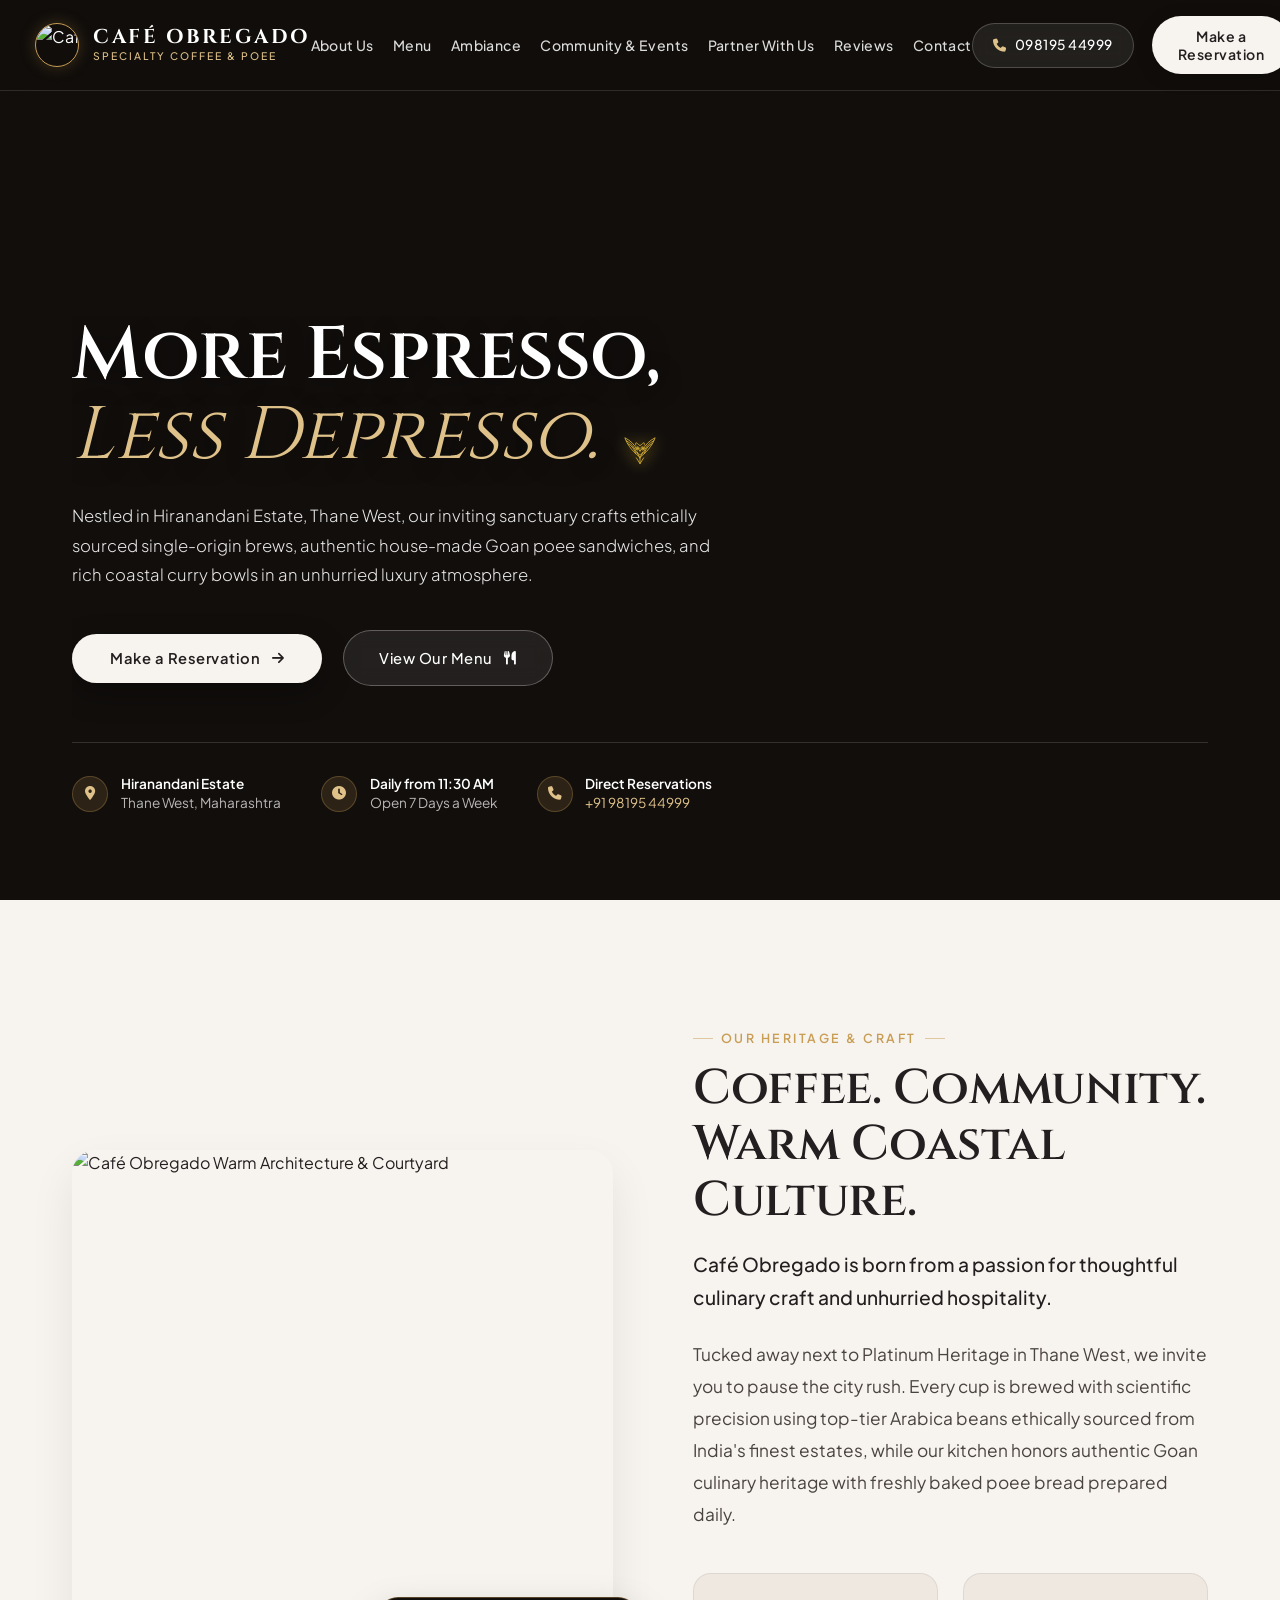
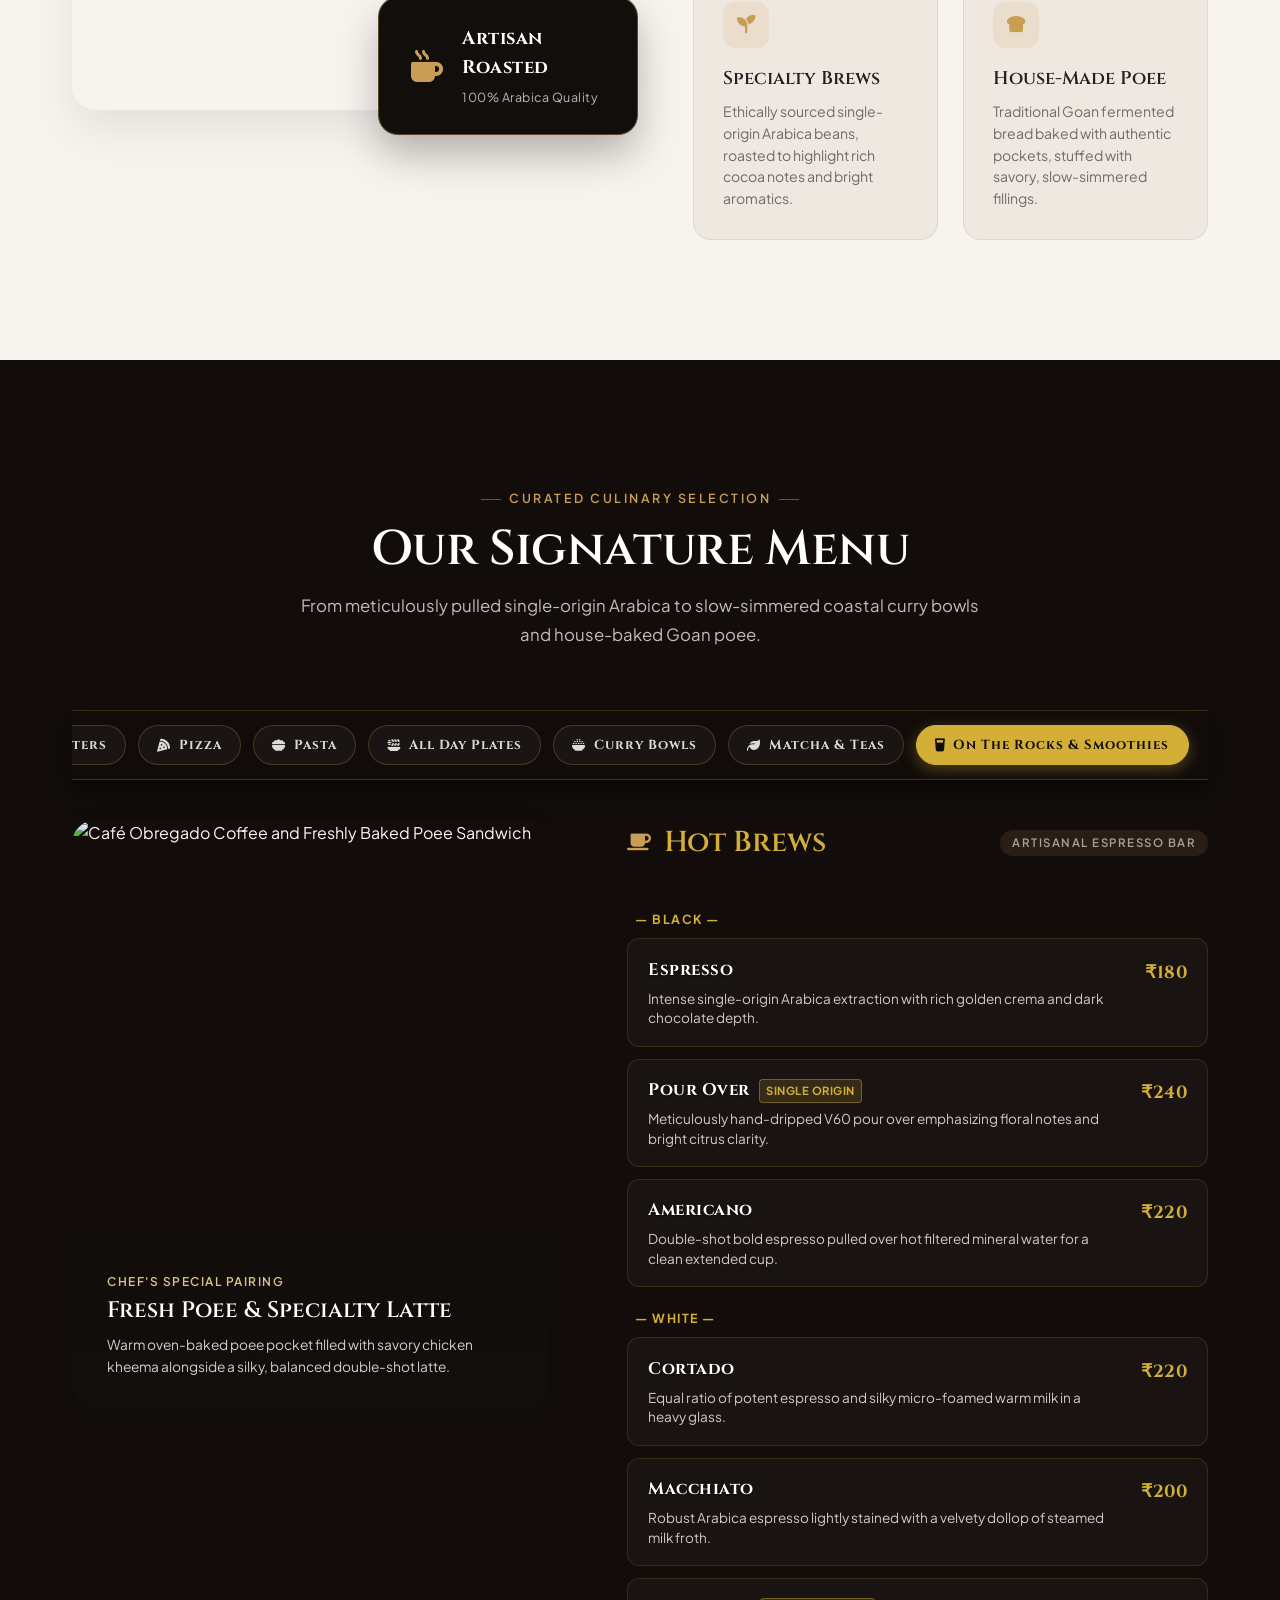
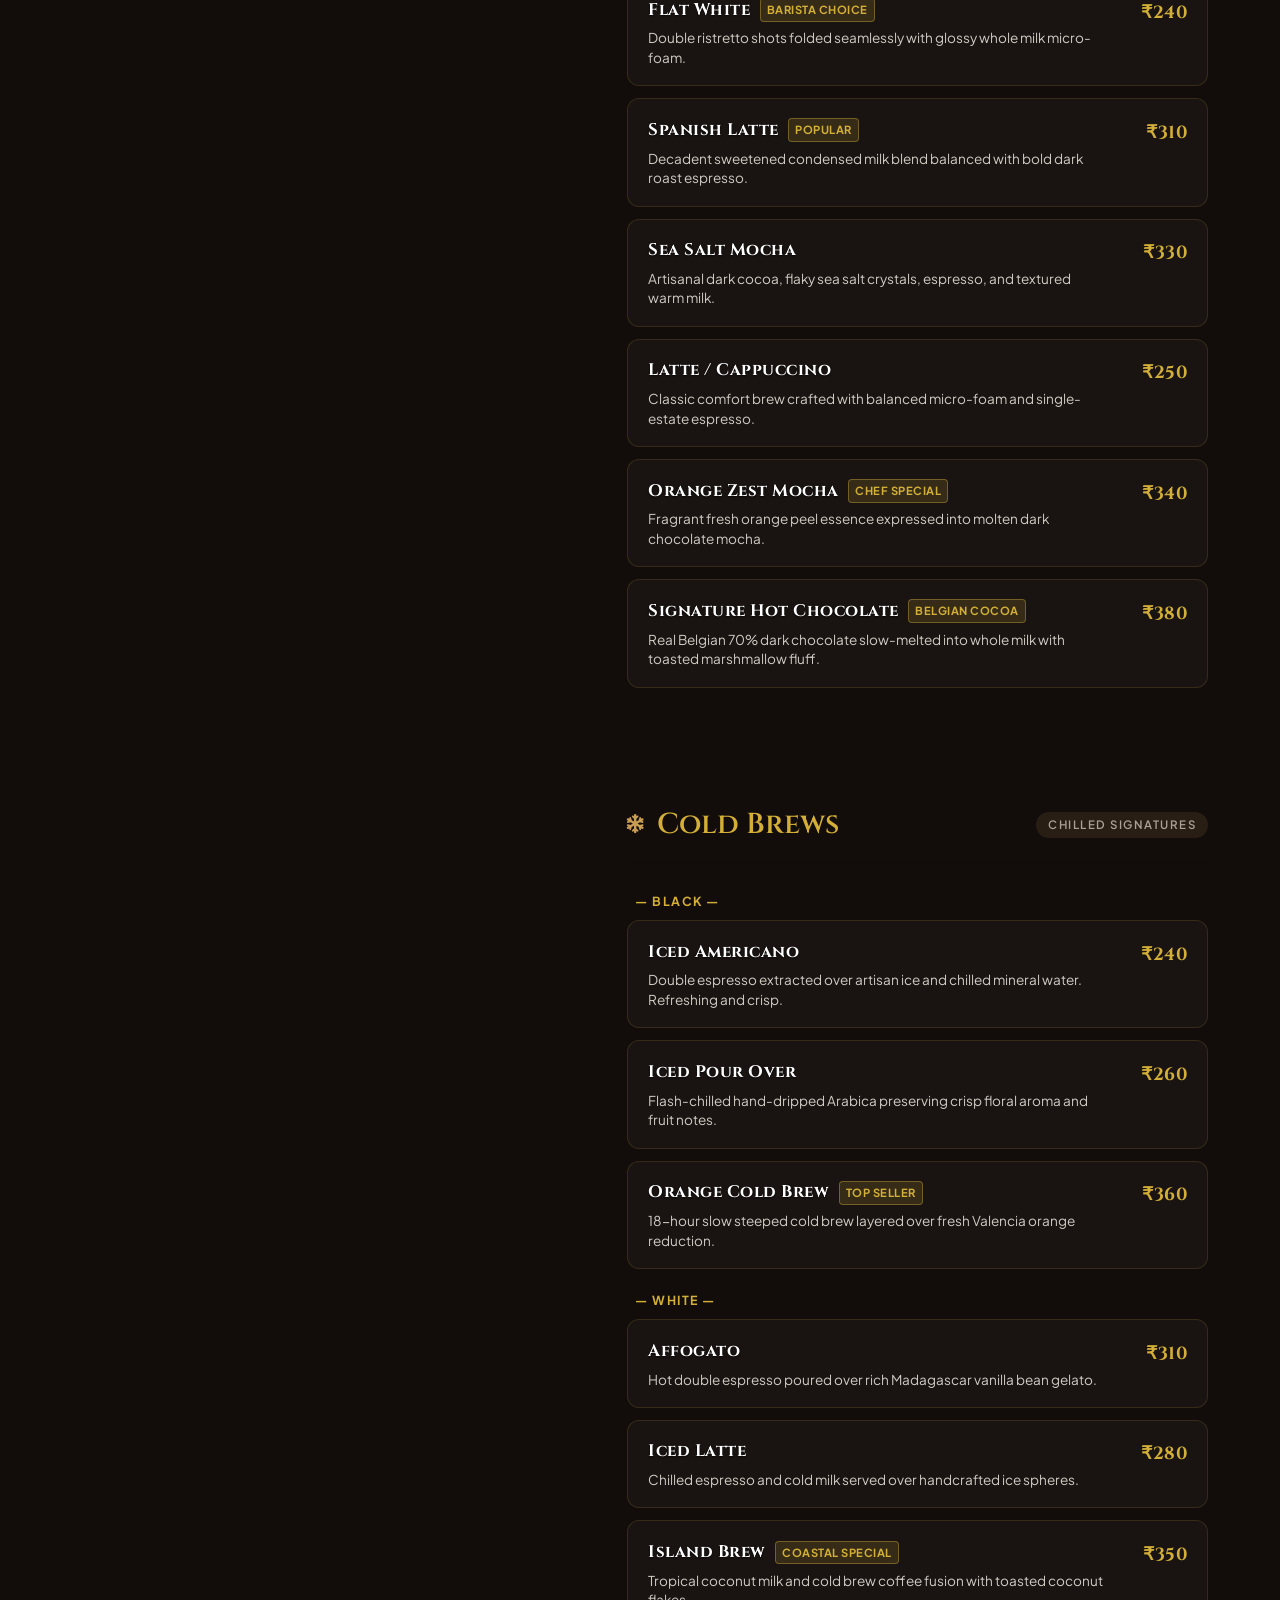
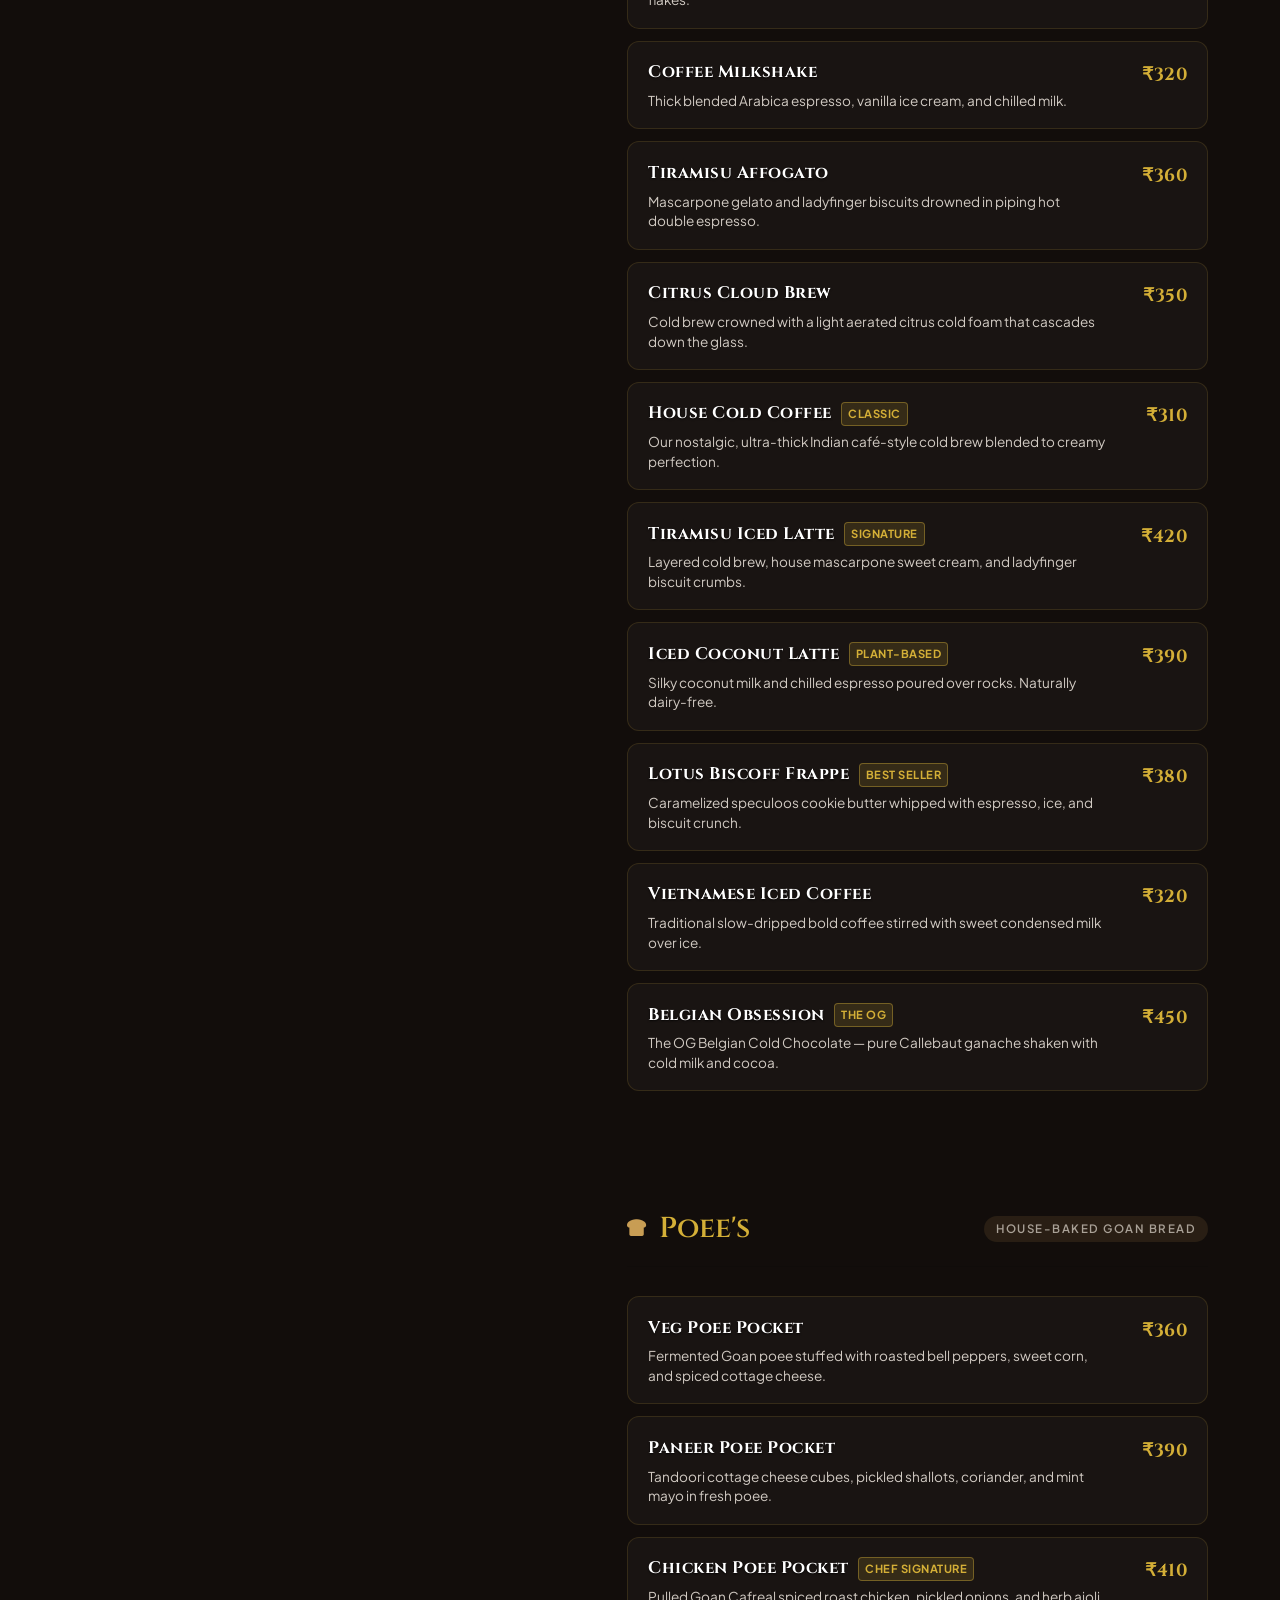
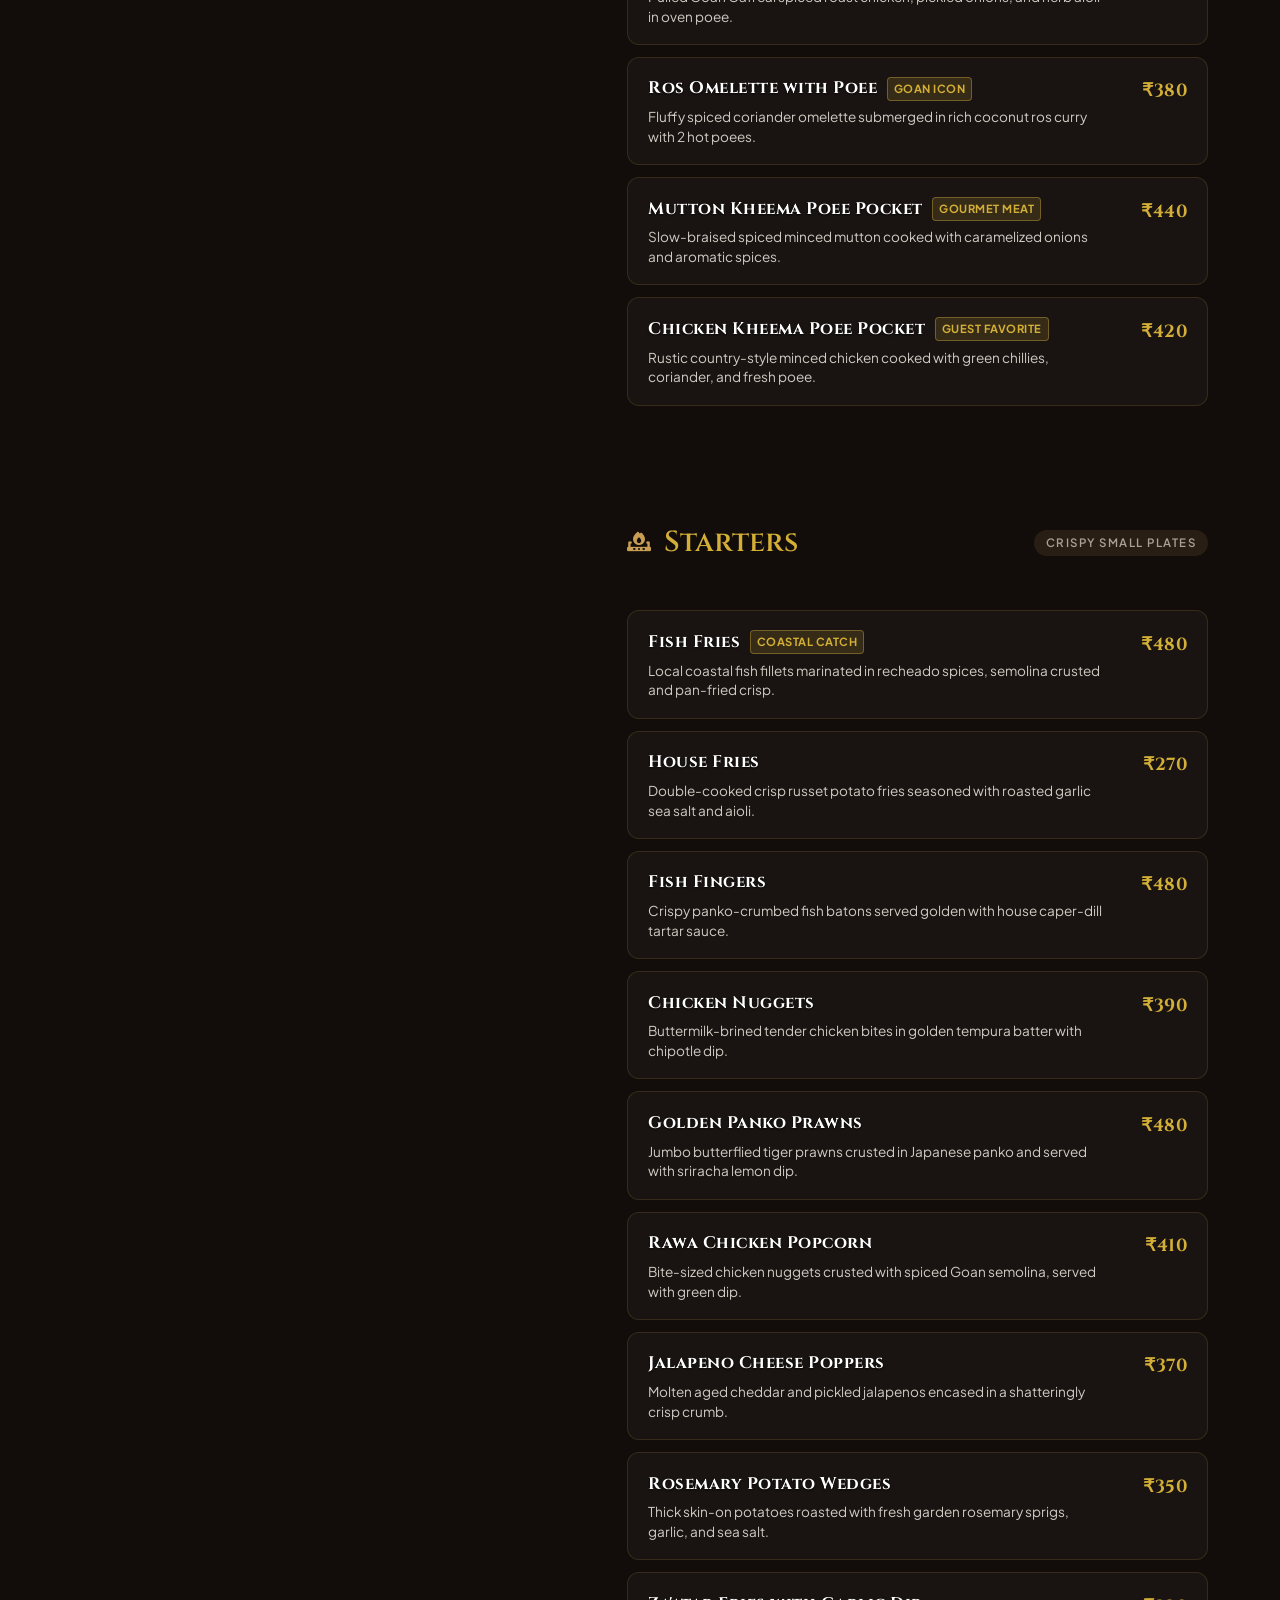
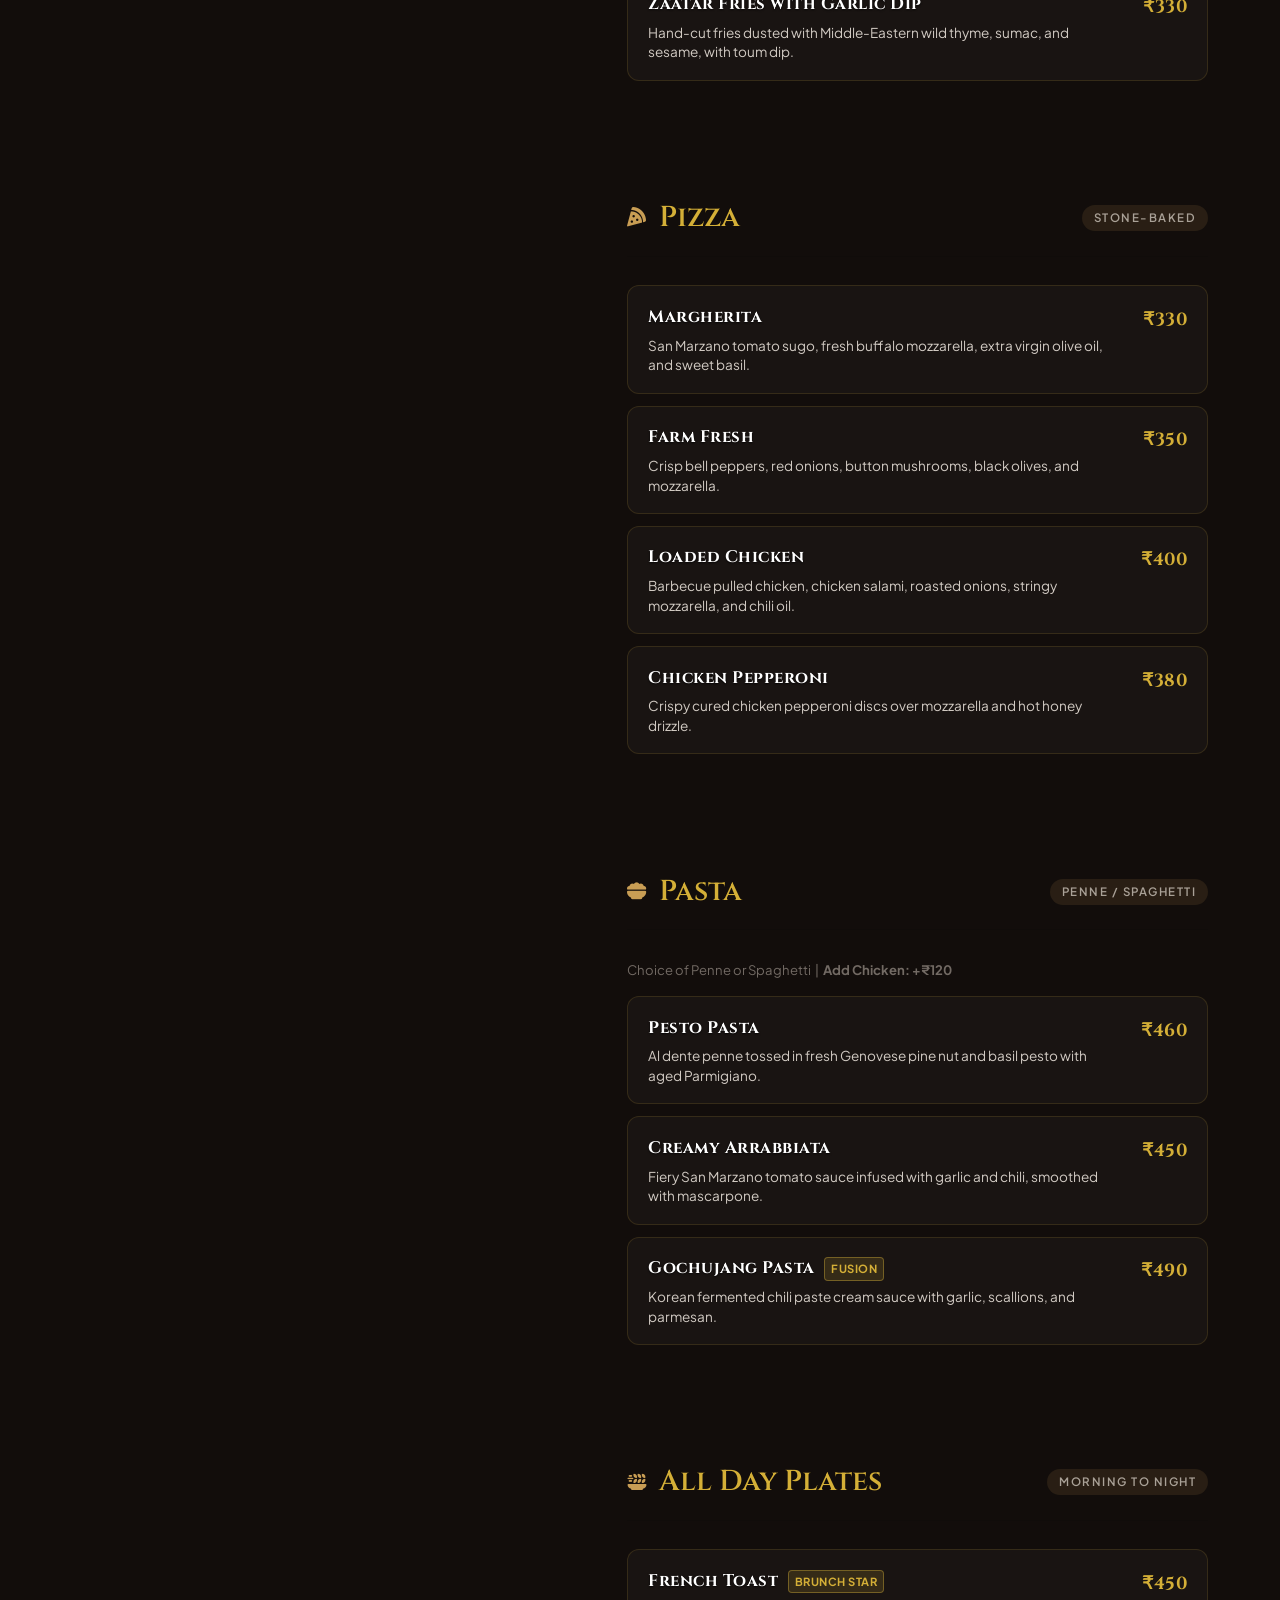
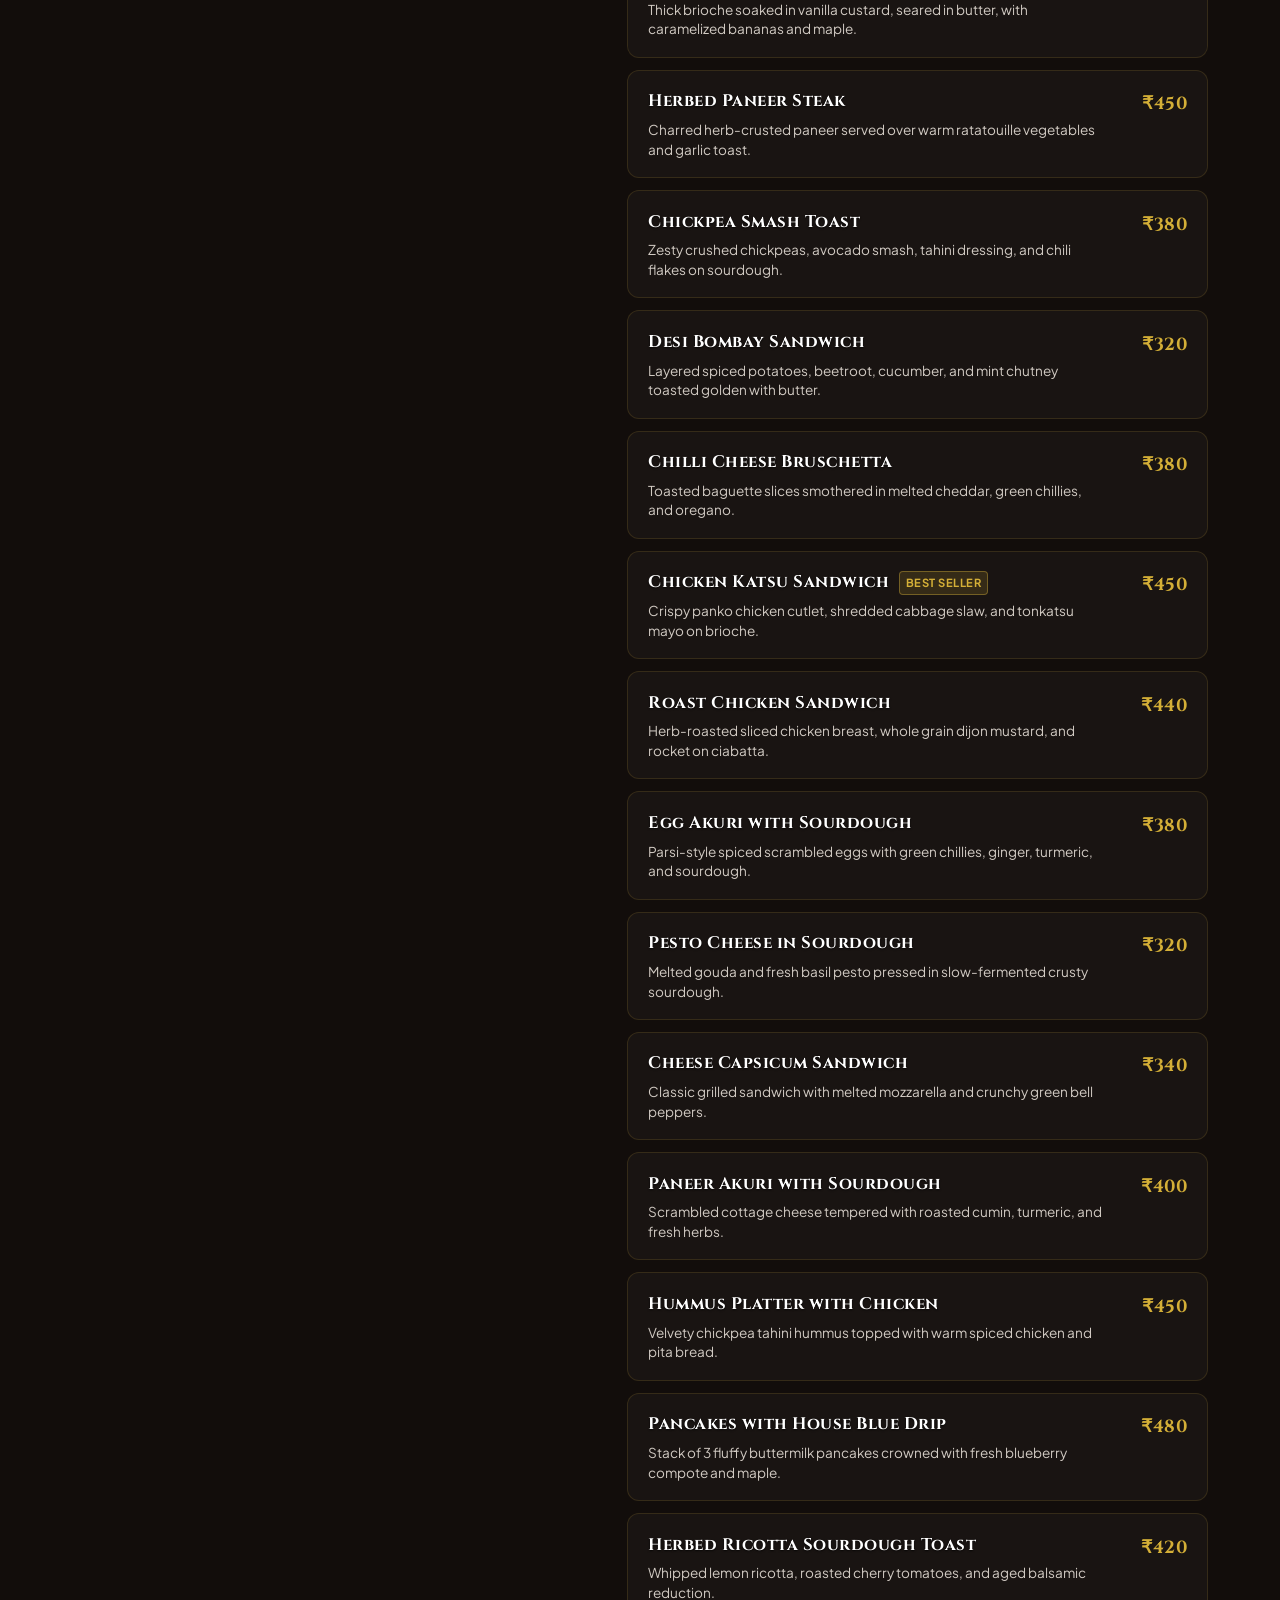
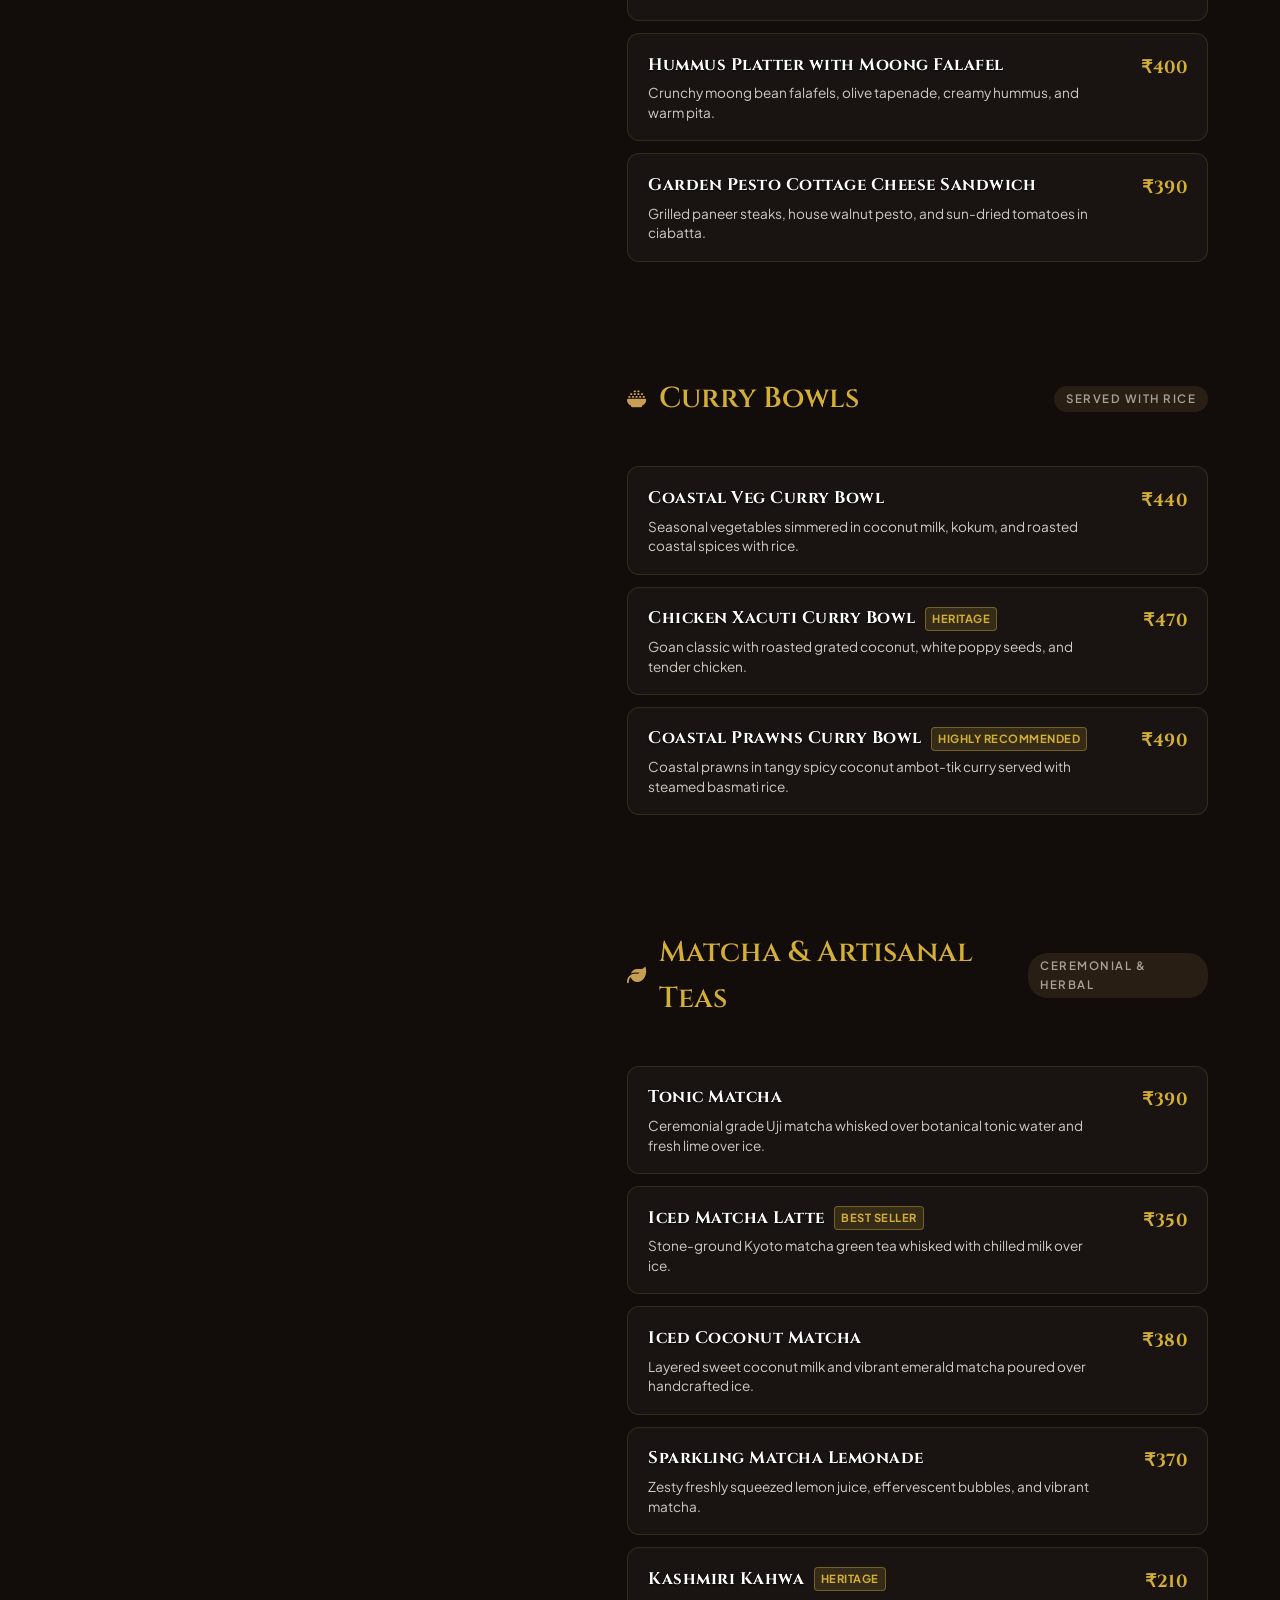
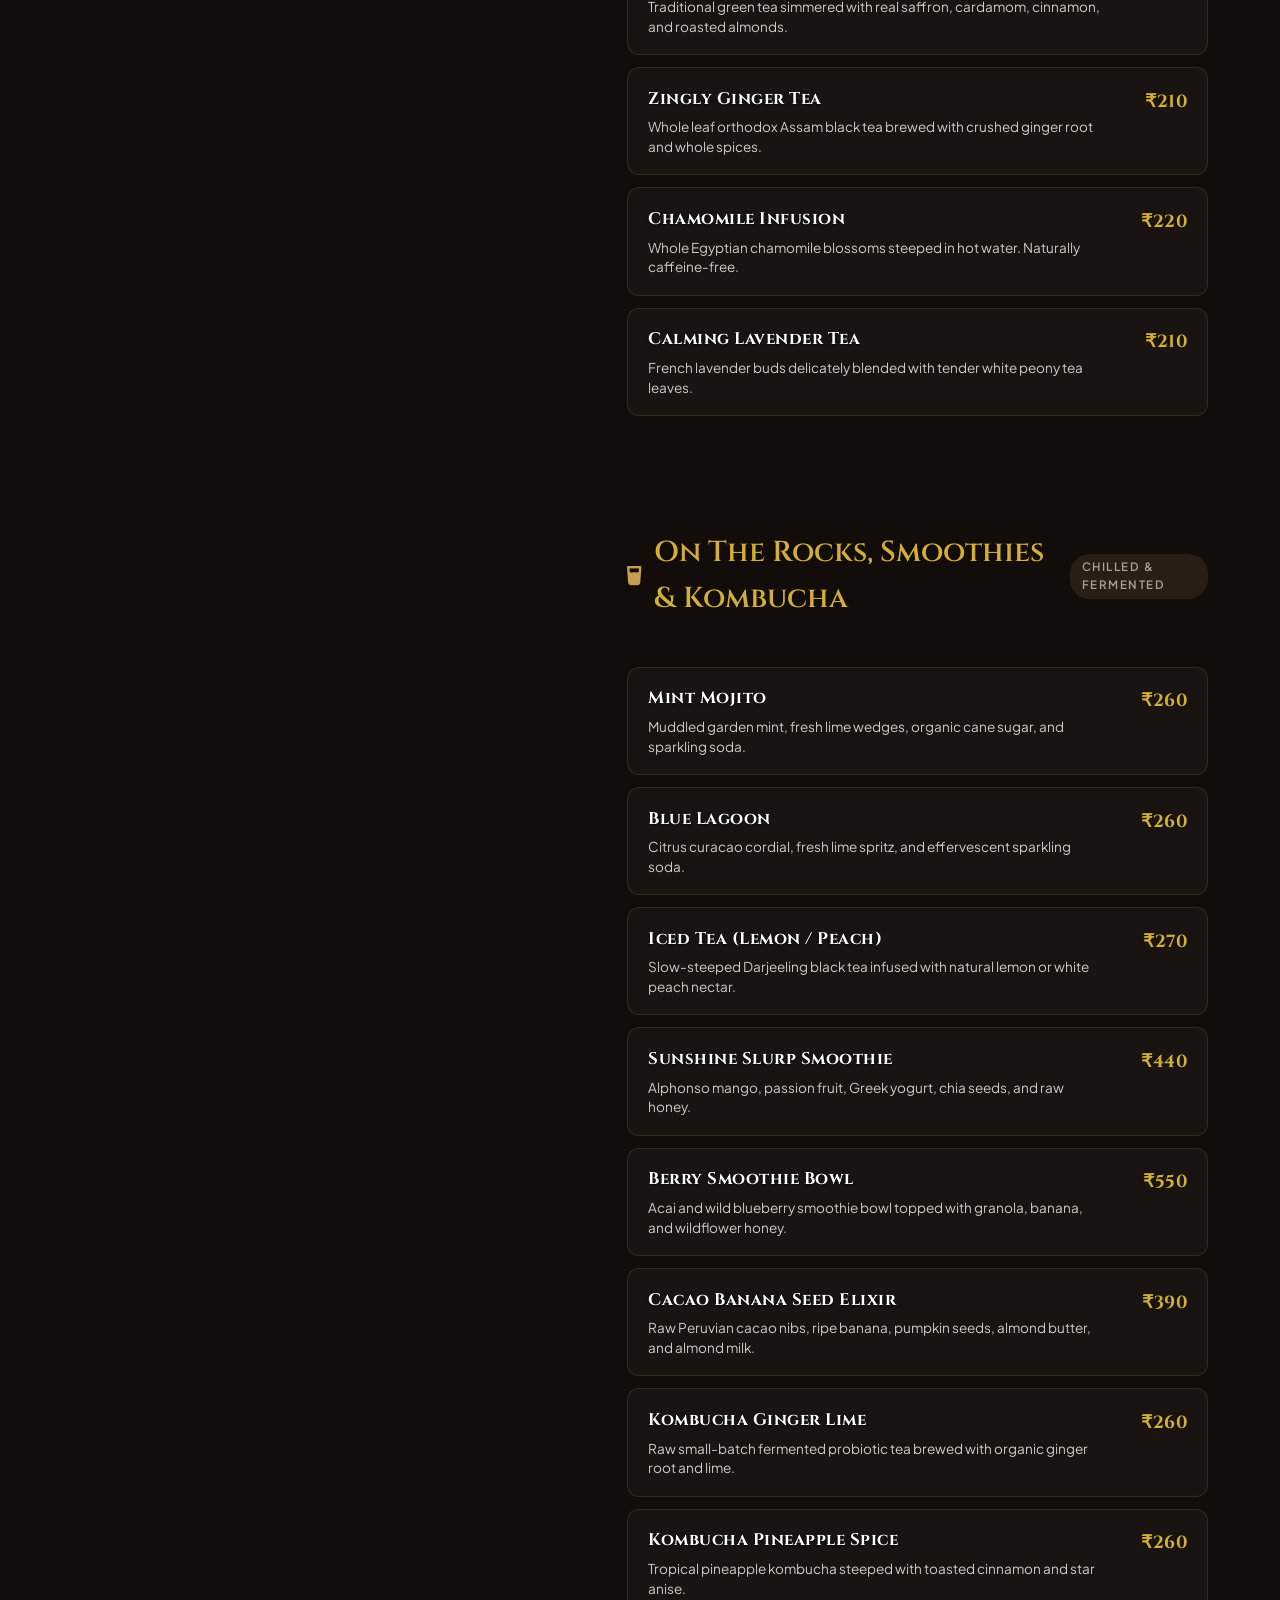
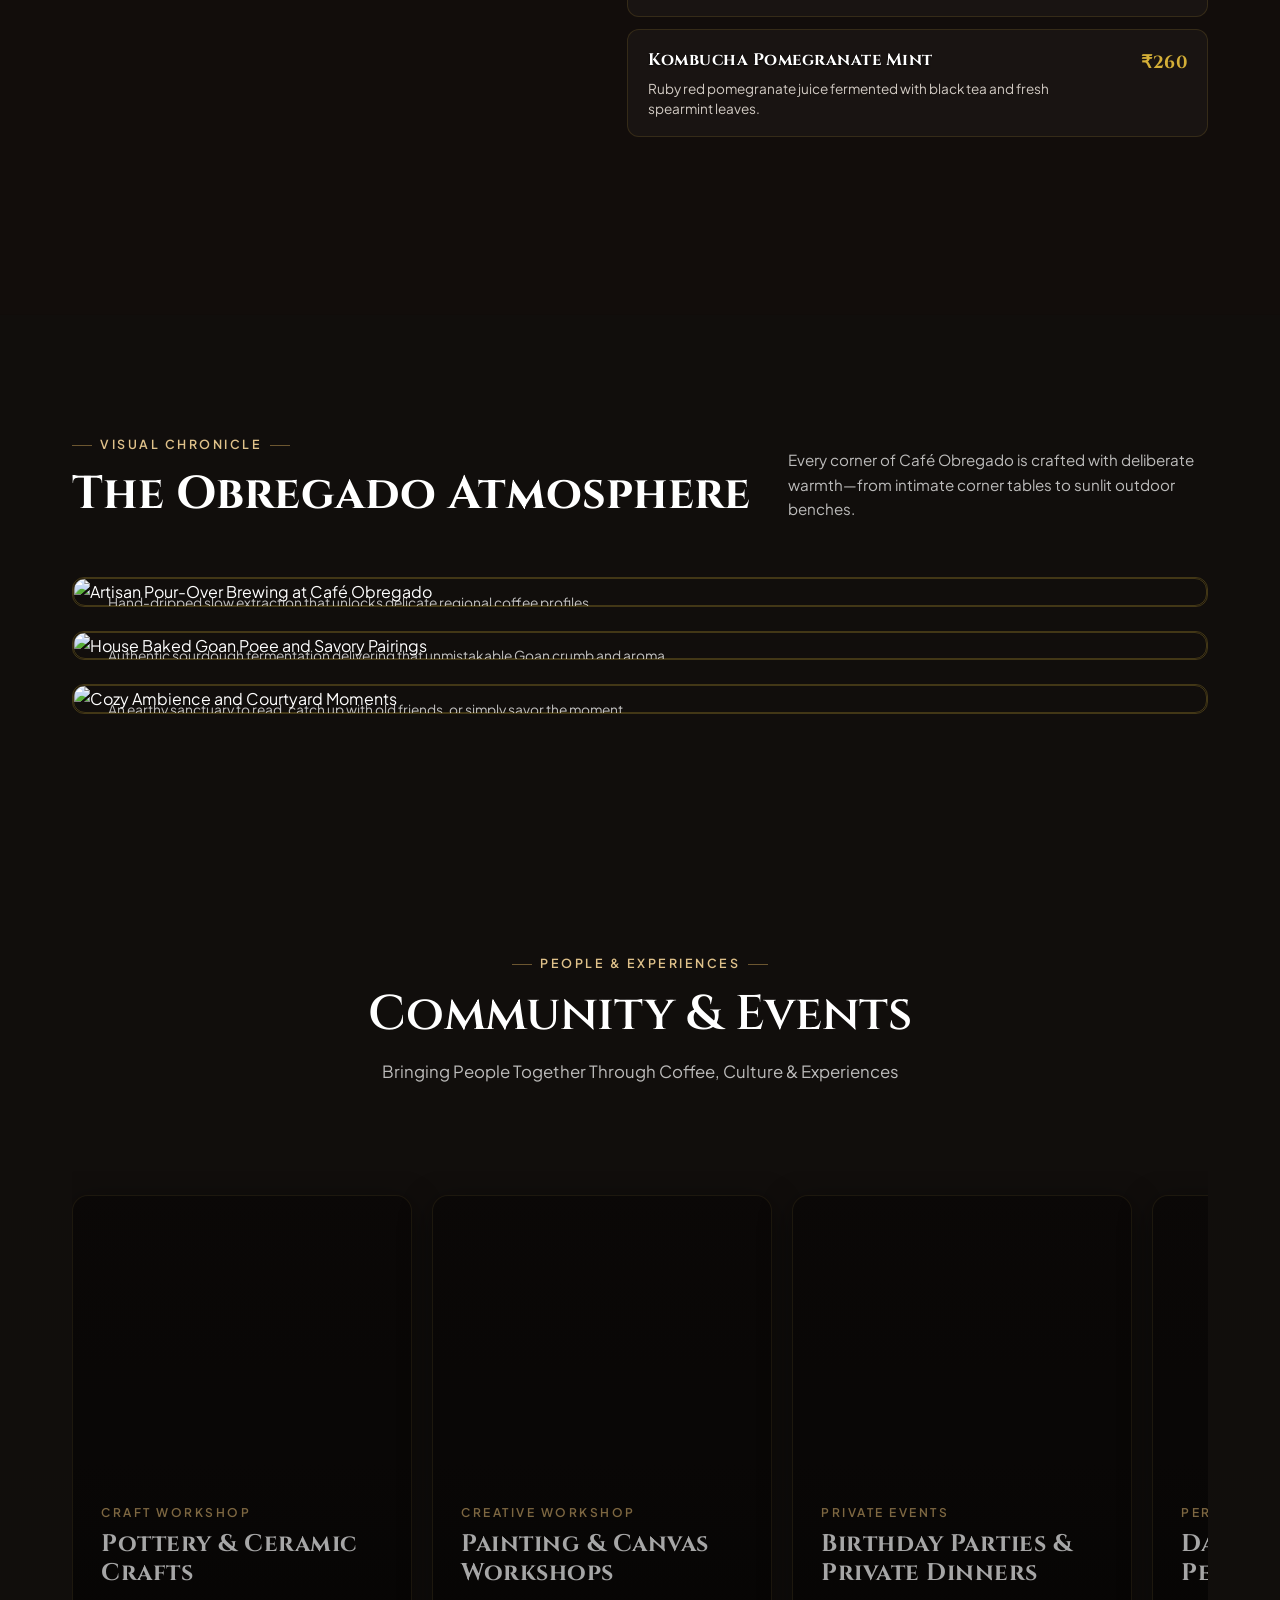
==== backup_before_fix/index.html @ f12522b4 "Fix preloader counter glitch, remove duplicate timer, hide cursor on touch, polish reviews, events m" ====
﻿<!DOCTYPE html>
<html lang="en">

<head>
    <meta charset="UTF-8">
    <meta name="viewport" content="width=device-width, initial-scale=1.0">
    <title>Café Obregado | Specialty Coffee & House-Made Goan Poee — Thane West</title>
    <meta name="description" content="Café Obregado in Hiranandani Estate, Thane West. Specialty Arabica brews, authentic Goan poee pockets, rich coastal curries, and unhurried luxury coffee culture.">

    <!-- Favicon -->
    <link rel="icon" type="image/jpeg" href="CAFE LOGO.jpeg">

    <!-- External Icons & Google Fonts -->
    <link rel="stylesheet" href="https://cdnjs.cloudflare.com/ajax/libs/font-awesome/6.5.1/css/all.min.css">
    <link rel="preconnect" href="https://fonts.googleapis.com">
    <link rel="preconnect" href="https://fonts.gstatic.com" crossorigin>
    <link href="https://fonts.googleapis.com/css2?family=Cinzel:ital,wght@0,400;0,500;0,600;0,700;0,800;1,400&family=Plus+Jakarta+Sans:ital,wght@0,300;0,400;0,500;0,600;0,700;1,400&display=swap" rel="stylesheet">
    <link rel="stylesheet" href="style.css">

    <style>
        /* ==========================================================================
           BRAND DESIGN SYSTEM & CSS VARIABLES
           ========================================================================== */
        :root {
            --bg-cream: #F7F3EE;
            --bg-cream-soft: #F1ECE5;
            --bg-cream-dark: #E8E0D5;
            --bg-dark: #110E0C;
            --bg-dark-surface: #181412;
            --bg-dark-card: #201B18;
            --accent-gold: #C89D54;
            --accent-gold-light: #DFC18A;
            --accent-gold-glow: rgba(200, 157, 84, 0.35);
            --text-dark: #231F20;
            --text-dark-secondary: #4A4441;
            --text-muted: #726A64;
            --text-light: #FBF8F5;
            --text-light-muted: rgba(255, 255, 255, 0.72);
            --card-bg: #EFE8E1;
            --card-border: rgba(35, 31, 32, 0.08);
            --glass-dark: rgba(17, 14, 12, 0.65);
            --glass-border: rgba(255, 255, 255, 0.12);
            --font-heading: 'Cinzel', serif;
            --font-body: 'Plus Jakarta Sans', sans-serif;
            --transition-smooth: cubic-bezier(0.25, 1, 0.5, 1);
            --transition-bounce: cubic-bezier(0.34, 1.56, 0.64, 1);
            --shadow-soft: 0 10px 30px rgba(0, 0, 0, 0.04);
            --shadow-elevated: 0 20px 45px rgba(0, 0, 0, 0.08);
            --shadow-modal: 0 35px 80px rgba(0, 0, 0, 0.35);
        }

        /* --- GLOBAL RESETS --- */
        *, *::before, *::after {
            margin: 0;
            padding: 0;
            box-sizing: border-box;
            scroll-behavior: smooth;
        }

        ::selection {
            background: var(--accent-gold);
            color: #110E0C;
        }

        body {
            background-color: var(--bg-cream);
            color: var(--text-dark);
            font-family: var(--font-body);
            overflow-x: hidden;
            -webkit-font-smoothing: antialiased;
            -moz-osx-font-smoothing: grayscale;
            line-height: 1.6;
        }

        a {
            color: inherit;
            text-decoration: none;
        }

        img, video {
            max-width: 100%;
            display: block;
        }

        button {
            font-family: inherit;
            cursor: pointer;
            border: none;
            outline: none;
        }

        /* ==========================================================================
           1. PRELOADER WITH DIRECT-SYNC FLYING OWL
           ========================================================================== */
        #preloader {
            position: fixed;
            inset: 0;
            width: 100vw;
            height: 100vh;
            background-color: var(--bg-dark);
            z-index: 10000;
            display: flex;
            flex-direction: column;
            justify-content: center;
            align-items: center;
            transition: opacity 0.85s var(--transition-smooth), visibility 0.85s var(--transition-smooth);
            pointer-events: all;
        }

        #preloader.loaded {
            opacity: 0;
            visibility: hidden;
            pointer-events: none;
        }

        .preloader-inner {
            display: flex;
            flex-direction: column;
            align-items: center;
            width: min(90vw, 420px);
            text-align: center;
        }

        .preloader-brand {
            font-family: var(--font-heading);
            font-size: 1.25rem;
            letter-spacing: 5px;
            color: var(--accent-gold-light);
            text-transform: uppercase;
            margin-bottom: 2.8rem;
            opacity: 0.9;
        }

        .flight-track-wrapper {
            position: relative;
            width: 100%;
            height: 100px;
            display: flex;
            align-items: center;
        }

        .flight-track {
            position: relative;
            width: 100%;
            height: 80px;
        }

        /* Direct Synced Flying Owl */
        .flying-owl {
            position: absolute;
            top: 6px;
            left: 0%;
            width: 68px;
            height: 68px;
            border-radius: 50%;
            object-fit: cover;
            border: 2px solid var(--accent-gold);
            box-shadow: 0 0 30px var(--accent-gold-glow), 0 8px 20px rgba(0, 0, 0, 0.6);
            transform: translateX(-50%);
            will-change: left, transform;
            z-index: 2;
            background-color: var(--bg-dark);
        }

        .flight-path-guide {
            position: absolute;
            top: 50%;
            left: 0;
            right: 0;
            height: 1px;
            background: linear-gradient(90deg, rgba(200, 157, 84, 0.1), rgba(200, 157, 84, 0.4), rgba(200, 157, 84, 0.1));
            transform: translateY(-50%);
            z-index: 1;
        }

        .loader-bar-bg {
            width: 100%;
            height: 3px;
            background: rgba(255, 255, 255, 0.1);
            border-radius: 3px;
            overflow: hidden;
            margin-top: 1.5rem;
            position: relative;
        }

        .loader-bar-fill {
            width: 0%;
            height: 100%;
            background: linear-gradient(90deg, var(--accent-gold), #F3D08A);
            will-change: width;
            border-radius: 3px;
            box-shadow: 0 0 12px var(--accent-gold-glow);
        }

        .loader-status-row {
            display: flex;
            justify-content: space-between;
            align-items: baseline;
            width: 100%;
            margin-top: 1.2rem;
        }

        .loader-label {
            font-size: 0.78rem;
            text-transform: uppercase;
            letter-spacing: 2px;
            color: rgba(255, 255, 255, 0.5);
            font-weight: 500;
        }

        .loader-counter {
            font-family: var(--font-heading);
            font-size: 1.8rem;
            font-weight: 600;
            letter-spacing: 2px;
            color: var(--accent-gold);
        }

        /* ==========================================================================
           2. NAVBAR (GLASSMORPHIC FIXED HEADER)
           ========================================================================== */
        .navbar {
            position: fixed;
            top: 0;
            left: 0;
            width: 100%;
            display: flex;
            justify-content: space-between;
            align-items: center;
            padding: 1rem 2.2rem;
            z-index: 1000;
            background: var(--glass-dark);
            backdrop-filter: blur(18px);
            -webkit-backdrop-filter: blur(18px);
            border-bottom: 1px solid var(--glass-border);
            transition: padding 0.35s ease, background-color 0.35s ease, border-color 0.35s ease;
        }

        .navbar.scrolled {
            padding: 0.75rem 2.2rem;
            background: rgba(17, 14, 12, 0.88);
            border-bottom-color: rgba(200, 157, 84, 0.2);
        }

        .nav-brand {
            display: flex;
            align-items: center;
            gap: 14px;
            text-decoration: none;
            color: #FFFFFF;
        }

        .nav-logo-badge {
            position: relative;
            width: 44px;
            height: 44px;
            border-radius: 50%;
            overflow: hidden;
            border: 1.5px solid var(--accent-gold);
            box-shadow: 0 0 16px rgba(200, 157, 84, 0.25);
            flex-shrink: 0;
            transition: transform 0.35s ease, box-shadow 0.35s ease;
        }

        .nav-brand:hover .nav-logo-badge {
            transform: rotate(8deg) scale(1.05);
            box-shadow: 0 0 22px rgba(200, 157, 84, 0.45);
        }

        .nav-logo-badge img {
            width: 100%;
            height: 100%;
            object-fit: cover;
        }

        .nav-title-block {
            display: flex;
            flex-direction: column;
        }

        .nav-brand-title {
            font-family: var(--font-heading);
            font-size: 1.25rem;
            font-weight: 700;
            letter-spacing: 2.5px;
            line-height: 1.1;
            color: #FFFFFF;
        }

        .nav-brand-sub {
            font-size: 0.65rem;
            letter-spacing: 2px;
            color: var(--accent-gold-light);
            text-transform: uppercase;
            font-weight: 500;
        }

        .nav-center {
            display: flex;
            align-items: center;
        }

        .nav-links {
            display: flex;
            align-items: center;
            gap: 1.2rem;
            list-style: none;
        }

        .nav-links a,
        .navbar a {
            white-space: nowrap;
        }

        .nav-links a {
            color: rgba(255, 255, 255, 0.85);
            font-size: 0.88rem;
            font-weight: 500;
            letter-spacing: 0.4px;
            white-space: nowrap;
            position: relative;
            padding: 4px 0;
            transition: color 0.3s ease;
        }

        .nav-links a::after {
            content: '';
            position: absolute;
            bottom: 0;
            left: 0;
            width: 0;
            height: 1.5px;
            background: var(--accent-gold);
            transition: width 0.3s var(--transition-smooth);
        }

        .nav-links a:hover {
            color: #FFFFFF;
        }

        .nav-links a:hover::after {
            width: 100%;
        }

        .nav-actions {
            display: flex;
            align-items: center;
            gap: 1.1rem;
        }

        /* Interactive Call Header Button */
        .btn-call-nav {
            display: inline-flex;
            align-items: center;
            gap: 0.55rem;
            padding: 0.65rem 1.25rem;
            border-radius: 30px;
            background: rgba(255, 255, 255, 0.08);
            border: 1px solid rgba(255, 255, 255, 0.2);
            color: #FFFFFF;
            font-size: 0.86rem;
            font-weight: 500;
            letter-spacing: 0.5px;
            backdrop-filter: blur(8px);
            transition: all 0.3s ease;
        }

        .btn-call-nav i {
            color: var(--accent-gold-light);
            font-size: 0.82rem;
            transition: transform 0.3s ease;
        }

        .btn-call-nav:hover {
            background: rgba(200, 157, 84, 0.18);
            border-color: var(--accent-gold);
            color: #FFFFFF;
            transform: translateY(-1px);
        }

        .btn-call-nav:hover i {
            transform: rotate(15deg) scale(1.15);
        }

        /* High-Contrast Reservation Pill CTA */
        .btn-reservation-nav {
            display: inline-flex;
            align-items: center;
            gap: 0.5rem;
            background: var(--bg-cream);
            color: var(--text-dark);
            padding: 0.7rem 1.65rem;
            border-radius: 30px;
            font-size: 0.88rem;
            font-weight: 600;
            letter-spacing: 0.5px;
            box-shadow: 0 4px 18px rgba(0, 0, 0, 0.2);
            transition: all 0.3s ease;
        }

        .btn-reservation-nav:hover {
            background: #FFFFFF;
            color: #110E0C;
            transform: translateY(-2px);
            box-shadow: 0 8px 25px rgba(255, 255, 255, 0.25);
        }

        /* Mobile Hamburger Toggle */
        .mobile-menu-btn {
            display: none;
            width: 44px;
            height: 44px;
            border-radius: 50%;
            background: rgba(255, 255, 255, 0.08);
            border: 1px solid rgba(255, 255, 255, 0.18);
            color: #FFFFFF;
            align-items: center;
            justify-content: center;
            font-size: 1.15rem;
            cursor: pointer;
            transition: all 0.3s ease;
        }

        .mobile-menu-btn:hover {
            background: rgba(255, 255, 255, 0.16);
        }

        /* Mobile Nav Drawer */
        .mobile-drawer {
            position: fixed;
            top: 0;
            right: -100%;
            width: min(85vw, 360px);
            height: 100vh;
            background: var(--bg-dark-surface);
            z-index: 1001;
            padding: 2.5rem 2rem;
            display: flex;
            flex-direction: column;
            justify-content: space-between;
            box-shadow: -15px 0 40px rgba(0, 0, 0, 0.6);
            transition: right 0.4s var(--transition-smooth);
            border-left: 1px solid rgba(200, 157, 84, 0.2);
        }

        .mobile-drawer.active {
            right: 0;
        }

        .mobile-drawer-backdrop {
            position: fixed;
            inset: 0;
            background: rgba(0, 0, 0, 0.7);
            backdrop-filter: blur(4px);
            z-index: 1000;
            opacity: 0;
            pointer-events: none;
            transition: opacity 0.4s ease;
        }

        .mobile-drawer-backdrop.active {
            opacity: 1;
            pointer-events: all;
        }

        .mobile-drawer-header {
            display: flex;
            justify-content: space-between;
            align-items: center;
            padding-bottom: 1.5rem;
            border-bottom: 1px solid rgba(255, 255, 255, 0.1);
        }

        .mobile-drawer-close {
            background: none;
            color: #FFFFFF;
            font-size: 1.6rem;
            cursor: pointer;
            padding: 4px;
        }

        .mobile-nav-links {
            list-style: none;
            display: flex;
            flex-direction: column;
            gap: 1.6rem;
            margin-top: 2rem;
        }

        .mobile-nav-links a {
            color: rgba(255, 255, 255, 0.9);
            font-family: var(--font-heading);
            font-size: 1.3rem;
            letter-spacing: 1px;
            display: flex;
            align-items: center;
            justify-content: space-between;
            transition: color 0.3s ease;
        }

        .mobile-nav-links a:hover {
            color: var(--accent-gold);
        }

        .mobile-drawer-bottom {
            display: flex;
            flex-direction: column;
            gap: 1rem;
        }

        /* ==========================================================================
           3. HERO SECTION WITH FULLSCREEN BACKGROUND VIDEO
           ========================================================================== */
        .hero {
            position: relative;
            min-height: 100vh;
            width: 100%;
            display: flex;
            align-items: flex-end;
            padding: 8rem 4.5rem 5.5rem 4.5rem;
            overflow: hidden;
            background-color: var(--bg-dark);
        }

        .hero-video {
            position: absolute;
            top: 50%;
            left: 50%;
            min-width: 100%;
            min-height: 100%;
            width: auto;
            height: auto;
            transform: translate(-50%, -50%);
            object-fit: cover;
            z-index: 1;
            filter: brightness(0.85);
        }

        .hero-overlay {
            position: absolute;
            inset: 0;
            background: linear-gradient(
                180deg,
                rgba(17, 14, 12, 0.4) 0%,
                rgba(17, 14, 12, 0.65) 50%,
                rgba(17, 14, 12, 0.92) 100%
            );
            z-index: 2;
        }

        .hero-content {
            position: relative;
            z-index: 3;
            color: #FFFFFF;
            max-width: 820px;
        }

        .hero-badge {
            display: inline-flex;
            align-items: center;
            gap: 0.6rem;
            padding: 0.45rem 1.15rem;
            border-radius: 30px;
            background: rgba(200, 157, 84, 0.16);
            border: 1px solid rgba(200, 157, 84, 0.35);
            backdrop-filter: blur(8px);
            font-size: 0.78rem;
            text-transform: uppercase;
            letter-spacing: 2px;
            color: var(--accent-gold-light);
            font-weight: 600;
            margin-bottom: 1.8rem;
        }

        .hero-badge i {
            font-size: 0.7rem;
        }

        .hero-title {
            font-family: var(--font-heading);
            font-size: clamp(2.8rem, 5.8vw, 5.2rem);
            line-height: 1.08;
            margin-bottom: 1.6rem;
            font-weight: 600;
            letter-spacing: -0.5px;
            text-shadow: 0 4px 25px rgba(0, 0, 0, 0.4);
        }

        .hero-title .title-accent {
            font-style: italic;
            font-weight: 400;
            color: var(--accent-gold-light);
        }

        .hero-subtitle {
            font-size: clamp(1.02rem, 1.3vw, 1.18rem);
            line-height: 1.75;
            color: rgba(255, 255, 255, 0.9);
            margin-bottom: 2.6rem;
            font-weight: 300;
            max-width: 640px;
        }

        .hero-actions {
            display: flex;
            align-items: center;
            flex-wrap: wrap;
            gap: 1.3rem;
        }

        .btn-hero-primary {
            display: inline-flex;
            align-items: center;
            gap: 0.7rem;
            background: var(--bg-cream);
            color: var(--text-dark);
            padding: 0.95rem 2.4rem;
            border-radius: 35px;
            font-weight: 600;
            font-size: 0.92rem;
            letter-spacing: 0.5px;
            box-shadow: 0 10px 30px rgba(0, 0, 0, 0.3);
            transition: all 0.3s ease;
        }

        .btn-hero-primary:hover {
            background: #FFFFFF;
            transform: translateY(-3px);
            box-shadow: 0 15px 35px rgba(255, 255, 255, 0.25);
        }

        .btn-hero-secondary {
            display: inline-flex;
            align-items: center;
            gap: 0.7rem;
            background: rgba(255, 255, 255, 0.08);
            color: #FFFFFF;
            padding: 0.95rem 2.2rem;
            border-radius: 35px;
            border: 1px solid rgba(255, 255, 255, 0.28);
            backdrop-filter: blur(10px);
            font-weight: 500;
            font-size: 0.92rem;
            letter-spacing: 0.5px;
            transition: all 0.3s ease;
        }

        .btn-hero-secondary:hover {
            background: rgba(255, 255, 255, 0.18);
            border-color: #FFFFFF;
            transform: translateY(-3px);
        }

        .hero-meta-row {
            display: flex;
            align-items: center;
            gap: 2.5rem;
            margin-top: 3.5rem;
            padding-top: 2rem;
            border-top: 1px solid rgba(255, 255, 255, 0.14);
            flex-wrap: wrap;
        }

        .hero-meta-item {
            display: flex;
            align-items: center;
            gap: 0.8rem;
        }

        .hero-meta-icon {
            width: 36px;
            height: 36px;
            border-radius: 50%;
            background: rgba(200, 157, 84, 0.15);
            border: 1px solid rgba(200, 157, 84, 0.3);
            display: flex;
            align-items: center;
            justify-content: center;
            color: var(--accent-gold-light);
            font-size: 0.85rem;
        }

        .hero-meta-text {
            font-size: 0.85rem;
            line-height: 1.35;
        }

        .hero-meta-text strong {
            display: block;
            color: #FFFFFF;
            font-weight: 600;
        }

        .hero-meta-text span {
            color: rgba(255, 255, 255, 0.7);
        }

        /* ==========================================================================
           SECTION COMMON STYLES
           ========================================================================== */
        section {
            padding: 7.5rem 4.5rem;
            position: relative;
        }

        .section-header {
            margin-bottom: 3.8rem;
        }

        .section-header.center {
            text-align: center;
            max-width: 680px;
            margin-left: auto;
            margin-right: auto;
        }

        .section-tag {
            display: inline-flex;
            align-items: center;
            gap: 0.5rem;
            font-size: 0.78rem;
            text-transform: uppercase;
            letter-spacing: 2.5px;
            color: var(--accent-gold);
            font-weight: 600;
            margin-bottom: 0.8rem;
        }

        .section-tag::before, .section-tag::after {
            content: '';
            display: inline-block;
            width: 20px;
            height: 1px;
            background: var(--accent-gold);
            opacity: 0.5;
        }

        .section-title {
            font-family: var(--font-heading);
            font-size: clamp(2.2rem, 3.8vw, 3.3rem);
            font-weight: 600;
            color: var(--text-dark);
            line-height: 1.15;
            letter-spacing: -0.3px;
        }

        .section-desc {
            font-size: 1.05rem;
            color: var(--text-muted);
            margin-top: 0.9rem;
            line-height: 1.7;
        }

        /* ==========================================================================
           4. ABOUT US SECTION
           ========================================================================== */
        .about-section {
            background-color: var(--bg-cream);
        }

        .about-grid {
            display: grid;
            grid-template-columns: 1.05fr 1fr;
            gap: 5rem;
            align-items: center;
        }

        .about-image-composition {
            position: relative;
        }

        .about-main-img-wrap {
            position: relative;
            border-radius: 24px;
            overflow: hidden;
            box-shadow: var(--shadow-elevated);
        }

        .about-main-img-wrap img {
            width: 100%;
            height: 560px;
            object-fit: cover;
            display: block;
            transition: transform 0.6s var(--transition-smooth);
        }

        .about-main-img-wrap:hover img {
            transform: scale(1.03);
        }

        /* Floating Accent Badge */
        .about-floating-badge {
            position: absolute;
            bottom: -25px;
            right: -25px;
            background: var(--bg-dark);
            color: #FFFFFF;
            padding: 1.6rem 2rem;
            border-radius: 20px;
            border: 1px solid rgba(200, 157, 84, 0.4);
            box-shadow: 0 20px 40px rgba(0, 0, 0, 0.25);
            max-width: 260px;
            display: flex;
            align-items: center;
            gap: 1.2rem;
        }

        .badge-icon {
            font-size: 2rem;
            color: var(--accent-gold);
        }

        .badge-text strong {
            display: block;
            font-family: var(--font-heading);
            font-size: 1.15rem;
            color: #FFFFFF;
            letter-spacing: 0.5px;
        }

        .badge-text span {
            font-size: 0.78rem;
            color: rgba(255, 255, 255, 0.7);
            letter-spacing: 0.5px;
        }

        .about-text p {
            font-size: 1.08rem;
            line-height: 1.85;
            color: var(--text-dark-secondary);
            margin-bottom: 1.6rem;
        }

        .about-text .lead-text {
            font-size: 1.2rem;
            font-weight: 500;
            color: var(--text-dark);
            line-height: 1.7;
        }

        .about-highlights {
            display: grid;
            grid-template-columns: 1fr 1fr;
            gap: 1.6rem;
            margin-top: 2.6rem;
        }

        .highlight-card {
            background: var(--card-bg);
            padding: 1.8rem;
            border-radius: 18px;
            border: 1px solid var(--card-border);
            transition: all 0.3s ease;
        }

        .highlight-card:hover {
            transform: translateY(-4px);
            box-shadow: var(--shadow-soft);
            border-color: rgba(200, 157, 84, 0.4);
        }

        .highlight-icon {
            width: 46px;
            height: 46px;
            border-radius: 12px;
            background: rgba(200, 157, 84, 0.15);
            display: flex;
            align-items: center;
            justify-content: center;
            color: var(--accent-gold);
            font-size: 1.15rem;
            margin-bottom: 1rem;
        }

        .highlight-card h4 {
            font-family: var(--font-heading);
            margin-bottom: 0.45rem;
            font-size: 1.15rem;
            font-weight: 600;
            color: var(--text-dark);
        }

        .highlight-card p {
            font-size: 0.88rem;
            color: var(--text-muted);
            line-height: 1.55;
            margin-bottom: 0;
        }

        /* ==========================================================================
           5. MENU SECTION (STICKY TWO-COLUMN EDITORIAL)
           ========================================================================== */
        .menu-section {
            background-color: var(--bg-cream-soft);
            border-top: 1px solid rgba(0, 0, 0, 0.05);
            border-bottom: 1px solid rgba(0, 0, 0, 0.05);
        }

        .menu-layout {
            display: grid;
            grid-template-columns: 0.9fr 1.1fr;
            gap: 5rem;
            align-items: start;
        }

        .menu-sticky-col {
            position: sticky;
            top: 120px;
        }

        .menu-sticky-img-card {
            position: relative;
            height: 590px;
            border-radius: 24px;
            overflow: hidden;
            box-shadow: var(--shadow-elevated);
        }

        .menu-sticky-img-card img {
            width: 100%;
            height: 100%;
            object-fit: cover;
            transition: transform 0.6s ease;
        }

        .menu-sticky-img-card:hover img {
            transform: scale(1.04);
        }

        .menu-img-caption {
            position: absolute;
            bottom: 0;
            left: 0;
            right: 0;
            padding: 2rem 2.2rem;
            background: linear-gradient(180deg, transparent 0%, rgba(17, 14, 12, 0.85) 100%);
            color: #FFFFFF;
        }

        .menu-img-caption h3 {
            font-family: var(--font-heading);
            font-size: 1.4rem;
            font-weight: 600;
            margin-bottom: 0.35rem;
        }

        .menu-img-caption p {
            font-size: 0.86rem;
            color: rgba(255, 255, 255, 0.8);
        }

        .menu-categories {
            display: flex;
            flex-direction: column;
            gap: 3.6rem;
        }

        .menu-cat-group {
            background: var(--bg-cream);
            padding: 2.4rem;
            border-radius: 20px;
            border: 1px solid rgba(0, 0, 0, 0.06);
            box-shadow: var(--shadow-soft);
        }

        .menu-cat-header {
            display: flex;
            align-items: center;
            justify-content: space-between;
            margin-bottom: 1.8rem;
            border-bottom: 1px solid rgba(0, 0, 0, 0.1);
            padding-bottom: 0.9rem;
        }

        .menu-cat-title {
            font-family: var(--font-heading);
            font-size: 1.8rem;
            font-weight: 600;
            color: var(--text-dark);
            display: flex;
            align-items: center;
            gap: 0.8rem;
        }

        .menu-cat-title i {
            color: var(--accent-gold);
            font-size: 1.2rem;
        }

        .menu-cat-tag {
            font-size: 0.72rem;
            text-transform: uppercase;
            letter-spacing: 1.5px;
            color: var(--accent-gold);
            font-weight: 600;
            padding: 0.25rem 0.75rem;
            background: rgba(200, 157, 84, 0.12);
            border-radius: 20px;
        }

        .menu-items-list {
            display: flex;
            flex-direction: column;
            gap: 1.6rem;
        }

        .menu-item {
            display: flex;
            flex-direction: column;
            gap: 0.35rem;
            padding-bottom: 1.2rem;
            border-bottom: 1px dashed rgba(0, 0, 0, 0.08);
            transition: transform 0.25s ease;
        }

        .menu-item:last-child {
            padding-bottom: 0;
            border-bottom: none;
        }

        .menu-item:hover {
            transform: translateX(4px);
        }

        .menu-item-header {
            display: flex;
            justify-content: space-between;
            align-items: baseline;
            gap: 1rem;
        }

        .menu-item-name {
            font-size: 1.15rem;
            font-weight: 600;
            color: var(--text-dark);
            display: flex;
            align-items: center;
            gap: 0.6rem;
        }

        .item-badge {
            font-size: 0.65rem;
            font-weight: 700;
            text-transform: uppercase;
            letter-spacing: 1px;
            padding: 0.2rem 0.55rem;
            border-radius: 12px;
        }

        .item-badge.bestseller {
            background: rgba(200, 157, 84, 0.2);
            color: #9C722D;
            border: 1px solid rgba(200, 157, 84, 0.4);
        }

        .menu-item-price {
            font-family: var(--font-heading);
            font-weight: 700;
            font-size: 1.18rem;
            color: var(--text-dark);
            flex-shrink: 0;
        }

        .menu-item-desc {
            font-size: 0.92rem;
            color: var(--text-muted);
            line-height: 1.5;
        }

        /* ==========================================================================
           6. EDITORIAL SHOWCASE GALLERY (CAFE 6, CAFE 7, CAFE 8)
           ========================================================================== */
        .showcase-section {
            background-color: var(--bg-dark);
            color: #FFFFFF;
            padding: 7rem 4.5rem;
        }

        .showcase-header {
            display: flex;
            justify-content: space-between;
            align-items: flex-end;
            margin-bottom: 3.5rem;
            flex-wrap: wrap;
            gap: 1.5rem;
        }

        .showcase-title {
            font-family: var(--font-heading);
            font-size: clamp(2.2rem, 3.6vw, 3.2rem);
            color: #FFFFFF;
            line-height: 1.15;
        }

        .showcase-grid {
            display: grid;
            grid-template-columns: repeat(3, 1fr);
            gap: 2rem;
        }

        .showcase-card {
            position: relative;
            height: 440px;
            border-radius: 20px;
            overflow: hidden;
            border: 1px solid rgba(255, 255, 255, 0.1);
            group: cursor;
        }

        .showcase-card img {
            width: 100%;
            height: 100%;
            object-fit: cover;
            transition: transform 0.65s var(--transition-smooth);
        }

        .showcase-card:hover img {
            transform: scale(1.06);
        }

        .showcase-card-overlay {
            position: absolute;
            inset: 0;
            background: linear-gradient(180deg, transparent 40%, rgba(17, 14, 12, 0.92) 100%);
            display: flex;
            flex-direction: column;
            justify-content: flex-end;
            padding: 2.2rem;
            z-index: 2;
        }

        .showcase-card-tag {
            font-size: 0.72rem;
            text-transform: uppercase;
            letter-spacing: 2px;
            color: var(--accent-gold-light);
            font-weight: 600;
            margin-bottom: 0.4rem;
        }

        .showcase-card-title {
            font-family: var(--font-heading);
            font-size: 1.45rem;
            font-weight: 600;
            color: #FFFFFF;
            margin-bottom: 0.4rem;
        }

        .showcase-card-desc {
            font-size: 0.86rem;
            color: rgba(255, 255, 255, 0.72);
            line-height: 1.5;
        }

        /* ==========================================================================
           7. REVIEWS SECTION (CONTINUOUS AUTO-MOVING CAROUSEL WITH PAUSE-ON-HOVER)
           ========================================================================== */
        .reviews-section {
            background-color: var(--bg-cream-soft);
            overflow: hidden;
            position: relative;
        }

        .reviews-header-wrap {
            display: flex;
            justify-content: space-between;
            align-items: flex-end;
            margin-bottom: 3.2rem;
            flex-wrap: wrap;
            gap: 1.5rem;
        }

        .reviews-stats-pill {
            display: inline-flex;
            align-items: center;
            gap: 0.6rem;
            background: #FFFFFF;
            padding: 0.4rem 1rem;
            border-radius: 20px;
            font-size: 0.85rem;
            font-weight: 600;
            color: var(--text-dark);
            margin-top: 0.6rem;
            border: 1px solid rgba(0, 0, 0, 0.08);
            box-shadow: 0 4px 12px rgba(0, 0, 0, 0.04);
        }

        .reviews-stats-pill i {
            color: var(--accent-gold);
        }

        .carousel-controls {
            display: flex;
            align-items: center;
            gap: 0.8rem;
        }

        .carousel-btn {
            width: 50px;
            height: 50px;
            border-radius: 50%;
            border: 1px solid rgba(35, 31, 32, 0.2);
            background: #FFFFFF;
            color: var(--text-dark);
            display: flex;
            align-items: center;
            justify-content: center;
            font-size: 1rem;
            cursor: pointer;
            box-shadow: 0 4px 14px rgba(0, 0, 0, 0.04);
            transition: all 0.28s ease;
        }

        .carousel-btn:hover {
            background: var(--text-dark);
            color: #FFFFFF;
            border-color: var(--text-dark);
            transform: scale(1.05);
        }

        /* Continuous Smooth Carousel Window */
        .carousel-window {
            width: 100%;
            overflow-x: hidden;
            overflow-y: hidden;
            position: relative;
            cursor: grab;
            user-select: none;
            -webkit-overflow-scrolling: touch;
            padding: 1rem 0;
        }

        .carousel-window:active {
            cursor: grabbing;
        }

        .carousel-window::-webkit-scrollbar {
            display: none;
        }

        .carousel-window {
            -ms-overflow-style: none;
            scrollbar-width: none;
        }

        .reviews-track {
            display: flex;
            gap: 2rem;
            width: max-content;
            will-change: transform;
        }

        .review-card {
            width: 410px;
            flex-shrink: 0;
            background: #FFFFFF;
            padding: 2.8rem;
            border-radius: 22px;
            border: 1px solid rgba(0, 0, 0, 0.06);
            box-shadow: var(--shadow-soft);
            display: flex;
            flex-direction: column;
            justify-content: space-between;
            transition: transform 0.35s ease, box-shadow 0.35s ease, border-color 0.35s ease;
        }

        .review-card:hover {
            transform: translateY(-6px);
            box-shadow: var(--shadow-elevated);
            border-color: rgba(200, 157, 84, 0.4);
        }

        .review-stars {
            color: var(--accent-gold);
            font-size: 0.95rem;
            margin-bottom: 1.4rem;
            display: flex;
            gap: 4px;
        }

        .review-text {
            font-size: 1.05rem;
            line-height: 1.7;
            color: var(--text-dark);
            margin-bottom: 2rem;
            font-style: italic;
        }

        .review-author-meta {
            display: flex;
            align-items: center;
            justify-content: space-between;
            padding-top: 1.4rem;
            border-top: 1px solid rgba(0, 0, 0, 0.06);
        }

        .author-name {
            font-weight: 700;
            font-size: 0.92rem;
            color: var(--text-dark);
        }

        .author-source {
            font-size: 0.78rem;
            color: var(--text-muted);
            text-transform: uppercase;
            letter-spacing: 1px;
            display: flex;
            align-items: center;
            gap: 0.4rem;
        }

        .author-source i {
            color: var(--accent-gold);
        }

        /* ==========================================================================
           8. LOCATION & CONTACT SECTION
           ========================================================================== */
        .contact-section {
            background-color: var(--bg-cream);
        }

        .contact-grid {
            display: grid;
            grid-template-columns: 1fr 1fr;
            gap: 5.5rem;
            align-items: center;
        }

        .contact-info-list {
            list-style: none;
            margin-top: 2.4rem;
            display: flex;
            flex-direction: column;
            gap: 2rem;
        }

        .contact-info-item {
            display: flex;
            align-items: flex-start;
            gap: 1.4rem;
        }

        .contact-info-icon {
            width: 48px;
            height: 48px;
            border-radius: 14px;
            background: var(--bg-cream-dark);
            display: flex;
            align-items: center;
            justify-content: center;
            color: var(--text-dark);
            font-size: 1.25rem;
            flex-shrink: 0;
            transition: all 0.3s ease;
        }

        .contact-info-item:hover .contact-info-icon {
            background: var(--accent-gold);
            color: #110E0C;
            transform: scale(1.08);
        }

        .contact-info-content strong {
            display: block;
            font-family: var(--font-heading);
            font-size: 1.05rem;
            color: var(--text-dark);
            margin-bottom: 0.3rem;
            letter-spacing: 0.5px;
        }

        .contact-info-content p, .contact-info-content a {
            font-size: 1.02rem;
            line-height: 1.6;
            color: var(--text-dark-secondary);
        }

        .contact-phone-link {
            font-weight: 600;
            color: var(--text-dark) !important;
            transition: color 0.25s ease;
        }

        .contact-phone-link:hover {
            color: var(--accent-gold) !important;
        }

        .contact-actions {
            display: flex;
            align-items: center;
            flex-wrap: wrap;
            gap: 1.2rem;
            margin-top: 2.8rem;
        }

        .btn-call-direct {
            display: inline-flex;
            align-items: center;
            gap: 0.75rem;
            background: var(--text-dark);
            color: #FFFFFF;
            padding: 0.95rem 2rem;
            border-radius: 35px;
            font-weight: 600;
            font-size: 0.92rem;
            letter-spacing: 0.5px;
            transition: all 0.3s ease;
        }

        .btn-call-direct:hover {
            background: #000000;
            transform: translateY(-2px);
            box-shadow: 0 8px 24px rgba(0, 0, 0, 0.2);
        }

        .btn-instagram {
            display: inline-flex;
            align-items: center;
            gap: 0.75rem;
            background: transparent;
            color: var(--text-dark);
            padding: 0.95rem 2rem;
            border-radius: 35px;
            border: 1px solid rgba(35, 31, 32, 0.25);
            font-weight: 600;
            font-size: 0.92rem;
            letter-spacing: 0.5px;
            transition: all 0.3s ease;
        }

        .btn-instagram:hover {
            border-color: var(--text-dark);
            background: rgba(0, 0, 0, 0.04);
            transform: translateY(-2px);
        }

        .contact-image-wrap {
            position: relative;
            border-radius: 24px;
            overflow: hidden;
            height: 520px;
            box-shadow: var(--shadow-elevated);
        }

        .contact-image-wrap img {
            width: 100%;
            height: 100%;
            object-fit: cover;
            transition: transform 0.6s ease;
        }

        .contact-image-wrap:hover img {
            transform: scale(1.03);
        }

        /* ==========================================================================
           9. RESERVATION MODAL (POP-UP WITH SIDE PANEL & WHATSAPP REDIRECT)
           ========================================================================== */
        .modal-overlay {
            position: fixed;
            inset: 0;
            width: 100vw;
            height: 100vh;
            background: rgba(17, 14, 12, 0.78);
            backdrop-filter: blur(12px);
            -webkit-backdrop-filter: blur(12px);
            z-index: 3000;
            display: flex;
            justify-content: center;
            align-items: center;
            padding: 1.5rem;
            opacity: 0;
            pointer-events: none;
            transition: opacity 0.38s ease;
        }

        .modal-overlay.active {
            opacity: 1;
            pointer-events: all;
        }

        .modal-card {
            background: var(--bg-cream);
            width: 100%;
            max-width: 960px;
            border-radius: 28px;
            display: grid;
            grid-template-columns: 0.82fr 1.18fr;
            overflow: hidden;
            box-shadow: var(--shadow-modal);
            transform: translateY(30px) scale(0.98);
            transition: transform 0.4s var(--transition-smooth);
            border: 1px solid rgba(255, 255, 255, 0.25);
            max-height: 92vh;
            overflow-y: auto;
        }

        .modal-overlay.active .modal-card {
            transform: translateY(0) scale(1);
        }

        .modal-sidebar {
            position: relative;
            background-image: url('CAFE 3.jpeg');
            background-size: cover;
            background-position: center;
            min-height: 100%;
            display: flex;
            flex-direction: column;
            justify-content: flex-end;
            padding: 2.8rem 2.2rem;
            color: #FFFFFF;
        }

        .modal-sidebar-overlay {
            position: absolute;
            inset: 0;
            background: linear-gradient(180deg, rgba(17, 14, 12, 0.2) 0%, rgba(17, 14, 12, 0.88) 100%);
            z-index: 1;
        }

        .modal-sidebar-content {
            position: relative;
            z-index: 2;
        }

        .modal-sidebar-tag {
            font-size: 0.72rem;
            text-transform: uppercase;
            letter-spacing: 2px;
            color: var(--accent-gold-light);
            font-weight: 600;
            margin-bottom: 0.6rem;
        }

        .modal-sidebar-title {
            font-family: var(--font-heading);
            font-size: 1.8rem;
            font-weight: 600;
            line-height: 1.2;
            margin-bottom: 0.8rem;
        }

        .modal-sidebar-desc {
            font-size: 0.88rem;
            color: rgba(255, 255, 255, 0.82);
            line-height: 1.55;
        }

        .modal-form-container {
            padding: 3.5rem 3rem;
            position: relative;
            background: var(--bg-cream);
        }

        .modal-close-btn {
            position: absolute;
            top: 1.8rem;
            right: 1.8rem;
            width: 40px;
            height: 40px;
            border-radius: 50%;
            background: rgba(0, 0, 0, 0.05);
            border: none;
            display: flex;
            align-items: center;
            justify-content: center;
            font-size: 1.25rem;
            color: var(--text-dark);
            cursor: pointer;
            transition: all 0.25s ease;
        }

        .modal-close-btn:hover {
            background: var(--text-dark);
            color: #FFFFFF;
            transform: rotate(90deg);
        }

        .modal-heading {
            font-family: var(--font-heading);
            font-size: 2.1rem;
            font-weight: 600;
            color: var(--text-dark);
            margin-bottom: 0.35rem;
            line-height: 1.2;
        }

        .modal-subheading {
            font-size: 0.9rem;
            color: var(--text-muted);
            margin-bottom: 2rem;
            line-height: 1.5;
        }

        .form-row {
            display: grid;
            grid-template-columns: 1fr 1fr;
            gap: 1.2rem;
        }

        .form-group {
            margin-bottom: 1.3rem;
        }

        .form-label {
            display: block;
            font-size: 0.82rem;
            font-weight: 600;
            text-transform: uppercase;
            letter-spacing: 0.8px;
            color: var(--text-dark);
            margin-bottom: 0.45rem;
        }

        .form-input-wrap {
            position: relative;
            display: flex;
            align-items: center;
        }

        .form-input-wrap i {
            position: absolute;
            left: 1.1rem;
            color: var(--text-muted);
            font-size: 0.9rem;
            pointer-events: none;
        }

        .form-control {
            width: 100%;
            padding: 0.85rem 1rem 0.85rem 2.8rem;
            border: 1px solid rgba(35, 31, 32, 0.15);
            background: #FFFFFF;
            border-radius: 12px;
            font-family: inherit;
            font-size: 0.92rem;
            color: var(--text-dark);
            outline: none;
            transition: all 0.25s ease;
        }

        .form-control:focus {
            border-color: var(--accent-gold);
            box-shadow: 0 0 0 3px rgba(200, 157, 84, 0.18);
        }

        .form-control::placeholder {
            color: #A39B95;
            font-size: 0.88rem;
        }

        /* Submit Button (Triggers WhatsApp) */
        .btn-modal-submit {
            width: 100%;
            background: #25D366;
            color: #FFFFFF;
            padding: 1.05rem;
            border: none;
            border-radius: 14px;
            font-weight: 700;
            font-size: 0.95rem;
            letter-spacing: 0.5px;
            cursor: pointer;
            display: flex;
            align-items: center;
            justify-content: center;
            gap: 0.75rem;
            box-shadow: 0 8px 20px rgba(37, 211, 102, 0.3);
            transition: all 0.3s ease;
            margin-top: 1.4rem;
        }

        .btn-modal-submit:hover {
            background: #20BA5A;
            transform: translateY(-2px);
            box-shadow: 0 12px 28px rgba(37, 211, 102, 0.4);
        }

        .btn-modal-submit i {
            font-size: 1.25rem;
        }

        /* Instant Direct Call Option inside Modal */
        .modal-call-divider {
            display: flex;
            align-items: center;
            margin: 1.4rem 0;
            color: var(--text-muted);
            font-size: 0.8rem;
            text-transform: uppercase;
            letter-spacing: 1px;
        }

        .modal-call-divider::before, .modal-call-divider::after {
            content: '';
            flex: 1;
            height: 1px;
            background: rgba(0, 0, 0, 0.1);
        }

        .modal-call-divider span {
            padding: 0 1rem;
        }

        .btn-modal-call {
            width: 100%;
            background: transparent;
            color: var(--text-dark);
            border: 1px solid rgba(35, 31, 32, 0.2);
            padding: 0.85rem;
            border-radius: 14px;
            font-weight: 600;
            font-size: 0.9rem;
            letter-spacing: 0.5px;
            cursor: pointer;
            display: inline-flex;
            align-items: center;
            justify-content: center;
            gap: 0.65rem;
            transition: all 0.25s ease;
        }

        .btn-modal-call:hover {
            background: var(--text-dark);
            color: #FFFFFF;
            border-color: var(--text-dark);
        }

        /* ==========================================================================
           10. IRISH CAFÉ REFERENCE FOOTER (GIANT CONTINUOUS WATERMARK MARQUEE & PILLS)
           ========================================================================== */
        .irish-footer {
            background-color: var(--bg-cream);
            padding: 5.5rem 4.5rem 2.5rem 4.5rem;
            border-top: 1px solid rgba(35, 31, 32, 0.08);
            position: relative;
            overflow: hidden;
        }

        .footer-top-row {
            display: flex;
            justify-content: space-between;
            align-items: center;
            margin-bottom: 4rem;
            flex-wrap: wrap;
            gap: 2rem;
            position: relative;
            z-index: 2;
        }

        .footer-pill-nav {
            display: flex;
            gap: 0.9rem;
            flex-wrap: wrap;
        }

        /* Irish Café Style Pill Links */
        .pill-link {
            display: inline-flex;
            align-items: center;
            gap: 0.7rem;
            padding: 0.75rem 1.6rem;
            border: 1px solid rgba(35, 31, 32, 0.2);
            border-radius: 35px;
            background: #FFFFFF;
            color: var(--text-dark);
            font-size: 0.92rem;
            font-weight: 600;
            letter-spacing: 0.4px;
            box-shadow: 0 2px 8px rgba(0, 0, 0, 0.03);
            transition: all 0.28s var(--transition-smooth);
        }

        .pill-link i {
            font-size: 0.78rem;
            transition: transform 0.25s ease;
        }

        .pill-link:hover {
            border-color: var(--text-dark);
            background: var(--text-dark);
            color: #FFFFFF;
            transform: translateY(-2px);
            box-shadow: 0 8px 20px rgba(0, 0, 0, 0.08);
        }

        .pill-link:hover i {
            transform: translateX(4px);
        }

        .footer-actions-group {
            display: flex;
            align-items: center;
            gap: 0.9rem;
        }

        /* Direct Call Pill Button in Footer */
        .footer-call-pill {
            display: inline-flex;
            align-items: center;
            gap: 0.65rem;
            padding: 0.75rem 1.4rem;
            border-radius: 35px;
            background: var(--accent-gold);
            color: #110E0C;
            font-size: 0.88rem;
            font-weight: 700;
            letter-spacing: 0.4px;
            transition: all 0.25s ease;
        }

        .footer-call-pill:hover {
            background: #B88D44;
            transform: translateY(-2px);
            box-shadow: 0 8px 20px rgba(200, 157, 84, 0.35);
        }

        .footer-socials {
            display: flex;
            gap: 0.75rem;
        }

        .social-icon {
            width: 46px;
            height: 46px;
            border-radius: 50%;
            border: 1px solid rgba(35, 31, 32, 0.2);
            background: #FFFFFF;
            display: flex;
            align-items: center;
            justify-content: center;
            color: var(--text-dark);
            font-size: 1.05rem;
            transition: all 0.25s ease;
        }

        .social-icon:hover {
            background: var(--text-dark);
            color: #FFFFFF;
            border-color: var(--text-dark);
            transform: translateY(-3px);
            box-shadow: 0 6px 16px rgba(0, 0, 0, 0.1);
        }

        /* ==========================================================================
           1. CONTINUOUS HORIZONTAL WATERMARK MARQUEE (INFINITE GLIDE)
           ========================================================================== */
        .footer-watermark-marquee {
            position: relative;
            width: 100%;
            overflow: hidden;
            white-space: nowrap;
            margin-top: 3.5rem;
            margin-bottom: 2rem;
            user-select: none;
            pointer-events: none;
            display: flex;
            mask-image: linear-gradient(to right, transparent 0%, black 6%, black 94%, transparent 100%);
            -webkit-mask-image: linear-gradient(to right, transparent 0%, black 6%, black 94%, transparent 100%);
        }

        .watermark-track {
            display: flex;
            align-items: center;
            flex-shrink: 0;
            white-space: nowrap;
            will-change: transform;
            animation: watermarkMarqueeScroll 40s linear infinite;
        }

        @keyframes watermarkMarqueeScroll {
            0% {
                transform: translateX(0);
            }
            100% {
                transform: translateX(-50%);
            }
        }

        .watermark-item {
            font-family: var(--font-heading);
            font-size: clamp(3.8rem, 13vw, 12.5rem);
            line-height: 0.82;
            color: rgba(35, 31, 32, 0.08);
            font-weight: 700;
            letter-spacing: -2px;
            text-transform: uppercase;
            padding: 0 1.5rem;
            display: inline-flex;
            align-items: center;
            gap: 2rem;
            transition: color 0.4s ease;
        }

        .watermark-dot {
            font-size: clamp(1.8rem, 5vw, 4rem);
            color: var(--accent-gold);
            opacity: 0.35;
        }

        .irish-footer:hover .watermark-item {
            color: rgba(35, 31, 32, 0.12);
        }

        .footer-bottom-bar {
            display: flex;
            justify-content: space-between;
            align-items: center;
            padding-top: 2rem;
            border-top: 1px solid rgba(35, 31, 32, 0.07);
            font-size: 0.86rem;
            color: var(--text-muted);
            flex-wrap: wrap;
            gap: 1.2rem;
            position: relative;
            z-index: 2;
        }

        .footer-bottom-bar a {
            color: var(--text-dark);
            font-weight: 600;
            transition: color 0.2s ease;
        }

        .footer-bottom-bar a:hover {
            color: var(--accent-gold);
        }

        /* Floating Quick WhatsApp & Call Bubble (Mobile Sticky) */
        .floating-action-bubble {
            display: none;
            position: fixed;
            bottom: 24px;
            right: 24px;
            z-index: 999;
            flex-direction: column;
            gap: 10px;
        }

        .bubble-btn {
            width: 52px;
            height: 52px;
            border-radius: 50%;
            display: flex;
            align-items: center;
            justify-content: center;
            color: #FFFFFF;
            font-size: 1.35rem;
            box-shadow: 0 8px 24px rgba(0, 0, 0, 0.3);
            transition: transform 0.25s ease;
        }

        .bubble-btn.whatsapp {
            background-color: #25D366;
        }

        .bubble-btn.phone {
            background-color: var(--bg-dark);
            border: 1.5px solid var(--accent-gold);
        }

        .bubble-btn:hover {
            transform: scale(1.1);
        }

        /* ==========================================================================
           COMMUNITY & EVENTS SECTION
           ========================================================================== */
        /* ==========================================================================
           COMMUNITY & EVENTS — HORIZONTAL STICKY SCROLL
           ========================================================================== */
        .community-section {
            background-color: var(--bg-dark);
            color: #FFFFFF;
            overflow: hidden;
        }

        .community-section .section-title {
            color: #FFFFFF;
        }

        .community-section .section-desc {
            color: var(--text-light-muted);
        }

        /* Scroll Track Wrapper */
        .events-scroll-outer {
            position: relative;
            margin-top: 3rem;
        }

        .events-scroll-track {
            display: flex;
            gap: 2rem;
            overflow-x: auto;
            scroll-snap-type: x mandatory;
            scroll-behavior: smooth;
            padding: 1rem 0 2rem 0;
            -webkit-overflow-scrolling: touch;
            cursor: grab;
        }

        .events-scroll-track:active {
            cursor: grabbing;
        }

        /* Custom dark-gold scrollbar */
        .events-scroll-track::-webkit-scrollbar {
            height: 5px;
        }
        .events-scroll-track::-webkit-scrollbar-track {
            background: rgba(255,255,255,0.05);
            border-radius: 99px;
        }
        .events-scroll-track::-webkit-scrollbar-thumb {
            background: linear-gradient(90deg, var(--accent-gold), var(--accent-gold-light));
            border-radius: 99px;
        }

        /* Arrow nav buttons */
        .events-nav-btn {
            position: absolute;
            top: 50%;
            transform: translateY(-50%);
            width: 46px;
            height: 46px;
            border-radius: 50%;
            background: rgba(200,157,84,0.18);
            border: 1.5px solid rgba(200,157,84,0.5);
            color: var(--accent-gold-light);
            font-size: 1rem;
            display: flex;
            align-items: center;
            justify-content: center;
            cursor: pointer;
            z-index: 10;
            transition: all 0.3s ease;
            backdrop-filter: blur(8px);
        }
        .events-nav-btn:hover {
            background: rgba(200,157,84,0.38);
            border-color: var(--accent-gold);
            transform: translateY(-50%) scale(1.08);
        }
        .events-nav-btn.prev { left: -22px; }
        .events-nav-btn.next { right: -22px; }

        /* ==========================================================================
           SCROLL-REVEAL ANIMATION & CARD STYLING
           ========================================================================== */
        /* Scroll reveal base state */
        .event-card-scroll-reveal {
            opacity: 0;
            transform: translateY(50px);
            transition: opacity 0.8s cubic-bezier(0.16, 1, 0.3, 1), transform 0.8s cubic-bezier(0.16, 1, 0.3, 1);
        }

        .event-card-scroll-reveal.is-visible {
            opacity: 1;
            transform: translateY(0);
        }

        /* Dimmed default state with bright hover activation */
        .event-card,
        .event-card-item {
            flex: 0 0 360px;
            height: 520px;
            position: relative;
            border-radius: 16px;
            overflow: hidden;
            border: 1px solid rgba(212, 175, 55, 0.15);
            background: #120d0b;
            scroll-snap-align: start;
            filter: brightness(0.65) grayscale(0.2);
            transition: filter 0.4s ease, transform 0.4s ease, border-color 0.4s ease, box-shadow 0.4s ease;
            cursor: pointer;
            box-shadow: 0 8px 32px rgba(0, 0, 0, 0.45);
        }

        .event-card:hover,
        .event-card.active-bright,
        .event-card-item:hover,
        .event-card-item.active-bright {
            filter: brightness(1.15) grayscale(0);
            transform: translateY(-8px) scale(1.02);
            border-color: #D4AF37;
            box-shadow: 0 12px 30px rgba(0, 0, 0, 0.6), 0 0 15px rgba(212, 175, 55, 0.3);
        }

        .event-card-bg {
            position: absolute;
            inset: 0;
            background-size: cover;
            background-position: center;
            transition: transform 0.6s var(--transition-smooth);
        }

        .event-card:hover .event-card-bg,
        .event-card-item:hover .event-card-bg {
            transform: scale(1.07);
        }

        .event-card-gradient {
            position: absolute;
            inset: 0;
            background: linear-gradient(
                180deg,
                rgba(10, 7, 5, 0.18) 0%,
                rgba(10, 7, 5, 0.35) 40%,
                rgba(10, 7, 5, 0.92) 100%
            );
            z-index: 1;
        }

        .event-card-body {
            position: absolute;
            inset: 0;
            z-index: 2;
            display: flex;
            flex-direction: column;
            justify-content: flex-end;
            padding: 1.75rem;
        }

        /* Reference Video Vertical Gallery Strip */
        .video-style-gallery-strip {
            display: flex;
            gap: 12px;
            height: 380px;
            margin-top: 3rem;
            overflow-x: auto;
            border-radius: 18px;
        }

        .video-style-gallery-strip::-webkit-scrollbar {
            height: 5px;
        }
        .video-style-gallery-strip::-webkit-scrollbar-track {
            background: rgba(255, 255, 255, 0.05);
            border-radius: 99px;
        }
        .video-style-gallery-strip::-webkit-scrollbar-thumb {
            background: linear-gradient(90deg, var(--accent-gold), var(--accent-gold-light));
            border-radius: 99px;
        }

        .gallery-slice {
            flex: 1;
            min-width: 80px;
            border-radius: 12px;
            overflow: hidden;
            position: relative;
            filter: brightness(0.6);
            transition: flex 0.5s ease, filter 0.5s ease;
            cursor: pointer;
        }

        .gallery-slice:hover {
            flex: 3;
            filter: brightness(1.1);
        }

        .gallery-slice img {
            width: 100%;
            height: 100%;
            object-fit: cover;
            display: block;
            pointer-events: none;
        }

        .gallery-slice-label {
            position: absolute;
            bottom: 0;
            left: 0;
            right: 0;
            padding: 1.2rem 1rem 1rem;
            background: linear-gradient(0deg, rgba(10,7,5,0.88) 0%, transparent 100%);
            color: #FFFFFF;
            font-family: var(--font-heading);
            font-size: 0.78rem;
            letter-spacing: 1.5px;
            text-transform: uppercase;
            white-space: nowrap;
            overflow: hidden;
            text-overflow: ellipsis;
            opacity: 0;
            transition: opacity 0.4s ease;
        }

        .gallery-slice:hover .gallery-slice-label {
            opacity: 1;
        }

        .gallery-strip-heading {
            font-family: var(--font-heading);
            font-size: clamp(1.1rem, 2vw, 1.5rem);
            color: rgba(255,255,255,0.55);
            letter-spacing: 4px;
            text-transform: uppercase;
            text-align: center;
            margin-top: 3.5rem;
            margin-bottom: 1rem;
        }

        .gallery-strip-heading span {
            color: var(--accent-gold);
        }

        /* Card Footer */
        .event-card-footer {
            display: flex;
            flex-direction: column;
            gap: 0.5rem;
        }

        .event-card-subtitle {
            font-size: 0.75rem;
            text-transform: uppercase;
            letter-spacing: 2.5px;
            color: var(--accent-gold);
            font-weight: 600;
        }

        .event-card-title {
            font-family: var(--font-heading);
            font-size: clamp(1.2rem, 2vw, 1.5rem);
            color: #FFFFFF;
            line-height: 1.2;
            letter-spacing: 0.5px;
            margin-bottom: 0.8rem;
        }

        /* View Gallery CTA */
        .btn-view-gallery {
            display: inline-flex;
            align-items: center;
            gap: 0.6rem;
            background: rgba(255,255,255,0.1);
            border: 1.5px solid rgba(255,255,255,0.28);
            backdrop-filter: blur(10px);
            color: #FFFFFF;
            font-size: 0.78rem;
            font-weight: 600;
            text-transform: uppercase;
            letter-spacing: 1.5px;
            padding: 0.6rem 1.3rem;
            border-radius: 30px;
            cursor: pointer;
            transition: all 0.3s ease;
            align-self: flex-start;
        }

        .btn-view-gallery:hover {
            background: var(--accent-gold);
            border-color: var(--accent-gold);
            color: #110E0C;
        }

        .btn-view-gallery i {
            font-size: 0.7rem;
            transition: transform 0.3s ease;
        }

        .btn-view-gallery:hover i {
            transform: translateX(4px);
        }

        /* Bottom CTA Row */
        .community-cta-row {
            margin-top: 3.2rem;
            display: flex;
            justify-content: center;
        }

        .btn-community-cta {
            display: inline-flex;
            align-items: center;
            gap: 0.75rem;
            background: #25D366;
            color: #FFFFFF;
            padding: 1.05rem 2.4rem;
            border-radius: 35px;
            font-weight: 700;
            font-size: 0.95rem;
            letter-spacing: 0.5px;
            box-shadow: 0 8px 24px rgba(37,211,102,0.35);
            transition: all 0.3s ease;
        }

        .btn-community-cta:hover {
            background: #20BA5A;
            transform: translateY(-3px);
            box-shadow: 0 14px 32px rgba(37,211,102,0.45);
        }

        /* ==========================================================================
           GALLERY MODAL
           ========================================================================== */
        .gallery-modal-overlay {
            position: fixed;
            inset: 0;
            background: rgba(0,0,0,0.92);
            z-index: 9000;
            display: flex;
            flex-direction: column;
            opacity: 0;
            pointer-events: none;
            transition: opacity 0.35s ease;
            overflow-y: auto;
        }

        .gallery-modal-overlay.active {
            opacity: 1;
            pointer-events: all;
        }

        .gallery-modal-inner {
            width: 100%;
            max-width: 1100px;
            margin: auto;
            padding: 4rem 2rem 5rem;
        }

        .gallery-modal-header {
            display: flex;
            align-items: flex-start;
            justify-content: space-between;
            margin-bottom: 2.5rem;
            gap: 1rem;
        }

        .gallery-modal-title-block .gallery-modal-tag {
            font-size: 0.72rem;
            text-transform: uppercase;
            letter-spacing: 2.5px;
            color: var(--accent-gold);
            font-weight: 700;
            margin-bottom: 0.5rem;
        }

        .gallery-modal-title-block h2 {
            font-family: var(--font-heading);
            font-size: clamp(1.6rem, 3vw, 2.4rem);
            color: #FFFFFF;
            letter-spacing: 0.5px;
        }

        .gallery-modal-close {
            width: 44px;
            height: 44px;
            border-radius: 50%;
            background: rgba(255,255,255,0.08);
            border: 1px solid rgba(255,255,255,0.2);
            color: #FFFFFF;
            font-size: 1.2rem;
            display: flex;
            align-items: center;
            justify-content: center;
            cursor: pointer;
            flex-shrink: 0;
            transition: all 0.3s ease;
        }

        .gallery-modal-close:hover {
            background: rgba(200,157,84,0.2);
            border-color: var(--accent-gold);
            color: var(--accent-gold-light);
        }

        .gallery-modal-grid {
            display: grid;
            grid-template-columns: repeat(auto-fill, minmax(280px, 1fr));
            gap: 1.2rem;
            margin-bottom: 3rem;
        }

        .gallery-modal-img {
            width: 100%;
            aspect-ratio: 4/3;
            object-fit: cover;
            border-radius: 14px;
            transition: transform 0.4s ease, box-shadow 0.4s ease;
            cursor: zoom-in;
        }

        .gallery-modal-img:hover {
            transform: scale(1.025);
            box-shadow: 0 12px 40px rgba(200,157,84,0.25);
        }

        .gallery-modal-footer {
            display: flex;
            justify-content: center;
            padding-top: 1rem;
            border-top: 1px solid rgba(255,255,255,0.1);
        }

        .btn-gallery-book {
            display: inline-flex;
            align-items: center;
            gap: 0.75rem;
            background: #25D366;
            color: #FFFFFF;
            padding: 1.05rem 2.6rem;
            border-radius: 35px;
            font-weight: 700;
            font-size: 0.95rem;
            letter-spacing: 0.5px;
            box-shadow: 0 8px 24px rgba(37,211,102,0.4);
            transition: all 0.3s ease;
            text-decoration: none;
        }

        .btn-gallery-book:hover {
            background: #20BA5A;
            transform: translateY(-3px);
            box-shadow: 0 14px 32px rgba(37,211,102,0.5);
        }

        /* ==========================================================================
           FRANCHISE & PARTNER SECTION
           ========================================================================== */
        .partner-section {
            background-color: var(--bg-dark-surface);
            color: #FFFFFF;
        }

        .partner-section .section-title {
            color: #FFFFFF;
        }

        .partner-intro-block {
            display: grid;
            grid-template-columns: 1.2fr 0.8fr;
            gap: 5rem;
            align-items: center;
            margin-bottom: 5rem;
        }

        .partner-intro-text p {
            font-size: 1.05rem;
            line-height: 1.9;
            color: rgba(255,255,255,0.8);
            margin-top: 1.8rem;
        }

        .btn-partner-explore {
            display: inline-flex;
            align-items: center;
            gap: 0.75rem;
            background: var(--accent-gold);
            color: #110E0C;
            padding: 1.05rem 2.4rem;
            border-radius: 35px;
            font-weight: 700;
            font-size: 0.88rem;
            letter-spacing: 1px;
            text-transform: uppercase;
            margin-top: 2rem;
            transition: all 0.3s ease;
            box-shadow: 0 8px 24px rgba(200,157,84,0.35);
        }

        .btn-partner-explore:hover {
            background: var(--accent-gold-light);
            transform: translateY(-3px);
            box-shadow: 0 14px 32px rgba(200,157,84,0.45);
        }

        .partner-tagline-block {
            background: rgba(200,157,84,0.07);
            border: 1px solid rgba(200,157,84,0.2);
            border-radius: 20px;
            padding: 2.5rem;
            text-align: center;
        }

        .partner-tagline-block .tagline-icon {
            font-size: 2.5rem;
            color: var(--accent-gold);
            margin-bottom: 1rem;
        }

        .partner-tagline-block h3 {
            font-family: var(--font-heading);
            font-size: 1.35rem;
            color: #FFFFFF;
            line-height: 1.35;
            letter-spacing: 0.5px;
        }

        /* ==========================================================================
           FRANCHISE HERO SLIDER & SETUP GALLERY
           ========================================================================== */
        .partner-hero-slider {
            position: relative;
            border-radius: 20px;
            overflow: hidden;
            height: 380px;
            border: 1px solid rgba(200, 157, 84, 0.3);
            box-shadow: 0 15px 35px rgba(0,0,0,0.5);
            display: flex;
            align-items: center;
            justify-content: center;
            text-align: center;
        }

        .partner-slide-bg {
            position: absolute;
            inset: 0;
            background-size: cover;
            background-position: center;
            opacity: 0;
            transition: opacity 1.2s ease-in-out, transform 6s ease-out;
            transform: scale(1.05);
        }

        .partner-slide-bg.active {
            opacity: 1;
            transform: scale(1);
        }

        .partner-slide-overlay {
            position: absolute;
            inset: 0;
            background: linear-gradient(180deg, rgba(17, 14, 12, 0.6) 0%, rgba(17, 14, 12, 0.85) 100%);
            z-index: 1;
        }

        .partner-slider-content {
            position: relative;
            z-index: 2;
            padding: 2rem;
        }

        .partner-slider-content .tagline-icon {
            font-size: 2.4rem;
            color: var(--accent-gold);
            margin-bottom: 1rem;
            filter: drop-shadow(0 2px 8px rgba(0,0,0,0.6));
        }

        .partner-slider-content h3 {
            font-family: var(--font-heading);
            font-size: clamp(1.2rem, 2vw, 1.5rem);
            color: #FFFFFF;
            line-height: 1.4;
            letter-spacing: 1px;
        }

        /* Setup Ambiance Gallery Grid */
        .partner-gallery-header {
            text-align: center;
            margin: 4.5rem 0 2rem;
        }

        .partner-gallery-title {
            font-family: var(--font-heading);
            font-size: clamp(1.6rem, 2.8vw, 2.3rem);
            color: #FFFFFF;
            margin-bottom: 0.5rem;
        }

        .partner-gallery-sub {
            color: var(--text-light-muted);
            font-size: 0.95rem;
        }

        .partner-setup-grid,
        .setup-gallery-grid {
            display: grid;
            grid-template-columns: repeat(4, 1fr);
            gap: 1.5rem;
            margin-bottom: 5rem;
        }

        .partner-setup-card,
        .setup-gallery-card {
            position: relative;
            border-radius: 16px;
            overflow: hidden;
            height: 260px;
            cursor: pointer;
            border: 1px solid rgba(200, 157, 84, 0.2);
            box-shadow: 0 8px 25px rgba(0,0,0,0.3);
            transition: transform 0.35s ease, border-color 0.35s ease, box-shadow 0.35s ease;
        }

        .partner-setup-card:hover,
        .setup-gallery-card:hover {
            transform: translateY(-6px);
            border-color: var(--accent-gold);
            box-shadow: 0 14px 30px rgba(200, 157, 84, 0.25);
        }

        .partner-setup-card img,
        .setup-gallery-card img {
            width: 100%;
            height: 100%;
            object-fit: cover;
            transition: transform 0.6s cubic-bezier(0.25, 1, 0.5, 1);
        }

        .partner-setup-card:hover img,
        .setup-gallery-card:hover img {
            transform: scale(1.08);
        }

        .partner-setup-overlay {
            position: absolute;
            inset: 0;
            background: linear-gradient(0deg, rgba(17, 14, 12, 0.85) 0%, rgba(17, 14, 12, 0.1) 60%, transparent 100%);
            display: flex;
            flex-direction: column;
            justify-content: flex-end;
            padding: 1.2rem;
            color: #FFFFFF;
        }

        .partner-setup-tag {
            font-size: 0.7rem;
            text-transform: uppercase;
            letter-spacing: 1.5px;
            color: var(--accent-gold-light);
            font-weight: 700;
            margin-bottom: 0.25rem;
        }

        .partner-setup-label {
            font-family: var(--font-heading);
            font-size: 0.95rem;
            color: #FFFFFF;
            font-weight: 600;
        }

        /* Lightbox Modal */
        .franchise-lightbox {
            position: fixed;
            inset: 0;
            z-index: 10001;
            background: rgba(10, 8, 7, 0.94);
            backdrop-filter: blur(12px);
            display: none;
            align-items: center;
            justify-content: center;
            padding: 2rem;
        }

        .franchise-lightbox.active {
            display: flex;
        }

        .franchise-lightbox-inner {
            position: relative;
            max-width: 850px;
            width: 100%;
            text-align: center;
        }

        .franchise-lightbox-close {
            position: absolute;
            top: -45px;
            right: 0;
            background: none;
            border: none;
            color: #FFFFFF;
            font-size: 2rem;
            cursor: pointer;
            transition: color 0.2s;
        }

        .franchise-lightbox-close:hover {
            color: var(--accent-gold);
        }

        .franchise-lightbox-img {
            max-width: 100%;
            max-height: 70vh;
            border-radius: 12px;
            border: 1px solid var(--accent-gold);
            box-shadow: 0 10px 40px rgba(0,0,0,0.8);
            object-fit: contain;
            margin: 0 auto;
        }

        .franchise-lightbox-caption {
            font-family: var(--font-heading);
            font-size: 1.2rem;
            color: #FFFFFF;
            margin: 1.2rem 0 1.5rem;
        }

        .btn-franchise-inquire {
            display: inline-flex;
            align-items: center;
            gap: 0.75rem;
            background: #25D366;
            color: #FFFFFF;
            padding: 0.9rem 2.2rem;
            border-radius: 30px;
            font-weight: 700;
            font-size: 0.95rem;
            letter-spacing: 0.5px;
            transition: all 0.3s ease;
            text-decoration: none;
            box-shadow: 0 8px 24px rgba(37,211,102,0.35);
        }

        .btn-franchise-inquire:hover {
            background: #20BA5A;
            transform: translateY(-2px);
            box-shadow: 0 12px 28px rgba(37,211,102,0.45);
        }

        /* ==========================================================================
           COMMUNITY & EVENTS MARQUEE SLIDER
           ========================================================================== */
        .events-marquee-outer {
            width: 100%;
            overflow: hidden;
            position: relative;
            padding: 1.5rem 0 2.5rem;
            margin: 1.5rem 0 2rem;
        }

        .events-marquee-track {
            display: flex;
            gap: 1.5rem;
            width: max-content;
            animation: smoothMarquee 16s linear infinite;
            will-change: transform;
        }

        .events-marquee-track:hover,
        .events-marquee-track:active {
            animation-play-state: paused;
        }

        .events-marquee-track .event-card {
            opacity: 1 !important;
            transform: none;
            flex: 0 0 340px;
            height: 480px;
        }

        .events-marquee-track .event-card:hover {
            transform: translateY(-8px) scale(1.02);
        }

        @keyframes smoothMarquee {
            0% { transform: translateX(0); }
            100% { transform: translateX(-50%); }
        }

        /* Mobile Responsiveness */
        @media (max-width: 1024px) {
            .partner-setup-grid,
            .setup-gallery-grid {
                grid-template-columns: repeat(2, 1fr);
            }
            .partner-intro-block {
                grid-template-columns: 1fr;
                gap: 3rem;
            }
        }

        @media (max-width: 640px) {
            .partner-setup-grid,
            .setup-gallery-grid {
                grid-template-columns: 1fr;
            }
            .partner-setup-card,
            .setup-gallery-card {
                height: 220px;
            }
            .partner-hero-slider {
                height: 300px;
            }
            .events-marquee-track {
                animation-duration: 25s;
            }
        }

        .partner-why-title {
            font-family: var(--font-heading);
            font-size: clamp(1.6rem, 2.8vw, 2.3rem);
            color: #FFFFFF;
            text-align: center;
            margin-bottom: 0.7rem;
        }

        .partner-why-sub {
            text-align: center;
            color: var(--text-light-muted);
            font-size: 0.96rem;
            margin-bottom: 3rem;
        }

        .partner-features-grid {
            display: grid;
            grid-template-columns: repeat(3, 1fr);
            gap: 2rem;
            margin-bottom: 5rem;
        }

        .partner-feature-card {
            background: rgba(255,255,255,0.03);
            border: 1px solid rgba(255,255,255,0.08);
            border-radius: 20px;
            padding: 2.2rem;
            transition: all 0.35s ease;
        }

        .partner-feature-card:hover {
            background: rgba(200,157,84,0.06);
            border-color: rgba(200,157,84,0.3);
            transform: translateY(-5px);
        }

        .partner-feature-number {
            font-family: var(--font-heading);
            font-size: 2.2rem;
            color: rgba(200,157,84,0.25);
            font-weight: 700;
            line-height: 1;
            margin-bottom: 1rem;
        }

        .partner-feature-card h4 {
            font-family: var(--font-heading);
            font-size: 1.1rem;
            color: var(--accent-gold-light);
            margin-bottom: 0.8rem;
            letter-spacing: 0.5px;
        }

        .partner-feature-card p {
            font-size: 0.92rem;
            color: rgba(255,255,255,0.65);
            line-height: 1.65;
        }

        .partner-pillars-title {
            font-family: var(--font-heading);
            font-size: clamp(1.5rem, 2.5vw, 2.1rem);
            color: #FFFFFF;
            text-align: center;
            margin-bottom: 0.6rem;
        }

        .partner-pillars-sub {
            text-align: center;
            color: var(--text-light-muted);
            font-size: 0.96rem;
            margin-bottom: 2.8rem;
        }

        .partner-pillars-grid {
            display: grid;
            grid-template-columns: repeat(3, 1fr);
            gap: 2rem;
            margin-bottom: 5rem;
        }

        .partner-pillar-card {
            background: linear-gradient(145deg, rgba(200,157,84,0.1), rgba(200,157,84,0.03));
            border: 1px solid rgba(200,157,84,0.25);
            border-radius: 22px;
            padding: 2.4rem 2rem;
            transition: all 0.35s ease;
        }

        .partner-pillar-card:hover {
            background: linear-gradient(145deg, rgba(200,157,84,0.16), rgba(200,157,84,0.06));
            border-color: var(--accent-gold);
            transform: translateY(-6px);
            box-shadow: 0 20px 40px rgba(0,0,0,0.3);
        }

        .partner-pillar-icon {
            width: 56px;
            height: 56px;
            border-radius: 14px;
            background: rgba(200,157,84,0.15);
            display: flex;
            align-items: center;
            justify-content: center;
            color: var(--accent-gold);
            font-size: 1.4rem;
            margin-bottom: 1.4rem;
        }

        .partner-pillar-card h4 {
            font-family: var(--font-heading);
            font-size: 1.15rem;
            color: #FFFFFF;
            margin-bottom: 0.7rem;
            letter-spacing: 0.5px;
        }

        .partner-pillar-card p {
            font-size: 0.9rem;
            color: rgba(255,255,255,0.65);
            line-height: 1.65;
        }

        .partner-cta-box {
            background: linear-gradient(rgba(18, 13, 11, 0.88), rgba(18, 13, 11, 0.95)), url('CAFE 2.jpeg') center/cover no-repeat !important;
            border: 1px solid rgba(200, 157, 84, 0.3) !important;
            border-radius: 28px;
            padding: 4rem;
            text-align: center;
            position: relative;
            overflow: hidden;
        }

        .partner-cta-box h3 {
            font-family: var(--font-heading);
            font-size: clamp(1.8rem, 3vw, 2.6rem);
            color: #FFFFFF;
            margin-bottom: 1.4rem;
            line-height: 1.2;
        }

        .partner-cta-box p {
            font-size: 1rem;
            color: rgba(255,255,255,0.72);
            line-height: 1.8;
            max-width: 700px;
            margin: 0 auto 2.2rem;
        }

        .btn-partner-whatsapp {
            display: inline-flex;
            align-items: center;
            gap: 0.75rem;
            background: var(--accent-gold);
            color: #110E0C;
            padding: 1.1rem 2.8rem;
            border-radius: 35px;
            font-weight: 700;
            font-size: 0.92rem;
            letter-spacing: 1px;
            text-transform: uppercase;
            transition: all 0.3s ease;
            box-shadow: 0 10px 28px rgba(200,157,84,0.4);
        }

        .btn-partner-whatsapp:hover {
            background: var(--accent-gold-light);
            transform: translateY(-3px);
            box-shadow: 0 16px 36px rgba(200,157,84,0.5);
        }

        .partner-disclaimer {
            font-size: 0.78rem;
            color: rgba(255,255,255,0.35);
            margin-top: 1.6rem;
            font-style: italic;
        }

        /* ==========================================================================
           RESPONSIVE BREAKPOINTS
           ========================================================================== */
        @media (max-width: 1200px) {
            .navbar {
                padding: 0.95rem 1.8rem;
            }

            .navbar.scrolled {
                padding: 0.75rem 1.8rem;
            }

            .nav-links {
                gap: 0.95rem;
            }

            section {
                padding: 6rem 2.5rem;
            }

            .hero {
                padding: 7rem 2.5rem 4.5rem 2.5rem;
            }

            .about-grid, .menu-layout, .contact-grid {
                gap: 3.5rem;
            }

            .irish-footer {
                padding: 4.5rem 2.5rem 2rem 2.5rem;
            }
        }

        @media (max-width: 992px) {
            .navbar {
                padding: 1rem 1.8rem;
            }

            .navbar.scrolled {
                padding: 0.8rem 1.8rem;
            }

            .nav-links, .nav-actions .btn-call-nav {
                display: none;
            }

            .mobile-menu-btn {
                display: flex;
            }

            .hero {
                min-height: 90vh;
                padding: 6.5rem 1.8rem 4rem 1.8rem;
            }

            .hero-title {
                font-size: 3rem;
            }

            section {
                padding: 5rem 1.8rem;
            }

            .about-grid {
                grid-template-columns: 1fr;
                gap: 3.5rem;
            }

            .about-floating-badge {
                right: 15px;
                bottom: -20px;
                padding: 1.2rem 1.6rem;
            }

            .menu-layout {
                grid-template-columns: 1fr;
                gap: 3rem;
            }

            .menu-sticky-col {
                position: relative;
                top: 0;
            }

            .menu-sticky-img-card {
                height: 340px;
            }

            .showcase-grid {
                grid-template-columns: 1fr;
                gap: 1.5rem;
            }

            .showcase-card {
                height: 360px;
            }

            .review-card {
                width: 340px;
                padding: 2.2rem;
            }

            .contact-grid {
                grid-template-columns: 1fr;
                gap: 3rem;
            }

            .contact-image-wrap {
                height: 360px;
            }

            .modal-card {
                grid-template-columns: 1fr;
                max-width: 580px;
            }

            .modal-sidebar {
                display: none;
            }

            .modal-form-container {
                padding: 2.5rem 1.8rem;
            }

            .form-row {
                grid-template-columns: 1fr;
                gap: 0;
            }

            .footer-top-row {
                flex-direction: column;
                align-items: flex-start;
                gap: 1.8rem;
            }

            .footer-actions-group {
                width: 100%;
                justify-content: space-between;
            }

            .floating-action-bubble {
                display: flex;
            }
        }

        @media (max-width: 576px) {
            .navbar {
                padding: 0.9rem 1.2rem;
            }

            .nav-brand-title {
                font-size: 1.05rem;
                letter-spacing: 1.5px;
            }

            .btn-reservation-nav {
                padding: 0.55rem 1.15rem;
                font-size: 0.78rem;
            }

            .hero {
                padding: 5.5rem 1.2rem 3rem 1.2rem;
            }

            .hero-title {
                font-size: 2.35rem;
            }

            .hero-subtitle {
                font-size: 0.98rem;
            }

            .hero-actions {
                flex-direction: column;
                align-items: stretch;
            }

            .btn-hero-primary, .btn-hero-secondary {
                justify-content: center;
            }

            .hero-meta-row {
                gap: 1.2rem;
                margin-top: 2.2rem;
            }

            section {
                padding: 4rem 1.2rem;
            }

            .about-main-img-wrap img {
                height: 380px;
            }

            .about-highlights {
                grid-template-columns: 1fr;
                gap: 1rem;
            }

            .highlight-card {
                padding: 1.4rem;
            }

            .menu-cat-group {
                padding: 1.6rem 1.2rem;
            }

            .review-card {
                width: 290px;
                padding: 1.8rem;
            }

            .contact-actions {
                flex-direction: column;
                align-items: stretch;
            }

            .btn-call-direct, .btn-instagram {
                justify-content: center;
            }

            .pill-link {
                padding: 0.65rem 1.2rem;
                font-size: 0.85rem;
            }

            .footer-bottom-bar {
                flex-direction: column;
                text-align: center;
                gap: 0.8rem;
            }
        }

        /* ==========================================================================
           SELF-CONTAINED FLOATING OWL CURSOR
           ========================================================================== */
        html, body, a, button, input, select, textarea, [role="button"], * {
            cursor: none !important;
        }

        #custom-owl-cursor {
            position: fixed;
            top: 0;
            left: 0;
            width: 36px;
            height: 36px;
            pointer-events: none; /* Crucial: allows clicks to pass directly through */
            z-index: 999999;
            will-change: transform;
            filter: drop-shadow(0px 2px 8px rgba(212, 175, 55, 0.8));
        }

        #custom-owl-cursor svg {
            width: 100%;
            height: 100%;
            display: block;
        }
    </style>
<link rel="stylesheet" href="style.css">
</head>

<body>

    <!-- ==========================================================================
         1. PRELOADER WITH DIRECT-SYNC FLYING OWL
         ========================================================================== -->
    <div id="preloader" aria-label="Loading Café Obregado Experience">
        <div class="preloader-inner">
            <div class="preloader-brand">Café Obregado</div>

            <div class="flight-track-wrapper">
                <div class="flight-track">
                    <div class="flight-path-guide"></div>
                    <img src="CAFE LOGO.jpeg" alt="Café Obregado Flying Owl" class="flying-owl" id="flyingOwl">
                </div>
            </div>

            <div class="loader-bar-bg">
                <div class="loader-bar-fill" id="preloader-bar"></div>
            </div>

            <div class="loader-status-row">
                <span class="loader-label">Brewing Your Experience</span>
                <div class="loader-counter"><span id="preloader-counter">0%</span></div>
            </div>
        </div>
    </div>

    <!-- ==========================================================================
         2. NAVBAR (GLASSMORPHIC HEADER)
         ========================================================================== -->
    <nav class="navbar" id="mainNavbar">
        <a href="#" class="nav-brand">
            <div class="nav-logo-badge">
                <img src="CAFE LOGO.jpeg" alt="Café Obregado Emblem">
            </div>
            <div class="nav-title-block">
                <span class="nav-brand-title">CAFÉ OBREGADO</span>
                <span class="nav-brand-sub">Specialty Coffee & Poee</span>
            </div>
        </a>

        <div class="nav-center">
            <ul class="nav-links">
                <li><a href="#about">About Us</a></li>
                <li><a href="#menu">Menu</a></li>
                <li><a href="#experience">Ambiance</a></li>
                <li><a href="#community-events">Community &amp; Events</a></li>
                <li><a href="#partner-with-us">Partner With Us</a></li>
                <li><a href="#reviews">Reviews</a></li>
                <li><a href="#contact">Contact</a></li>
            </ul>
        </div>

        <div class="nav-actions">
            <!-- Direct Phone Call Link -->
            <a href="tel:09819544999" class="btn-call-nav" title="Call Café Obregado">
                <i class="fa-solid fa-phone"></i>
                <span>098195 44999</span>
            </a>

            <!-- Reservation Modal Trigger -->
            <button type="button" class="btn-reservation-nav" onclick="openReservationModal()">
                <span>Make a Reservation</span>
            </button>

            <!-- Mobile Hamburger Button -->
            <button type="button" class="mobile-menu-btn" id="mobileMenuToggle" aria-label="Toggle Navigation Menu">
                <i class="fa-solid fa-bars"></i>
            </button>
        </div>
    </nav>

    <!-- Mobile Drawer & Backdrop -->
    <div class="mobile-drawer-backdrop" id="mobileDrawerBackdrop" onclick="closeMobileMenu()"></div>
    <div class="mobile-drawer" id="mobileDrawer">
        <div>
            <div class="mobile-drawer-header">
                <div class="nav-brand">
                    <div class="nav-logo-badge" style="width:36px; height:36px;">
                        <img src="CAFE LOGO.jpeg" alt="Café Obregado">
                    </div>
                    <span class="nav-brand-title" style="font-size:1.05rem;">CAFÉ OBREGADO</span>
                </div>
                <button type="button" class="mobile-drawer-close" onclick="closeMobileMenu()" aria-label="Close menu">&times;</button>
            </div>

            <ul class="mobile-nav-links">
                <li><a href="#about" onclick="closeMobileMenu()">About Us <i class="fa-solid fa-chevron-right" style="font-size:0.8rem; color:var(--accent-gold);"></i></a></li>
                <li><a href="#menu" onclick="closeMobileMenu()">Menu <i class="fa-solid fa-chevron-right" style="font-size:0.8rem; color:var(--accent-gold);"></i></a></li>
                <li><a href="#experience" onclick="closeMobileMenu()">Ambiance <i class="fa-solid fa-chevron-right" style="font-size:0.8rem; color:var(--accent-gold);"></i></a></li>
                <li><a href="#community-events" onclick="closeMobileMenu()">Community &amp; Events <i class="fa-solid fa-chevron-right" style="font-size:0.8rem; color:var(--accent-gold);"></i></a></li>
                <li><a href="#partner-with-us" onclick="closeMobileMenu()">Partner With Us <i class="fa-solid fa-chevron-right" style="font-size:0.8rem; color:var(--accent-gold);"></i></a></li>
                <li><a href="#reviews" onclick="closeMobileMenu()">Reviews <i class="fa-solid fa-chevron-right" style="font-size:0.8rem; color:var(--accent-gold);"></i></a></li>
                <li><a href="#contact" onclick="closeMobileMenu()">Contact & Location <i class="fa-solid fa-chevron-right" style="font-size:0.8rem; color:var(--accent-gold);"></i></a></li>
            </ul>
        </div>

        <div class="mobile-drawer-bottom">
            <a href="tel:09819544999" class="btn-call-direct" style="text-align:center; justify-content:center;">
                <i class="fa-solid fa-phone"></i> Call 098195 44999
            </a>
            <button type="button" class="btn-hero-primary" style="text-align:center; justify-content:center; width:100%;" onclick="closeMobileMenu(); openReservationModal();">
                Book a Table
            </button>
        </div>
    </div>

    <!-- ==========================================================================
         3. HERO SECTION WITH FULLSCREEN BACKGROUND VIDEO
         ========================================================================== -->
    <section class="hero" id="home">
        <!-- Loop Video with Poster Fallback -->
        <video class="hero-video" autoplay loop muted playsinline poster="CAFE 2.jpeg">
            <source src="bg video.mp4" type="video/mp4">
            Your browser does not support HTML5 video.
        </video>
        <div class="hero-overlay"></div>

        <div class="hero-content">

            <h1 class="hero-title">More Espresso,<br><span class="title-accent">Less Depresso.</span></h1>

            <p class="hero-subtitle">
                Nestled in Hiranandani Estate, Thane West, our inviting sanctuary crafts ethically sourced single-origin brews, authentic house-made Goan poee sandwiches, and rich coastal curry bowls in an unhurried luxury atmosphere.
            </p>

            <div class="hero-actions">
                <button type="button" class="btn-hero-primary" onclick="openReservationModal()">
                    <span>Make a Reservation</span>
                    <i class="fa-solid fa-arrow-right" style="font-size:0.85rem;"></i>
                </button>
                <a href="#menu" class="btn-hero-secondary">
                    <span>View Our Menu</span>
                    <i class="fa-solid fa-utensils" style="font-size:0.85rem;"></i>
                </a>
            </div>

            <div class="hero-meta-row">
                <div class="hero-meta-item">
                    <div class="hero-meta-icon"><i class="fa-solid fa-location-dot"></i></div>
                    <div class="hero-meta-text">
                        <strong>Hiranandani Estate</strong>
                        <span>Thane West, Maharashtra</span>
                    </div>
                </div>

                <div class="hero-meta-item">
                    <div class="hero-meta-icon"><i class="fa-solid fa-clock"></i></div>
                    <div class="hero-meta-text">
                        <strong>Daily from 11:30 AM</strong>
                        <span>Open 7 Days a Week</span>
                    </div>
                </div>

                <div class="hero-meta-item">
                    <div class="hero-meta-icon"><i class="fa-solid fa-phone"></i></div>
                    <div class="hero-meta-text">
                        <strong>Direct Reservations</strong>
                        <span><a href="tel:09819544999" style="color:var(--accent-gold-light);">+91 98195 44999</a></span>
                    </div>
                </div>
            </div>
        </div>
    </section>

    <!-- ==========================================================================
         4. ABOUT US SECTION
         ========================================================================== -->
    <section class="about-section" id="about">
        <div class="about-grid">
            <div class="about-image-composition">
                <div class="about-main-img-wrap">
                    <img src="CAFE 2.jpeg" alt="Café Obregado Warm Architecture & Courtyard">
                </div>
                <!-- Floating Badge -->
                <div class="about-floating-badge">
                    <div class="badge-icon"><i class="fa-solid fa-mug-hot"></i></div>
                    <div class="badge-text">
                        <strong>Artisan Roasted</strong>
                        <span>100% Arabica Quality</span>
                    </div>
                </div>
            </div>

            <div class="about-text">
                <div class="section-tag">Our Heritage & Craft</div>
                <h2 class="section-title">Coffee. Community. Warm Coastal Culture.</h2>
                <p class="lead-text" style="margin-top:1.2rem;">
                    Café Obregado is born from a passion for thoughtful culinary craft and unhurried hospitality.
                </p>
                <p>
                    Tucked away next to Platinum Heritage in Thane West, we invite you to pause the city rush. Every cup is brewed with scientific precision using top-tier Arabica beans ethically sourced from India's finest estates, while our kitchen honors authentic Goan culinary heritage with freshly baked poee bread prepared daily.
                </p>

                <div class="about-highlights">
                    <div class="highlight-card">
                        <div class="highlight-icon"><i class="fa-solid fa-seedling"></i></div>
                        <h4>Specialty Brews</h4>
                        <p>Ethically sourced single-origin Arabica beans, roasted to highlight rich cocoa notes and bright aromatics.</p>
                    </div>

                    <div class="highlight-card">
                        <div class="highlight-icon"><i class="fa-solid fa-bread-slice"></i></div>
                        <h4>House-Made Poee</h4>
                        <p>Traditional Goan fermented bread baked with authentic pockets, stuffed with savory, slow-simmered fillings.</p>
                    </div>
                </div>
            </div>
        </div>
    </section>

    <!-- ==========================================================================
         5. MENU SECTION (STICKY TWO-COLUMN WITH EXACT INR PRICES)
         ========================================================================== -->
        <section class="menu-section" id="menu">
        <div class="section-header center">
            <div class="section-tag">Curated Culinary Selection</div>
            <h2 class="section-title">Our Signature Menu</h2>
            <p class="section-desc">From meticulously pulled single-origin Arabica to slow-simmered coastal curry bowls and house-baked Goan poee.</p>
        </div>

        <!-- STICKY HORIZONTALLY-SCROLLABLE CATEGORY NAVIGATION BAR -->
        <div class="menu-sticky-categories-bar" id="menuCategoriesBar">
            <a href="#cat-hot-brews" class="menu-cat-pill active"><i class="fa-solid fa-mug-saucer"></i> Hot Brews</a>
            <a href="#cat-cold-brews" class="menu-cat-pill"><i class="fa-solid fa-snowflake"></i> Cold Brews</a>
            <a href="#cat-poees" class="menu-cat-pill"><i class="fa-solid fa-bread-slice"></i> Poee's</a>
            <a href="#cat-starters" class="menu-cat-pill"><i class="fa-solid fa-fire-burner"></i> Starters</a>
            <a href="#cat-pizza" class="menu-cat-pill"><i class="fa-solid fa-pizza-slice"></i> Pizza</a>
            <a href="#cat-pasta" class="menu-cat-pill"><i class="fa-solid fa-bowl-food"></i> Pasta</a>
            <a href="#cat-all-day" class="menu-cat-pill"><i class="fa-solid fa-plate-wheat"></i> All Day Plates</a>
            <a href="#cat-curry-bowls" class="menu-cat-pill"><i class="fa-solid fa-bowl-rice"></i> Curry Bowls</a>
            <a href="#cat-matcha-teas" class="menu-cat-pill"><i class="fa-solid fa-leaf"></i> Matcha &amp; Teas</a>
            <a href="#cat-beverages" class="menu-cat-pill"><i class="fa-solid fa-glass-water"></i> On The Rocks &amp; Smoothies</a>
        </div>

        <div class="menu-layout">
            <!-- Left Sticky Showcase Card -->
            <div class="menu-sticky-col">
                <div class="menu-sticky-img-card">
                    <img src="CAFE 4.jpeg" alt="Café Obregado Coffee and Freshly Baked Poee Sandwich">
                    <div class="menu-img-caption">
                        <span style="font-size:0.75rem; text-transform:uppercase; letter-spacing:1.5px; color:var(--accent-gold-light); font-weight:600;">Chef's Special pairing</span>
                        <h3>Fresh Poee &amp; Specialty Latte</h3>
                        <p>Warm oven-baked poee pocket filled with savory chicken kheema alongside a silky, balanced double-shot latte.</p>
                    </div>
                </div>
            </div>

            <!-- Right Categorized Menu List (Single-Column Clean Rows) -->
            <div class="menu-categories">

                <!-- 1. HOT BREWS -->
                <div class="menu-cat-group-clean" id="cat-hot-brews">
                    <div class="menu-cat-header">
                        <h3 class="menu-cat-title"><i class="fa-solid fa-mug-saucer"></i> Hot Brews</h3>
                        <span class="menu-cat-tag">Artisanal Espresso Bar</span>
                    </div>

                    <div style="font-size:0.78rem; text-transform:uppercase; letter-spacing:1.5px; color:#D4AF37; font-weight:700; margin:0.8rem 0 0.5rem 0.5rem;">— Black —</div>
                    <div class="menu-items-list-clean">
                        <div class="menu-item-row-clean">
                            <div class="menu-item-info">
                                <div class="menu-item-name-wrap"><h4 class="menu-item-name-clean">Espresso</h4></div>
                                <p class="menu-item-desc-clean">Intense single-origin Arabica extraction with rich golden crema and dark chocolate depth.</p>
                            </div>
                            <div class="menu-item-price-clean">₹180</div>
                        </div>
                        <div class="menu-item-row-clean">
                            <div class="menu-item-info">
                                <div class="menu-item-name-wrap"><h4 class="menu-item-name-clean">Pour Over</h4><span class="menu-item-badge-clean">Single Origin</span></div>
                                <p class="menu-item-desc-clean">Meticulously hand-dripped V60 pour over emphasizing floral notes and bright citrus clarity.</p>
                            </div>
                            <div class="menu-item-price-clean">₹240</div>
                        </div>
                        <div class="menu-item-row-clean">
                            <div class="menu-item-info">
                                <div class="menu-item-name-wrap"><h4 class="menu-item-name-clean">Americano</h4></div>
                                <p class="menu-item-desc-clean">Double-shot bold espresso pulled over hot filtered mineral water for a clean extended cup.</p>
                            </div>
                            <div class="menu-item-price-clean">₹220</div>
                        </div>
                    </div>

                    <div style="font-size:0.78rem; text-transform:uppercase; letter-spacing:1.5px; color:#D4AF37; font-weight:700; margin:1.4rem 0 0.5rem 0.5rem;">— White —</div>
                    <div class="menu-items-list-clean">
                        <div class="menu-item-row-clean">
                            <div class="menu-item-info">
                                <div class="menu-item-name-wrap"><h4 class="menu-item-name-clean">Cortado</h4></div>
                                <p class="menu-item-desc-clean">Equal ratio of potent espresso and silky micro-foamed warm milk in a heavy glass.</p>
                            </div>
                            <div class="menu-item-price-clean">₹220</div>
                        </div>
                        <div class="menu-item-row-clean">
                            <div class="menu-item-info">
                                <div class="menu-item-name-wrap"><h4 class="menu-item-name-clean">Macchiato</h4></div>
                                <p class="menu-item-desc-clean">Robust Arabica espresso lightly stained with a velvety dollop of steamed milk froth.</p>
                            </div>
                            <div class="menu-item-price-clean">₹200</div>
                        </div>
                        <div class="menu-item-row-clean">
                            <div class="menu-item-info">
                                <div class="menu-item-name-wrap"><h4 class="menu-item-name-clean">Flat White</h4><span class="menu-item-badge-clean">Barista Choice</span></div>
                                <p class="menu-item-desc-clean">Double ristretto shots folded seamlessly with glossy whole milk micro-foam.</p>
                            </div>
                            <div class="menu-item-price-clean">₹240</div>
                        </div>
                        <div class="menu-item-row-clean">
                            <div class="menu-item-info">
                                <div class="menu-item-name-wrap"><h4 class="menu-item-name-clean">Spanish Latte</h4><span class="menu-item-badge-clean">Popular</span></div>
                                <p class="menu-item-desc-clean">Decadent sweetened condensed milk blend balanced with bold dark roast espresso.</p>
                            </div>
                            <div class="menu-item-price-clean">₹310</div>
                        </div>
                        <div class="menu-item-row-clean">
                            <div class="menu-item-info">
                                <div class="menu-item-name-wrap"><h4 class="menu-item-name-clean">Sea Salt Mocha</h4></div>
                                <p class="menu-item-desc-clean">Artisanal dark cocoa, flaky sea salt crystals, espresso, and textured warm milk.</p>
                            </div>
                            <div class="menu-item-price-clean">₹330</div>
                        </div>
                        <div class="menu-item-row-clean">
                            <div class="menu-item-info">
                                <div class="menu-item-name-wrap"><h4 class="menu-item-name-clean">Latte / Cappuccino</h4></div>
                                <p class="menu-item-desc-clean">Classic comfort brew crafted with balanced micro-foam and single-estate espresso.</p>
                            </div>
                            <div class="menu-item-price-clean">₹250</div>
                        </div>
                        <div class="menu-item-row-clean">
                            <div class="menu-item-info">
                                <div class="menu-item-name-wrap"><h4 class="menu-item-name-clean">Orange Zest Mocha</h4><span class="menu-item-badge-clean">Chef Special</span></div>
                                <p class="menu-item-desc-clean">Fragrant fresh orange peel essence expressed into molten dark chocolate mocha.</p>
                            </div>
                            <div class="menu-item-price-clean">₹340</div>
                        </div>
                        <div class="menu-item-row-clean">
                            <div class="menu-item-info">
                                <div class="menu-item-name-wrap"><h4 class="menu-item-name-clean">Signature Hot Chocolate</h4><span class="menu-item-badge-clean">Belgian Cocoa</span></div>
                                <p class="menu-item-desc-clean">Real Belgian 70% dark chocolate slow-melted into whole milk with toasted marshmallow fluff.</p>
                            </div>
                            <div class="menu-item-price-clean">₹380</div>
                        </div>
                    </div>
                </div>

                <!-- 2. COLD BREWS -->
                <div class="menu-cat-group-clean" id="cat-cold-brews">
                    <div class="menu-cat-header">
                        <h3 class="menu-cat-title"><i class="fa-solid fa-snowflake"></i> Cold Brews</h3>
                        <span class="menu-cat-tag">Chilled Signatures</span>
                    </div>

                    <div style="font-size:0.78rem; text-transform:uppercase; letter-spacing:1.5px; color:#D4AF37; font-weight:700; margin:0.8rem 0 0.5rem 0.5rem;">— Black —</div>
                    <div class="menu-items-list-clean">
                        <div class="menu-item-row-clean">
                            <div class="menu-item-info">
                                <div class="menu-item-name-wrap"><h4 class="menu-item-name-clean">Iced Americano</h4></div>
                                <p class="menu-item-desc-clean">Double espresso extracted over artisan ice and chilled mineral water. Refreshing and crisp.</p>
                            </div>
                            <div class="menu-item-price-clean">₹240</div>
                        </div>
                        <div class="menu-item-row-clean">
                            <div class="menu-item-info">
                                <div class="menu-item-name-wrap"><h4 class="menu-item-name-clean">Iced Pour Over</h4></div>
                                <p class="menu-item-desc-clean">Flash-chilled hand-dripped Arabica preserving crisp floral aroma and fruit notes.</p>
                            </div>
                            <div class="menu-item-price-clean">₹260</div>
                        </div>
                        <div class="menu-item-row-clean">
                            <div class="menu-item-info">
                                <div class="menu-item-name-wrap"><h4 class="menu-item-name-clean">Orange Cold Brew</h4><span class="menu-item-badge-clean">Top Seller</span></div>
                                <p class="menu-item-desc-clean">18-hour slow steeped cold brew layered over fresh Valencia orange reduction.</p>
                            </div>
                            <div class="menu-item-price-clean">₹360</div>
                        </div>
                    </div>

                    <div style="font-size:0.78rem; text-transform:uppercase; letter-spacing:1.5px; color:#D4AF37; font-weight:700; margin:1.4rem 0 0.5rem 0.5rem;">— White —</div>
                    <div class="menu-items-list-clean">
                        <div class="menu-item-row-clean">
                            <div class="menu-item-info">
                                <div class="menu-item-name-wrap"><h4 class="menu-item-name-clean">Affogato</h4></div>
                                <p class="menu-item-desc-clean">Hot double espresso poured over rich Madagascar vanilla bean gelato.</p>
                            </div>
                            <div class="menu-item-price-clean">₹310</div>
                        </div>
                        <div class="menu-item-row-clean">
                            <div class="menu-item-info">
                                <div class="menu-item-name-wrap"><h4 class="menu-item-name-clean">Iced Latte</h4></div>
                                <p class="menu-item-desc-clean">Chilled espresso and cold milk served over handcrafted ice spheres.</p>
                            </div>
                            <div class="menu-item-price-clean">₹280</div>
                        </div>
                        <div class="menu-item-row-clean">
                            <div class="menu-item-info">
                                <div class="menu-item-name-wrap"><h4 class="menu-item-name-clean">Island Brew</h4><span class="menu-item-badge-clean">Coastal Special</span></div>
                                <p class="menu-item-desc-clean">Tropical coconut milk and cold brew coffee fusion with toasted coconut flakes.</p>
                            </div>
                            <div class="menu-item-price-clean">₹350</div>
                        </div>
                        <div class="menu-item-row-clean">
                            <div class="menu-item-info">
                                <div class="menu-item-name-wrap"><h4 class="menu-item-name-clean">Coffee Milkshake</h4></div>
                                <p class="menu-item-desc-clean">Thick blended Arabica espresso, vanilla ice cream, and chilled milk.</p>
                            </div>
                            <div class="menu-item-price-clean">₹320</div>
                        </div>
                        <div class="menu-item-row-clean">
                            <div class="menu-item-info">
                                <div class="menu-item-name-wrap"><h4 class="menu-item-name-clean">Tiramisu Affogato</h4></div>
                                <p class="menu-item-desc-clean">Mascarpone gelato and ladyfinger biscuits drowned in piping hot double espresso.</p>
                            </div>
                            <div class="menu-item-price-clean">₹360</div>
                        </div>
                        <div class="menu-item-row-clean">
                            <div class="menu-item-info">
                                <div class="menu-item-name-wrap"><h4 class="menu-item-name-clean">Citrus Cloud Brew</h4></div>
                                <p class="menu-item-desc-clean">Cold brew crowned with a light aerated citrus cold foam that cascades down the glass.</p>
                            </div>
                            <div class="menu-item-price-clean">₹350</div>
                        </div>
                        <div class="menu-item-row-clean">
                            <div class="menu-item-info">
                                <div class="menu-item-name-wrap"><h4 class="menu-item-name-clean">House Cold Coffee</h4><span class="menu-item-badge-clean">Classic</span></div>
                                <p class="menu-item-desc-clean">Our nostalgic, ultra-thick Indian café-style cold brew blended to creamy perfection.</p>
                            </div>
                            <div class="menu-item-price-clean">₹310</div>
                        </div>
                        <div class="menu-item-row-clean">
                            <div class="menu-item-info">
                                <div class="menu-item-name-wrap"><h4 class="menu-item-name-clean">Tiramisu Iced Latte</h4><span class="menu-item-badge-clean">Signature</span></div>
                                <p class="menu-item-desc-clean">Layered cold brew, house mascarpone sweet cream, and ladyfinger biscuit crumbs.</p>
                            </div>
                            <div class="menu-item-price-clean">₹420</div>
                        </div>
                        <div class="menu-item-row-clean">
                            <div class="menu-item-info">
                                <div class="menu-item-name-wrap"><h4 class="menu-item-name-clean">Iced Coconut Latte</h4><span class="menu-item-badge-clean">Plant-Based</span></div>
                                <p class="menu-item-desc-clean">Silky coconut milk and chilled espresso poured over rocks. Naturally dairy-free.</p>
                            </div>
                            <div class="menu-item-price-clean">₹390</div>
                        </div>
                        <div class="menu-item-row-clean">
                            <div class="menu-item-info">
                                <div class="menu-item-name-wrap"><h4 class="menu-item-name-clean">Lotus Biscoff Frappe</h4><span class="menu-item-badge-clean">Best Seller</span></div>
                                <p class="menu-item-desc-clean">Caramelized speculoos cookie butter whipped with espresso, ice, and biscuit crunch.</p>
                            </div>
                            <div class="menu-item-price-clean">₹380</div>
                        </div>
                        <div class="menu-item-row-clean">
                            <div class="menu-item-info">
                                <div class="menu-item-name-wrap"><h4 class="menu-item-name-clean">Vietnamese Iced Coffee</h4></div>
                                <p class="menu-item-desc-clean">Traditional slow-dripped bold coffee stirred with sweet condensed milk over ice.</p>
                            </div>
                            <div class="menu-item-price-clean">₹320</div>
                        </div>
                        <div class="menu-item-row-clean">
                            <div class="menu-item-info">
                                <div class="menu-item-name-wrap"><h4 class="menu-item-name-clean">Belgian Obsession</h4><span class="menu-item-badge-clean">The OG</span></div>
                                <p class="menu-item-desc-clean">The OG Belgian Cold Chocolate — pure Callebaut ganache shaken with cold milk and cocoa.</p>
                            </div>
                            <div class="menu-item-price-clean">₹450</div>
                        </div>
                    </div>
                </div>

                <!-- 3. POEE'S -->
                <div class="menu-cat-group-clean" id="cat-poees">
                    <div class="menu-cat-header">
                        <h3 class="menu-cat-title"><i class="fa-solid fa-bread-slice"></i> Poee's</h3>
                        <span class="menu-cat-tag">House-Baked Goan Bread</span>
                    </div>
                    <div class="menu-items-list-clean">
                        <div class="menu-item-row-clean">
                            <div class="menu-item-info">
                                <div class="menu-item-name-wrap"><h4 class="menu-item-name-clean">Veg Poee Pocket</h4></div>
                                <p class="menu-item-desc-clean">Fermented Goan poee stuffed with roasted bell peppers, sweet corn, and spiced cottage cheese.</p>
                            </div>
                            <div class="menu-item-price-clean">₹360</div>
                        </div>
                        <div class="menu-item-row-clean">
                            <div class="menu-item-info">
                                <div class="menu-item-name-wrap"><h4 class="menu-item-name-clean">Paneer Poee Pocket</h4></div>
                                <p class="menu-item-desc-clean">Tandoori cottage cheese cubes, pickled shallots, coriander, and mint mayo in fresh poee.</p>
                            </div>
                            <div class="menu-item-price-clean">₹390</div>
                        </div>
                        <div class="menu-item-row-clean">
                            <div class="menu-item-info">
                                <div class="menu-item-name-wrap"><h4 class="menu-item-name-clean">Chicken Poee Pocket</h4><span class="menu-item-badge-clean">Chef Signature</span></div>
                                <p class="menu-item-desc-clean">Pulled Goan Cafreal spiced roast chicken, pickled onions, and herb aioli in oven poee.</p>
                            </div>
                            <div class="menu-item-price-clean">₹410</div>
                        </div>
                        <div class="menu-item-row-clean">
                            <div class="menu-item-info">
                                <div class="menu-item-name-wrap"><h4 class="menu-item-name-clean">Ros Omelette with Poee</h4><span class="menu-item-badge-clean">Goan Icon</span></div>
                                <p class="menu-item-desc-clean">Fluffy spiced coriander omelette submerged in rich coconut ros curry with 2 hot poees.</p>
                            </div>
                            <div class="menu-item-price-clean">₹380</div>
                        </div>
                        <div class="menu-item-row-clean">
                            <div class="menu-item-info">
                                <div class="menu-item-name-wrap"><h4 class="menu-item-name-clean">Mutton Kheema Poee Pocket</h4><span class="menu-item-badge-clean">Gourmet Meat</span></div>
                                <p class="menu-item-desc-clean">Slow-braised spiced minced mutton cooked with caramelized onions and aromatic spices.</p>
                            </div>
                            <div class="menu-item-price-clean">₹440</div>
                        </div>
                        <div class="menu-item-row-clean">
                            <div class="menu-item-info">
                                <div class="menu-item-name-wrap"><h4 class="menu-item-name-clean">Chicken Kheema Poee Pocket</h4><span class="menu-item-badge-clean">Guest Favorite</span></div>
                                <p class="menu-item-desc-clean">Rustic country-style minced chicken cooked with green chillies, coriander, and fresh poee.</p>
                            </div>
                            <div class="menu-item-price-clean">₹420</div>
                        </div>
                    </div>
                </div>

                <!-- 4. STARTERS -->
                <div class="menu-cat-group-clean" id="cat-starters">
                    <div class="menu-cat-header">
                        <h3 class="menu-cat-title"><i class="fa-solid fa-fire-burner"></i> Starters</h3>
                        <span class="menu-cat-tag">Crispy Small Plates</span>
                    </div>
                    <div class="menu-items-list-clean">
                        <div class="menu-item-row-clean">
                            <div class="menu-item-info">
                                <div class="menu-item-name-wrap"><h4 class="menu-item-name-clean">Fish Fries</h4><span class="menu-item-badge-clean">Coastal Catch</span></div>
                                <p class="menu-item-desc-clean">Local coastal fish fillets marinated in recheado spices, semolina crusted and pan-fried crisp.</p>
                            </div>
                            <div class="menu-item-price-clean">₹480</div>
                        </div>
                        <div class="menu-item-row-clean">
                            <div class="menu-item-info">
                                <div class="menu-item-name-wrap"><h4 class="menu-item-name-clean">House Fries</h4></div>
                                <p class="menu-item-desc-clean">Double-cooked crisp russet potato fries seasoned with roasted garlic sea salt and aioli.</p>
                            </div>
                            <div class="menu-item-price-clean">₹270</div>
                        </div>
                        <div class="menu-item-row-clean">
                            <div class="menu-item-info">
                                <div class="menu-item-name-wrap"><h4 class="menu-item-name-clean">Fish Fingers</h4></div>
                                <p class="menu-item-desc-clean">Crispy panko-crumbed fish batons served golden with house caper-dill tartar sauce.</p>
                            </div>
                            <div class="menu-item-price-clean">₹480</div>
                        </div>
                        <div class="menu-item-row-clean">
                            <div class="menu-item-info">
                                <div class="menu-item-name-wrap"><h4 class="menu-item-name-clean">Chicken Nuggets</h4></div>
                                <p class="menu-item-desc-clean">Buttermilk-brined tender chicken bites in golden tempura batter with chipotle dip.</p>
                            </div>
                            <div class="menu-item-price-clean">₹390</div>
                        </div>
                        <div class="menu-item-row-clean">
                            <div class="menu-item-info">
                                <div class="menu-item-name-wrap"><h4 class="menu-item-name-clean">Golden Panko Prawns</h4></div>
                                <p class="menu-item-desc-clean">Jumbo butterflied tiger prawns crusted in Japanese panko and served with sriracha lemon dip.</p>
                            </div>
                            <div class="menu-item-price-clean">₹480</div>
                        </div>
                        <div class="menu-item-row-clean">
                            <div class="menu-item-info">
                                <div class="menu-item-name-wrap"><h4 class="menu-item-name-clean">Rawa Chicken Popcorn</h4></div>
                                <p class="menu-item-desc-clean">Bite-sized chicken nuggets crusted with spiced Goan semolina, served with green dip.</p>
                            </div>
                            <div class="menu-item-price-clean">₹410</div>
                        </div>
                        <div class="menu-item-row-clean">
                            <div class="menu-item-info">
                                <div class="menu-item-name-wrap"><h4 class="menu-item-name-clean">Jalapeno Cheese Poppers</h4></div>
                                <p class="menu-item-desc-clean">Molten aged cheddar and pickled jalapenos encased in a shatteringly crisp crumb.</p>
                            </div>
                            <div class="menu-item-price-clean">₹370</div>
                        </div>
                        <div class="menu-item-row-clean">
                            <div class="menu-item-info">
                                <div class="menu-item-name-wrap"><h4 class="menu-item-name-clean">Rosemary Potato Wedges</h4></div>
                                <p class="menu-item-desc-clean">Thick skin-on potatoes roasted with fresh garden rosemary sprigs, garlic, and sea salt.</p>
                            </div>
                            <div class="menu-item-price-clean">₹350</div>
                        </div>
                        <div class="menu-item-row-clean">
                            <div class="menu-item-info">
                                <div class="menu-item-name-wrap"><h4 class="menu-item-name-clean">Za'atar Fries with Garlic Dip</h4></div>
                                <p class="menu-item-desc-clean">Hand-cut fries dusted with Middle-Eastern wild thyme, sumac, and sesame, with toum dip.</p>
                            </div>
                            <div class="menu-item-price-clean">₹330</div>
                        </div>
                    </div>
                </div>

                <!-- 5. PIZZA -->
                <div class="menu-cat-group-clean" id="cat-pizza">
                    <div class="menu-cat-header">
                        <h3 class="menu-cat-title"><i class="fa-solid fa-pizza-slice"></i> Pizza</h3>
                        <span class="menu-cat-tag">Stone-Baked</span>
                    </div>
                    <div class="menu-items-list-clean">
                        <div class="menu-item-row-clean">
                            <div class="menu-item-info">
                                <div class="menu-item-name-wrap"><h4 class="menu-item-name-clean">Margherita</h4></div>
                                <p class="menu-item-desc-clean">San Marzano tomato sugo, fresh buffalo mozzarella, extra virgin olive oil, and sweet basil.</p>
                            </div>
                            <div class="menu-item-price-clean">₹330</div>
                        </div>
                        <div class="menu-item-row-clean">
                            <div class="menu-item-info">
                                <div class="menu-item-name-wrap"><h4 class="menu-item-name-clean">Farm Fresh</h4></div>
                                <p class="menu-item-desc-clean">Crisp bell peppers, red onions, button mushrooms, black olives, and mozzarella.</p>
                            </div>
                            <div class="menu-item-price-clean">₹350</div>
                        </div>
                        <div class="menu-item-row-clean">
                            <div class="menu-item-info">
                                <div class="menu-item-name-wrap"><h4 class="menu-item-name-clean">Loaded Chicken</h4></div>
                                <p class="menu-item-desc-clean">Barbecue pulled chicken, chicken salami, roasted onions, stringy mozzarella, and chili oil.</p>
                            </div>
                            <div class="menu-item-price-clean">₹400</div>
                        </div>
                        <div class="menu-item-row-clean">
                            <div class="menu-item-info">
                                <div class="menu-item-name-wrap"><h4 class="menu-item-name-clean">Chicken Pepperoni</h4></div>
                                <p class="menu-item-desc-clean">Crispy cured chicken pepperoni discs over mozzarella and hot honey drizzle.</p>
                            </div>
                            <div class="menu-item-price-clean">₹380</div>
                        </div>
                    </div>
                </div>

                <!-- 6. PASTA -->
                <div class="menu-cat-group-clean" id="cat-pasta">
                    <div class="menu-cat-header">
                        <h3 class="menu-cat-title"><i class="fa-solid fa-bowl-food"></i> Pasta</h3>
                        <span class="menu-cat-tag">Penne / Spaghetti</span>
                    </div>
                    <div style="font-size:0.82rem; color:var(--text-muted); margin-bottom:1rem;">Choice of Penne or Spaghetti &nbsp;|&nbsp; <strong>Add Chicken: +₹120</strong></div>
                    <div class="menu-items-list-clean">
                        <div class="menu-item-row-clean">
                            <div class="menu-item-info">
                                <div class="menu-item-name-wrap"><h4 class="menu-item-name-clean">Pesto Pasta</h4></div>
                                <p class="menu-item-desc-clean">Al dente penne tossed in fresh Genovese pine nut and basil pesto with aged Parmigiano.</p>
                            </div>
                            <div class="menu-item-price-clean">₹460</div>
                        </div>
                        <div class="menu-item-row-clean">
                            <div class="menu-item-info">
                                <div class="menu-item-name-wrap"><h4 class="menu-item-name-clean">Creamy Arrabbiata</h4></div>
                                <p class="menu-item-desc-clean">Fiery San Marzano tomato sauce infused with garlic and chili, smoothed with mascarpone.</p>
                            </div>
                            <div class="menu-item-price-clean">₹450</div>
                        </div>
                        <div class="menu-item-row-clean">
                            <div class="menu-item-info">
                                <div class="menu-item-name-wrap"><h4 class="menu-item-name-clean">Gochujang Pasta</h4><span class="menu-item-badge-clean">Fusion</span></div>
                                <p class="menu-item-desc-clean">Korean fermented chili paste cream sauce with garlic, scallions, and parmesan.</p>
                            </div>
                            <div class="menu-item-price-clean">₹490</div>
                        </div>
                    </div>
                </div>

                <!-- 7. ALL DAY PLATES -->
                <div class="menu-cat-group-clean" id="cat-all-day">
                    <div class="menu-cat-header">
                        <h3 class="menu-cat-title"><i class="fa-solid fa-plate-wheat"></i> All Day Plates</h3>
                        <span class="menu-cat-tag">Morning to Night</span>
                    </div>
                    <div class="menu-items-list-clean">
                        <div class="menu-item-row-clean">
                            <div class="menu-item-info">
                                <div class="menu-item-name-wrap"><h4 class="menu-item-name-clean">French Toast</h4><span class="menu-item-badge-clean">Brunch Star</span></div>
                                <p class="menu-item-desc-clean">Thick brioche soaked in vanilla custard, seared in butter, with caramelized bananas and maple.</p>
                            </div>
                            <div class="menu-item-price-clean">₹450</div>
                        </div>
                        <div class="menu-item-row-clean">
                            <div class="menu-item-info">
                                <div class="menu-item-name-wrap"><h4 class="menu-item-name-clean">Herbed Paneer Steak</h4></div>
                                <p class="menu-item-desc-clean">Charred herb-crusted paneer served over warm ratatouille vegetables and garlic toast.</p>
                            </div>
                            <div class="menu-item-price-clean">₹450</div>
                        </div>
                        <div class="menu-item-row-clean">
                            <div class="menu-item-info">
                                <div class="menu-item-name-wrap"><h4 class="menu-item-name-clean">Chickpea Smash Toast</h4></div>
                                <p class="menu-item-desc-clean">Zesty crushed chickpeas, avocado smash, tahini dressing, and chili flakes on sourdough.</p>
                            </div>
                            <div class="menu-item-price-clean">₹380</div>
                        </div>
                        <div class="menu-item-row-clean">
                            <div class="menu-item-info">
                                <div class="menu-item-name-wrap"><h4 class="menu-item-name-clean">Desi Bombay Sandwich</h4></div>
                                <p class="menu-item-desc-clean">Layered spiced potatoes, beetroot, cucumber, and mint chutney toasted golden with butter.</p>
                            </div>
                            <div class="menu-item-price-clean">₹320</div>
                        </div>
                        <div class="menu-item-row-clean">
                            <div class="menu-item-info">
                                <div class="menu-item-name-wrap"><h4 class="menu-item-name-clean">Chilli Cheese Bruschetta</h4></div>
                                <p class="menu-item-desc-clean">Toasted baguette slices smothered in melted cheddar, green chillies, and oregano.</p>
                            </div>
                            <div class="menu-item-price-clean">₹380</div>
                        </div>
                        <div class="menu-item-row-clean">
                            <div class="menu-item-info">
                                <div class="menu-item-name-wrap"><h4 class="menu-item-name-clean">Chicken Katsu Sandwich</h4><span class="menu-item-badge-clean">Best Seller</span></div>
                                <p class="menu-item-desc-clean">Crispy panko chicken cutlet, shredded cabbage slaw, and tonkatsu mayo on brioche.</p>
                            </div>
                            <div class="menu-item-price-clean">₹450</div>
                        </div>
                        <div class="menu-item-row-clean">
                            <div class="menu-item-info">
                                <div class="menu-item-name-wrap"><h4 class="menu-item-name-clean">Roast Chicken Sandwich</h4></div>
                                <p class="menu-item-desc-clean">Herb-roasted sliced chicken breast, whole grain dijon mustard, and rocket on ciabatta.</p>
                            </div>
                            <div class="menu-item-price-clean">₹440</div>
                        </div>
                        <div class="menu-item-row-clean">
                            <div class="menu-item-info">
                                <div class="menu-item-name-wrap"><h4 class="menu-item-name-clean">Egg Akuri with Sourdough</h4></div>
                                <p class="menu-item-desc-clean">Parsi-style spiced scrambled eggs with green chillies, ginger, turmeric, and sourdough.</p>
                            </div>
                            <div class="menu-item-price-clean">₹380</div>
                        </div>
                        <div class="menu-item-row-clean">
                            <div class="menu-item-info">
                                <div class="menu-item-name-wrap"><h4 class="menu-item-name-clean">Pesto Cheese in Sourdough</h4></div>
                                <p class="menu-item-desc-clean">Melted gouda and fresh basil pesto pressed in slow-fermented crusty sourdough.</p>
                            </div>
                            <div class="menu-item-price-clean">₹320</div>
                        </div>
                        <div class="menu-item-row-clean">
                            <div class="menu-item-info">
                                <div class="menu-item-name-wrap"><h4 class="menu-item-name-clean">Cheese Capsicum Sandwich</h4></div>
                                <p class="menu-item-desc-clean">Classic grilled sandwich with melted mozzarella and crunchy green bell peppers.</p>
                            </div>
                            <div class="menu-item-price-clean">₹340</div>
                        </div>
                        <div class="menu-item-row-clean">
                            <div class="menu-item-info">
                                <div class="menu-item-name-wrap"><h4 class="menu-item-name-clean">Paneer Akuri with Sourdough</h4></div>
                                <p class="menu-item-desc-clean">Scrambled cottage cheese tempered with roasted cumin, turmeric, and fresh herbs.</p>
                            </div>
                            <div class="menu-item-price-clean">₹400</div>
                        </div>
                        <div class="menu-item-row-clean">
                            <div class="menu-item-info">
                                <div class="menu-item-name-wrap"><h4 class="menu-item-name-clean">Hummus Platter with Chicken</h4></div>
                                <p class="menu-item-desc-clean">Velvety chickpea tahini hummus topped with warm spiced chicken and pita bread.</p>
                            </div>
                            <div class="menu-item-price-clean">₹450</div>
                        </div>
                        <div class="menu-item-row-clean">
                            <div class="menu-item-info">
                                <div class="menu-item-name-wrap"><h4 class="menu-item-name-clean">Pancakes with House Blue Drip</h4></div>
                                <p class="menu-item-desc-clean">Stack of 3 fluffy buttermilk pancakes crowned with fresh blueberry compote and maple.</p>
                            </div>
                            <div class="menu-item-price-clean">₹480</div>
                        </div>
                        <div class="menu-item-row-clean">
                            <div class="menu-item-info">
                                <div class="menu-item-name-wrap"><h4 class="menu-item-name-clean">Herbed Ricotta Sourdough Toast</h4></div>
                                <p class="menu-item-desc-clean">Whipped lemon ricotta, roasted cherry tomatoes, and aged balsamic reduction.</p>
                            </div>
                            <div class="menu-item-price-clean">₹420</div>
                        </div>
                        <div class="menu-item-row-clean">
                            <div class="menu-item-info">
                                <div class="menu-item-name-wrap"><h4 class="menu-item-name-clean">Hummus Platter with Moong Falafel</h4></div>
                                <p class="menu-item-desc-clean">Crunchy moong bean falafels, olive tapenade, creamy hummus, and warm pita.</p>
                            </div>
                            <div class="menu-item-price-clean">₹400</div>
                        </div>
                        <div class="menu-item-row-clean">
                            <div class="menu-item-info">
                                <div class="menu-item-name-wrap"><h4 class="menu-item-name-clean">Garden Pesto Cottage Cheese Sandwich</h4></div>
                                <p class="menu-item-desc-clean">Grilled paneer steaks, house walnut pesto, and sun-dried tomatoes in ciabatta.</p>
                            </div>
                            <div class="menu-item-price-clean">₹390</div>
                        </div>
                    </div>
                </div>

                <!-- 8. CURRY BOWLS -->
                <div class="menu-cat-group-clean" id="cat-curry-bowls">
                    <div class="menu-cat-header">
                        <h3 class="menu-cat-title"><i class="fa-solid fa-bowl-rice"></i> Curry Bowls</h3>
                        <span class="menu-cat-tag">Served with Rice</span>
                    </div>
                    <div class="menu-items-list-clean">
                        <div class="menu-item-row-clean">
                            <div class="menu-item-info">
                                <div class="menu-item-name-wrap"><h4 class="menu-item-name-clean">Coastal Veg Curry Bowl</h4></div>
                                <p class="menu-item-desc-clean">Seasonal vegetables simmered in coconut milk, kokum, and roasted coastal spices with rice.</p>
                            </div>
                            <div class="menu-item-price-clean">₹440</div>
                        </div>
                        <div class="menu-item-row-clean">
                            <div class="menu-item-info">
                                <div class="menu-item-name-wrap"><h4 class="menu-item-name-clean">Chicken Xacuti Curry Bowl</h4><span class="menu-item-badge-clean">Heritage</span></div>
                                <p class="menu-item-desc-clean">Goan classic with roasted grated coconut, white poppy seeds, and tender chicken.</p>
                            </div>
                            <div class="menu-item-price-clean">₹470</div>
                        </div>
                        <div class="menu-item-row-clean">
                            <div class="menu-item-info">
                                <div class="menu-item-name-wrap"><h4 class="menu-item-name-clean">Coastal Prawns Curry Bowl</h4><span class="menu-item-badge-clean">Highly Recommended</span></div>
                                <p class="menu-item-desc-clean">Coastal prawns in tangy spicy coconut ambot-tik curry served with steamed basmati rice.</p>
                            </div>
                            <div class="menu-item-price-clean">₹490</div>
                        </div>
                    </div>
                </div>

                <!-- 9. MATCHA & ARTISANAL TEAS -->
                <div class="menu-cat-group-clean" id="cat-matcha-teas">
                    <div class="menu-cat-header">
                        <h3 class="menu-cat-title"><i class="fa-solid fa-leaf"></i> Matcha &amp; Artisanal Teas</h3>
                        <span class="menu-cat-tag">Ceremonial &amp; Herbal</span>
                    </div>
                    <div class="menu-items-list-clean">
                        <div class="menu-item-row-clean">
                            <div class="menu-item-info">
                                <div class="menu-item-name-wrap"><h4 class="menu-item-name-clean">Tonic Matcha</h4></div>
                                <p class="menu-item-desc-clean">Ceremonial grade Uji matcha whisked over botanical tonic water and fresh lime over ice.</p>
                            </div>
                            <div class="menu-item-price-clean">₹390</div>
                        </div>
                        <div class="menu-item-row-clean">
                            <div class="menu-item-info">
                                <div class="menu-item-name-wrap"><h4 class="menu-item-name-clean">Iced Matcha Latte</h4><span class="menu-item-badge-clean">Best Seller</span></div>
                                <p class="menu-item-desc-clean">Stone-ground Kyoto matcha green tea whisked with chilled milk over ice.</p>
                            </div>
                            <div class="menu-item-price-clean">₹350</div>
                        </div>
                        <div class="menu-item-row-clean">
                            <div class="menu-item-info">
                                <div class="menu-item-name-wrap"><h4 class="menu-item-name-clean">Iced Coconut Matcha</h4></div>
                                <p class="menu-item-desc-clean">Layered sweet coconut milk and vibrant emerald matcha poured over handcrafted ice.</p>
                            </div>
                            <div class="menu-item-price-clean">₹380</div>
                        </div>
                        <div class="menu-item-row-clean">
                            <div class="menu-item-info">
                                <div class="menu-item-name-wrap"><h4 class="menu-item-name-clean">Sparkling Matcha Lemonade</h4></div>
                                <p class="menu-item-desc-clean">Zesty freshly squeezed lemon juice, effervescent bubbles, and vibrant matcha.</p>
                            </div>
                            <div class="menu-item-price-clean">₹370</div>
                        </div>
                        <div class="menu-item-row-clean">
                            <div class="menu-item-info">
                                <div class="menu-item-name-wrap"><h4 class="menu-item-name-clean">Kashmiri Kahwa</h4><span class="menu-item-badge-clean">Heritage</span></div>
                                <p class="menu-item-desc-clean">Traditional green tea simmered with real saffron, cardamom, cinnamon, and roasted almonds.</p>
                            </div>
                            <div class="menu-item-price-clean">₹210</div>
                        </div>
                        <div class="menu-item-row-clean">
                            <div class="menu-item-info">
                                <div class="menu-item-name-wrap"><h4 class="menu-item-name-clean">Zingly Ginger Tea</h4></div>
                                <p class="menu-item-desc-clean">Whole leaf orthodox Assam black tea brewed with crushed ginger root and whole spices.</p>
                            </div>
                            <div class="menu-item-price-clean">₹210</div>
                        </div>
                        <div class="menu-item-row-clean">
                            <div class="menu-item-info">
                                <div class="menu-item-name-wrap"><h4 class="menu-item-name-clean">Chamomile Infusion</h4></div>
                                <p class="menu-item-desc-clean">Whole Egyptian chamomile blossoms steeped in hot water. Naturally caffeine-free.</p>
                            </div>
                            <div class="menu-item-price-clean">₹220</div>
                        </div>
                        <div class="menu-item-row-clean">
                            <div class="menu-item-info">
                                <div class="menu-item-name-wrap"><h4 class="menu-item-name-clean">Calming Lavender Tea</h4></div>
                                <p class="menu-item-desc-clean">French lavender buds delicately blended with tender white peony tea leaves.</p>
                            </div>
                            <div class="menu-item-price-clean">₹210</div>
                        </div>
                    </div>
                </div>

                <!-- 10. ON THE ROCKS, SMOOTHIES & KOMBUCHA -->
                <div class="menu-cat-group-clean" id="cat-beverages">
                    <div class="menu-cat-header">
                        <h3 class="menu-cat-title"><i class="fa-solid fa-glass-water"></i> On The Rocks, Smoothies &amp; Kombucha</h3>
                        <span class="menu-cat-tag">Chilled &amp; Fermented</span>
                    </div>
                    <div class="menu-items-list-clean">
                        <div class="menu-item-row-clean">
                            <div class="menu-item-info">
                                <div class="menu-item-name-wrap"><h4 class="menu-item-name-clean">Mint Mojito</h4></div>
                                <p class="menu-item-desc-clean">Muddled garden mint, fresh lime wedges, organic cane sugar, and sparkling soda.</p>
                            </div>
                            <div class="menu-item-price-clean">₹260</div>
                        </div>
                        <div class="menu-item-row-clean">
                            <div class="menu-item-info">
                                <div class="menu-item-name-wrap"><h4 class="menu-item-name-clean">Blue Lagoon</h4></div>
                                <p class="menu-item-desc-clean">Citrus curacao cordial, fresh lime spritz, and effervescent sparkling soda.</p>
                            </div>
                            <div class="menu-item-price-clean">₹260</div>
                        </div>
                        <div class="menu-item-row-clean">
                            <div class="menu-item-info">
                                <div class="menu-item-name-wrap"><h4 class="menu-item-name-clean">Iced Tea (Lemon / Peach)</h4></div>
                                <p class="menu-item-desc-clean">Slow-steeped Darjeeling black tea infused with natural lemon or white peach nectar.</p>
                            </div>
                            <div class="menu-item-price-clean">₹270</div>
                        </div>
                        <div class="menu-item-row-clean">
                            <div class="menu-item-info">
                                <div class="menu-item-name-wrap"><h4 class="menu-item-name-clean">Sunshine Slurp Smoothie</h4></div>
                                <p class="menu-item-desc-clean">Alphonso mango, passion fruit, Greek yogurt, chia seeds, and raw honey.</p>
                            </div>
                            <div class="menu-item-price-clean">₹440</div>
                        </div>
                        <div class="menu-item-row-clean">
                            <div class="menu-item-info">
                                <div class="menu-item-name-wrap"><h4 class="menu-item-name-clean">Berry Smoothie Bowl</h4></div>
                                <p class="menu-item-desc-clean">Acai and wild blueberry smoothie bowl topped with granola, banana, and wildflower honey.</p>
                            </div>
                            <div class="menu-item-price-clean">₹550</div>
                        </div>
                        <div class="menu-item-row-clean">
                            <div class="menu-item-info">
                                <div class="menu-item-name-wrap"><h4 class="menu-item-name-clean">Cacao Banana Seed Elixir</h4></div>
                                <p class="menu-item-desc-clean">Raw Peruvian cacao nibs, ripe banana, pumpkin seeds, almond butter, and almond milk.</p>
                            </div>
                            <div class="menu-item-price-clean">₹390</div>
                        </div>
                        <div class="menu-item-row-clean">
                            <div class="menu-item-info">
                                <div class="menu-item-name-wrap"><h4 class="menu-item-name-clean">Kombucha Ginger Lime</h4></div>
                                <p class="menu-item-desc-clean">Raw small-batch fermented probiotic tea brewed with organic ginger root and lime.</p>
                            </div>
                            <div class="menu-item-price-clean">₹260</div>
                        </div>
                        <div class="menu-item-row-clean">
                            <div class="menu-item-info">
                                <div class="menu-item-name-wrap"><h4 class="menu-item-name-clean">Kombucha Pineapple Spice</h4></div>
                                <p class="menu-item-desc-clean">Tropical pineapple kombucha steeped with toasted cinnamon and star anise.</p>
                            </div>
                            <div class="menu-item-price-clean">₹260</div>
                        </div>
                        <div class="menu-item-row-clean">
                            <div class="menu-item-info">
                                <div class="menu-item-name-wrap"><h4 class="menu-item-name-clean">Kombucha Pomegranate Mint</h4></div>
                                <p class="menu-item-desc-clean">Ruby red pomegranate juice fermented with black tea and fresh spearmint leaves.</p>
                            </div>
                            <div class="menu-item-price-clean">₹260</div>
                        </div>
                    </div>
                </div>

            </div>
        </div>
    </section>

    <!-- ==========================================================================
         6. EDITORIAL SHOWCASE GALLERY (CAFE 6, CAFE 7, CAFE 8)
         ========================================================================== -->
    <section class="showcase-section" id="experience">
        <div class="showcase-header">
            <div>
                <div class="section-tag" style="color:var(--accent-gold-light);">Visual Chronicle</div>
                <h2 class="showcase-title">The Obregado Atmosphere</h2>
            </div>
            <p style="color:var(--text-light-muted); max-width:420px; font-size:0.95rem;">
                Every corner of Café Obregado is crafted with deliberate warmth—from intimate corner tables to sunlit outdoor benches.
            </p>
        </div>

        <div class="showcase-grid atmosphere-subsection">
            <div class="showcase-card atmosphere-card">
                <img src="CAFE 6.jpeg" alt="Artisan Pour-Over Brewing at Café Obregado">
                <div class="showcase-card-overlay">
                    <span class="showcase-card-tag">Artisan Precision</span>
                    <h3 class="showcase-card-title">Craft Pour-Overs</h3>
                    <p class="showcase-card-desc">Hand-dripped slow extraction that unlocks delicate regional coffee profiles.</p>
                </div>
            </div>

            <div class="showcase-card atmosphere-card">
                <img src="CAFE 7.jpeg" alt="House Baked Goan Poee and Savory Pairings">
                <div class="showcase-card-overlay">
                    <span class="showcase-card-tag">Heritage Kitchen</span>
                    <h3 class="showcase-card-title">Oven-Fresh Poee</h3>
                    <p class="showcase-card-desc">Authentic sourdough fermentation delivering that unmistakable Goan crumb and aroma.</p>
                </div>
            </div>

            <div class="showcase-card atmosphere-card">
                <img src="CAFE 8.jpeg" alt="Cozy Ambience and Courtyard Moments">
                <div class="showcase-card-overlay">
                    <span class="showcase-card-tag">Unhurried Hours</span>
                    <h3 class="showcase-card-title">Courtyard Living</h3>
                    <p class="showcase-card-desc">An earthy sanctuary to read, catch up with old friends, or simply savor the moment.</p>
                </div>
            </div>
        </div>
    </section>

    <!-- ==========================================================================
         COMMUNITY & EVENTS SECTION
         ========================================================================== -->
    <section class="community-section" id="community-events">
        <div class="section-header center">
            <div class="section-tag" style="color:var(--accent-gold-light);">People &amp; Experiences</div>
            <h2 class="section-title">Community &amp; Events</h2>
            <p class="section-desc">Bringing People Together Through Coffee, Culture &amp; Experiences</p>
        </div>

        <div class="events-nav-controls" style="display:flex; justify-content:center; gap:1rem; margin-bottom:1.5rem;">
            <button type="button" class="events-nav-btn events-nav-prev" id="evtPrev" aria-label="Previous Events">
                <i class="fa-solid fa-arrow-left"></i>
            </button>
            <button type="button" class="events-nav-btn events-nav-next" id="evtNext" aria-label="Next Events">
                <i class="fa-solid fa-arrow-right"></i>
            </button>
        </div>

        <div class="events-marquee-outer">
            <div class="events-marquee-track">

                <!-- SET 1: 10 EVENT CARDS -->
                <!-- CARD 1: Artisan Pottery & Clay Crafts -->
                <div class="event-card event-card-item" onclick="openGalleryModal('ceramic')">
                    <div class="event-card-bg" style="background-image:url('pottery_1.jpeg');"></div>
                    <div class="event-card-gradient"></div>
                    <div class="event-card-body">
                        <div class="event-card-footer">
                            <div class="event-card-subtitle">CRAFT WORKSHOP</div>
                            <h3 class="event-card-title">Pottery &amp; Ceramic Crafts</h3>
                            <button class="btn-view-gallery" onclick="event.stopPropagation(); openGalleryModal('ceramic')">
                                VIEW GALLERY &rarr;
                            </button>
                        </div>
                    </div>
                </div>

                <!-- CARD 2: Creative Painting & Canvas Sessions -->
                <div class="event-card event-card-item" onclick="openGalleryModal('painting')">
                    <div class="event-card-bg" style="background-image:url('painting.jpeg');"></div>
                    <div class="event-card-gradient"></div>
                    <div class="event-card-body">
                        <div class="event-card-footer">
                            <div class="event-card-subtitle">CREATIVE WORKSHOP</div>
                            <h3 class="event-card-title">Painting &amp; Canvas Workshops</h3>
                            <button class="btn-view-gallery" onclick="event.stopPropagation(); openGalleryModal('painting')">
                                VIEW GALLERY &rarr;
                            </button>
                        </div>
                    </div>
                </div>

                <!-- CARD 3: Private Birthday Celebrations -->
                <div class="event-card event-card-item" onclick="openGalleryModal('birthday')">
                    <div class="event-card-bg" style="background-image:url('birthday_party_3.jpeg');"></div>
                    <div class="event-card-gradient"></div>
                    <div class="event-card-body">
                        <div class="event-card-footer">
                            <div class="event-card-subtitle">PRIVATE EVENTS</div>
                            <h3 class="event-card-title">Birthday Parties &amp; Private Dinners</h3>
                            <button class="btn-view-gallery" onclick="event.stopPropagation(); openGalleryModal('birthday')">
                                VIEW GALLERY &rarr;
                            </button>
                        </div>
                    </div>
                </div>

                <!-- CARD 4: Dance & Performing Arts Showcase -->
                <div class="event-card event-card-item" onclick="openGalleryModal('dance')">
                    <div class="event-card-bg" style="background-image:url('dance_performance_1.jpeg');"></div>
                    <div class="event-card-gradient"></div>
                    <div class="event-card-body">
                        <div class="event-card-footer">
                            <div class="event-card-subtitle">PERFORMING ARTS</div>
                            <h3 class="event-card-title">Dance Group Performances</h3>
                            <button class="btn-view-gallery" onclick="event.stopPropagation(); openGalleryModal('dance')">
                                VIEW GALLERY &rarr;
                            </button>
                        </div>
                    </div>
                </div>

                <!-- CARD 5: Plant Potting & Botanical Living -->
                <div class="event-card event-card-item" onclick="openGalleryModal('greenlife')">
                    <div class="event-card-bg" style="background-image:url('pottery_5.jpeg');"></div>
                    <div class="event-card-gradient"></div>
                    <div class="event-card-body">
                        <div class="event-card-footer">
                            <div class="event-card-subtitle">GREEN LIVING</div>
                            <h3 class="event-card-title">Plant Potting &amp; Green Living</h3>
                            <button class="btn-view-gallery" onclick="event.stopPropagation(); openGalleryModal('greenlife')">
                                VIEW GALLERY &rarr;
                            </button>
                        </div>
                    </div>
                </div>

                <!-- CARD 6: Christmas & Seasonal Celebrations -->
                <div class="event-card event-card-item" onclick="openGalleryModal('christmas')">
                    <div class="event-card-bg" style="background-image:url('christmas_activity.jpeg');"></div>
                    <div class="event-card-gradient"></div>
                    <div class="event-card-body">
                        <div class="event-card-footer">
                            <div class="event-card-subtitle">SEASONAL EVENT</div>
                            <h3 class="event-card-title">Christmas &amp; Letter to Santa Activity</h3>
                            <button class="btn-view-gallery" onclick="event.stopPropagation(); openGalleryModal('christmas')">
                                VIEW GALLERY &rarr;
                            </button>
                        </div>
                    </div>
                </div>

                <!-- CARD 7: Mahjong Social Game Nights -->
                <div class="event-card event-card-item" onclick="openGalleryModal('mahjong')">
                    <div class="event-card-bg" style="background-image:url('mahjong_game.jpeg');"></div>
                    <div class="event-card-gradient"></div>
                    <div class="event-card-body">
                        <div class="event-card-footer">
                            <div class="event-card-subtitle">GAME NIGHT</div>
                            <h3 class="event-card-title">Mahjong Game Nights</h3>
                            <button class="btn-view-gallery" onclick="event.stopPropagation(); openGalleryModal('mahjong')">
                                VIEW GALLERY &rarr;
                            </button>
                        </div>
                    </div>
                </div>

                <!-- CARD 8: Halloween Theme Parties -->
                <div class="event-card event-card-item" onclick="openGalleryModal('halloween')">
                    <div class="event-card-bg" style="background-image:url('halloween_party_1.jpeg');"></div>
                    <div class="event-card-gradient"></div>
                    <div class="event-card-body">
                        <div class="event-card-footer">
                            <div class="event-card-subtitle">THEME NIGHT</div>
                            <h3 class="event-card-title">Halloween Party Gathering</h3>
                            <button class="btn-view-gallery" onclick="event.stopPropagation(); openGalleryModal('halloween')">
                                VIEW GALLERY &rarr;
                            </button>
                        </div>
                    </div>
                </div>

                <!-- CARD 9: Women's Health & Wellness Seminars -->
                <div class="event-card event-card-item" onclick="openGalleryModal('wellness')">
                    <div class="event-card-bg" style="background-image:url('women_health_workshop.jpeg');"></div>
                    <div class="event-card-gradient"></div>
                    <div class="event-card-body">
                        <div class="event-card-footer">
                            <div class="event-card-subtitle">WELLNESS WORKSHOP</div>
                            <h3 class="event-card-title">Women's Health &amp; Wellness</h3>
                            <button class="btn-view-gallery" onclick="event.stopPropagation(); openGalleryModal('wellness')">
                                VIEW GALLERY &rarr;
                            </button>
                        </div>
                    </div>
                </div>

                <!-- CARD 10: Live Music, Jamming & Film Shoots -->
                <div class="event-card event-card-item" onclick="openGalleryModal('livemusic')">
                    <div class="event-card-bg" style="background-image:url('live_music_jamming_1.jpeg');"></div>
                    <div class="event-card-gradient"></div>
                    <div class="event-card-body">
                        <div class="event-card-footer">
                            <div class="event-card-subtitle">MUSIC &amp; FILM LOCATION</div>
                            <h3 class="event-card-title">Live Music, Jamming &amp; Film Shoots</h3>
                            <button class="btn-view-gallery" onclick="event.stopPropagation(); openGalleryModal('livemusic')">
                                VIEW GALLERY &rarr;
                            </button>
                        </div>
                    </div>
                </div>

                <!-- SET 2: DUPLICATE CARDS FOR SEAMLESS -50% INFINITE MARQUEE LOOP -->
                <!-- CARD 1 DUPLICATE -->
                <div class="event-card event-card-item" aria-hidden="true" onclick="openGalleryModal('ceramic')">
                    <div class="event-card-bg" style="background-image:url('pottery_1.jpeg');"></div>
                    <div class="event-card-gradient"></div>
                    <div class="event-card-body">
                        <div class="event-card-footer">
                            <div class="event-card-subtitle">CRAFT WORKSHOP</div>
                            <h3 class="event-card-title">Pottery &amp; Ceramic Crafts</h3>
                            <button class="btn-view-gallery" onclick="event.stopPropagation(); openGalleryModal('ceramic')">
                                VIEW GALLERY &rarr;
                            </button>
                        </div>
                    </div>
                </div>

                <!-- CARD 2 DUPLICATE -->
                <div class="event-card event-card-item" aria-hidden="true" onclick="openGalleryModal('painting')">
                    <div class="event-card-bg" style="background-image:url('painting.jpeg');"></div>
                    <div class="event-card-gradient"></div>
                    <div class="event-card-body">
                        <div class="event-card-footer">
                            <div class="event-card-subtitle">CREATIVE WORKSHOP</div>
                            <h3 class="event-card-title">Painting &amp; Canvas Workshops</h3>
                            <button class="btn-view-gallery" onclick="event.stopPropagation(); openGalleryModal('painting')">
                                VIEW GALLERY &rarr;
                            </button>
                        </div>
                    </div>
                </div>

                <!-- CARD 3 DUPLICATE -->
                <div class="event-card event-card-item" aria-hidden="true" onclick="openGalleryModal('birthday')">
                    <div class="event-card-bg" style="background-image:url('birthday_party_3.jpeg');"></div>
                    <div class="event-card-gradient"></div>
                    <div class="event-card-body">
                        <div class="event-card-footer">
                            <div class="event-card-subtitle">PRIVATE EVENTS</div>
                            <h3 class="event-card-title">Birthday Parties &amp; Private Dinners</h3>
                            <button class="btn-view-gallery" onclick="event.stopPropagation(); openGalleryModal('birthday')">
                                VIEW GALLERY &rarr;
                            </button>
                        </div>
                    </div>
                </div>

                <!-- CARD 4 DUPLICATE -->
                <div class="event-card event-card-item" aria-hidden="true" onclick="openGalleryModal('dance')">
                    <div class="event-card-bg" style="background-image:url('dance_performance_1.jpeg');"></div>
                    <div class="event-card-gradient"></div>
                    <div class="event-card-body">
                        <div class="event-card-footer">
                            <div class="event-card-subtitle">PERFORMING ARTS</div>
                            <h3 class="event-card-title">Dance Group Performances</h3>
                            <button class="btn-view-gallery" onclick="event.stopPropagation(); openGalleryModal('dance')">
                                VIEW GALLERY &rarr;
                            </button>
                        </div>
                    </div>
                </div>

                <!-- CARD 5 DUPLICATE -->
                <div class="event-card event-card-item" aria-hidden="true" onclick="openGalleryModal('greenlife')">
                    <div class="event-card-bg" style="background-image:url('pottery_5.jpeg');"></div>
                    <div class="event-card-gradient"></div>
                    <div class="event-card-body">
                        <div class="event-card-footer">
                            <div class="event-card-subtitle">GREEN LIVING</div>
                            <h3 class="event-card-title">Plant Potting &amp; Green Living</h3>
                            <button class="btn-view-gallery" onclick="event.stopPropagation(); openGalleryModal('greenlife')">
                                VIEW GALLERY &rarr;
                            </button>
                        </div>
                    </div>
                </div>

                <!-- CARD 6 DUPLICATE -->
                <div class="event-card event-card-item" aria-hidden="true" onclick="openGalleryModal('christmas')">
                    <div class="event-card-bg" style="background-image:url('christmas_activity.jpeg');"></div>
                    <div class="event-card-gradient"></div>
                    <div class="event-card-body">
                        <div class="event-card-footer">
                            <div class="event-card-subtitle">SEASONAL EVENT</div>
                            <h3 class="event-card-title">Christmas &amp; Letter to Santa Activity</h3>
                            <button class="btn-view-gallery" onclick="event.stopPropagation(); openGalleryModal('christmas')">
                                VIEW GALLERY &rarr;
                            </button>
                        </div>
                    </div>
                </div>

                <!-- CARD 7 DUPLICATE -->
                <div class="event-card event-card-item" aria-hidden="true" onclick="openGalleryModal('mahjong')">
                    <div class="event-card-bg" style="background-image:url('mahjong_game.jpeg');"></div>
                    <div class="event-card-gradient"></div>
                    <div class="event-card-body">
                        <div class="event-card-footer">
                            <div class="event-card-subtitle">GAME NIGHT</div>
                            <h3 class="event-card-title">Mahjong Game Nights</h3>
                            <button class="btn-view-gallery" onclick="event.stopPropagation(); openGalleryModal('mahjong')">
                                VIEW GALLERY &rarr;
                            </button>
                        </div>
                    </div>
                </div>

                <!-- CARD 8 DUPLICATE -->
                <div class="event-card event-card-item" aria-hidden="true" onclick="openGalleryModal('halloween')">
                    <div class="event-card-bg" style="background-image:url('halloween_party_1.jpeg');"></div>
                    <div class="event-card-gradient"></div>
                    <div class="event-card-body">
                        <div class="event-card-footer">
                            <div class="event-card-subtitle">THEME NIGHT</div>
                            <h3 class="event-card-title">Halloween Party Gathering</h3>
                            <button class="btn-view-gallery" onclick="event.stopPropagation(); openGalleryModal('halloween')">
                                VIEW GALLERY &rarr;
                            </button>
                        </div>
                    </div>
                </div>

                <!-- CARD 9 DUPLICATE -->
                <div class="event-card event-card-item" aria-hidden="true" onclick="openGalleryModal('wellness')">
                    <div class="event-card-bg" style="background-image:url('women_health_workshop.jpeg');"></div>
                    <div class="event-card-gradient"></div>
                    <div class="event-card-body">
                        <div class="event-card-footer">
                            <div class="event-card-subtitle">WELLNESS WORKSHOP</div>
                            <h3 class="event-card-title">Women's Health &amp; Wellness</h3>
                            <button class="btn-view-gallery" onclick="event.stopPropagation(); openGalleryModal('wellness')">
                                VIEW GALLERY &rarr;
                            </button>
                        </div>
                    </div>
                </div>

                <!-- CARD 10 DUPLICATE -->
                <div class="event-card event-card-item" aria-hidden="true" onclick="openGalleryModal('livemusic')">
                    <div class="event-card-bg" style="background-image:url('live_music_jamming_1.jpeg');"></div>
                    <div class="event-card-gradient"></div>
                    <div class="event-card-body">
                        <div class="event-card-footer">
                            <div class="event-card-subtitle">MUSIC &amp; FILM LOCATION</div>
                            <h3 class="event-card-title">Live Music, Jamming &amp; Film Shoots</h3>
                            <button class="btn-view-gallery" onclick="event.stopPropagation(); openGalleryModal('livemusic')">
                                VIEW GALLERY &rarr;
                            </button>
                        </div>
                    </div>
                </div>

            </div><!-- /events-marquee-track -->
        </div><!-- /events-marquee-outer -->

        <!-- ACCORDION GALLERY STRIP — “THROUGH OUR EYES” -->
        <p class="gallery-strip-heading">Through <span>Our Eyes</span></p>
        <div class="video-style-gallery-strip">
            <div class="gallery-slice" onclick="openGalleryModal('ceramic')">
                <img src="pottery_1.jpeg" alt="Pottery Workshop">
                <div class="gallery-slice-label">Pottery &amp; Ceramics</div>
            </div>
            <div class="gallery-slice" onclick="openGalleryModal('halloween')">
                <img src="halloween_party_2.jpeg" alt="Halloween">
                <div class="gallery-slice-label">Halloween Night</div>
            </div>
            <div class="gallery-slice" onclick="openGalleryModal('dance')">
                <img src="dance_performance_2.jpeg" alt="Dance">
                <div class="gallery-slice-label">Dance Showcase</div>
            </div>
            <div class="gallery-slice" onclick="openGalleryModal('birthday')">
                <img src="birthday_party_4.jpeg" alt="Birthday">
                <div class="gallery-slice-label">Private Celebrations</div>
            </div>
            <div class="gallery-slice" onclick="openGalleryModal('livemusic')">
                <img src="live_music_jamming_2.jpeg" alt="Live Music">
                <div class="gallery-slice-label">Live Music &amp; Jams</div>
            </div>
            <div class="gallery-slice" onclick="openGalleryModal('painting')">
                <img src="painiting_workshop.jpeg" alt="Painting">
                <div class="gallery-slice-label">Canvas Workshops</div>
            </div>
            <div class="gallery-slice" onclick="openGalleryModal('livemusic')">
                <img src="filmshootfor_zee_primevideo1.jpeg" alt="Film Shoot">
                <div class="gallery-slice-label">Film Location</div>
            </div>
        </div>

        <div class="community-cta-row">
            <a href="https://wa.me/919819544999?text=Hi%20Caf%C3%A9%20Obregado%21%20I%27d%20like%20to%20enquire%20about%20hosting%20an%20event%20at%20your%20space." target="_blank" rel="noopener noreferrer" class="btn-community-cta">
                <i class="fa-brands fa-whatsapp"></i>
                <span>Host an Event With Us</span>
            </a>
        </div>
    </section>

    <!-- ==========================================================================
         GALLERY MODAL
         ========================================================================== -->
    <div class="gallery-modal-overlay" id="galleryModal" aria-modal="true" role="dialog">
        <div class="gallery-modal-inner">
            <div class="gallery-modal-header">
                <div class="gallery-modal-title-block">
                    <div class="gallery-modal-tag" id="galleryModalTag">Event Gallery</div>
                    <h2 id="galleryModalTitle">Gallery</h2>
                </div>
                <button class="gallery-modal-close" onclick="closeGalleryModal()" aria-label="Close gallery">
                    <i class="fa-solid fa-xmark"></i>
                </button>
            </div>
            <div class="gallery-modal-grid" id="galleryModalGrid">
                <!-- Images injected by JS -->
            </div>
            <div class="gallery-modal-footer">
                <a id="galleryBookBtn" href="https://wa.me/919819544999?text=Hi%20Caf%C3%A9%20Obregado%21%20I%27d%20like%20to%20enquire%20about%20booking%20this%20event%20at%20your%20space." target="_blank" rel="noopener noreferrer" class="btn-gallery-book">
                    <i class="fa-brands fa-whatsapp"></i>
                    Book / Host With Us
                </a>
            </div>
        </div>
    </div>

    <!-- ==========================================================================
         FRANCHISE & PARTNER SECTION
         ========================================================================== -->
    <section class="partner-section" id="partner-with-us">
        <div class="partner-intro-block">
            <div class="partner-intro-text">
                <div class="section-tag" style="color:var(--accent-gold-light);">Grow With Us</div>
                <h2 class="section-title">Franchise &amp; Partner With Us</h2>
                <p style="font-size:1rem; color:rgba(255,255,255,0.55); letter-spacing:0.5px; margin-top:0.5rem;">A Café That Brews More Than Coffee. Coffee. Community. Culture.</p>
                <p>
                    At Café Obregado, we believe a great café is more than a place to grab a coffee. It is where conversations begin, friendships grow, ideas come alive and communities find their space. Born from a love for coffee, distinctive food and meaningful experiences, Café Obregado brings together contemporary café culture, comforting flavours and a welcoming atmosphere. Now, we invite passionate entrepreneurs, hospitality enthusiasts and strategic partners to be part of our journey as we explore new locations and bring the Obregado experience to more communities. Let's build something worth coming back to.
                </p>
                <a href="#partner-form-anchor" class="btn-partner-explore">
                    <i class="fa-solid fa-handshake"></i>
                    <span>Explore Franchise Opportunities</span>
                </a>
            </div>
            <div class="partner-hero-slider" id="partnerHeroSlider">
                <div class="partner-slide-bg active" style="background-image:url('franchaise1.png');"></div>
                <div class="partner-slide-bg" style="background-image:url('franchaise2.png');"></div>
                <div class="partner-slide-overlay"></div>
                <div class="partner-slider-content">
                    <div class="tagline-icon"><i class="fa-solid fa-mug-hot"></i></div>
                    <h3>COFFEE. COMMUNITY. CULTURE.<br><span style="color:var(--accent-gold); font-style:italic;">ONE SHARED VISION.</span></h3>
                </div>
            </div>
        </div>

        <div class="partner-why-title">Why Café Obregado?</div>
        <div class="partner-why-sub">More Than a Café. A Community Experience.</div>
        <div class="partner-features-grid">
            <div class="partner-feature-card">
                <div class="partner-feature-number">01</div>
                <h4>A Distinctive Café Identity</h4>
                <p>A contemporary café experience combining coffee, thoughtfully curated food and a warm, inviting ambience.</p>
            </div>
            <div class="partner-feature-card">
                <div class="partner-feature-number">02</div>
                <h4>Food That Brings People Together</h4>
                <p>From coffee and refreshing brews to signature Poee pockets and comforting favourites, our menu is designed to make every visit memorable.</p>
            </div>
            <div class="partner-feature-card">
                <div class="partner-feature-number">03</div>
                <h4>Built Around Community</h4>
                <p>Music, creative workshops, social gatherings and collaborations make Café Obregado a place where people connect beyond the menu.</p>
            </div>
            <div class="partner-feature-card">
                <div class="partner-feature-number">04</div>
                <h4>A Modern Café Culture</h4>
                <p>A fresh, approachable identity that appeals to today's coffee lovers, young professionals, families and community-driven audiences.</p>
            </div>
            <div class="partner-feature-card">
                <div class="partner-feature-number">05</div>
                <h4>A Brand With Room to Grow</h4>
                <p>We are looking to connect with the right partners who share our vision and want to build memorable café experiences in their own cities.</p>
            </div>
        </div>

        <!-- OUR CAFÉ SETUP & AMBIANCE GALLERY GRID -->
        <div class="partner-gallery-header">
            <div class="section-tag" style="color:var(--accent-gold-light);">Visual Experience</div>
            <h3 class="partner-gallery-title">OUR CAFÉ SETUP &amp; AMBIANCE</h3>
            <p class="partner-gallery-sub">Explore our thoughtfully crafted café architecture, cozy dining spaces, and artisanal coffee bar.</p>
        </div>

        <div class="partner-setup-outer">
        <div class="partner-setup-grid setup-gallery-grid">
            <div class="partner-setup-card setup-gallery-card" onclick="openFranchiseLightbox('franchaise3.png', 'Indoor Seating Setup')">
                <img src="franchaise3.png" alt="Indoor Seating Setup" loading="lazy">
                <div class="partner-setup-overlay">
                    <span class="partner-setup-tag">Atmosphere</span>
                    <span class="partner-setup-label">Indoor Seating Setup</span>
                </div>
            </div>
            <div class="partner-setup-card setup-gallery-card" onclick="openFranchiseLightbox('franchaise5.png', 'Counter & Coffee Bar')">
                <img src="franchaise5.png" alt="Counter and Coffee Bar" loading="lazy">
                <div class="partner-setup-overlay">
                    <span class="partner-setup-tag">Barista Station</span>
                    <span class="partner-setup-label">Counter &amp; Coffee Bar</span>
                </div>
            </div>
            <div class="partner-setup-card setup-gallery-card" onclick="openFranchiseLightbox('franchaise7.png', 'Alfresco Evening Lighting')">
                <img src="franchaise7.png" alt="Alfresco Evening Lighting" loading="lazy">
                <div class="partner-setup-overlay">
                    <span class="partner-setup-tag">Evening Glow</span>
                    <span class="partner-setup-label">Alfresco Evening Lighting</span>
                </div>
            </div>
            <div class="partner-setup-card setup-gallery-card" onclick="openFranchiseLightbox('franchaise8.png', 'Dining & Warm Aesthetics')">
                <img src="franchaise8.png" alt="Dining Corners" loading="lazy">
                <div class="partner-setup-overlay">
                    <span class="partner-setup-tag">Interiors</span>
                    <span class="partner-setup-label">Dining &amp; Warm Aesthetics</span>
                </div>
            </div>
            <div class="partner-setup-card setup-gallery-card" onclick="openFranchiseLightbox('franchaise9.png', 'Aesthetic Seating Corners')">
                <img src="franchaise9.png" alt="Aesthetic Ambience" loading="lazy">
                <div class="partner-setup-overlay">
                    <span class="partner-setup-tag">Cozy Spaces</span>
                    <span class="partner-setup-label">Aesthetic Seating Corners</span>
                </div>
            </div>
            <div class="partner-setup-card setup-gallery-card" onclick="openFranchiseLightbox('franchaise10.png', 'Courtyard & Dining Ambiance')">
                <img src="franchaise10.png" alt="Café Interior" loading="lazy">
                <div class="partner-setup-overlay">
                    <span class="partner-setup-tag">Courtyard</span>
                    <span class="partner-setup-label">Courtyard &amp; Dining Ambiance</span>
                </div>
            </div>
        
            <!-- DUPLICATE SET FOR SEAMLESS INFINITE LOOP -->
            <div class="partner-setup-card setup-gallery-card" onclick="openFranchiseLightbox('franchaise3.png', 'Indoor Seating Setup')">
                <img src="franchaise3.png" alt="Indoor Seating Setup" loading="lazy">
                <div class="partner-setup-overlay">
                    <span class="partner-setup-tag">Atmosphere</span>
                    <span class="partner-setup-label">Indoor Seating Setup</span>
                </div>
            </div>
            <div class="partner-setup-card setup-gallery-card" onclick="openFranchiseLightbox('franchaise5.png', 'Counter & Coffee Bar')">
                <img src="franchaise5.png" alt="Counter and Coffee Bar" loading="lazy">
                <div class="partner-setup-overlay">
                    <span class="partner-setup-tag">Barista Station</span>
                    <span class="partner-setup-label">Counter &amp; Coffee Bar</span>
                </div>
            </div>
            <div class="partner-setup-card setup-gallery-card" onclick="openFranchiseLightbox('franchaise7.png', 'Alfresco Evening Lighting')">
                <img src="franchaise7.png" alt="Alfresco Evening Lighting" loading="lazy">
                <div class="partner-setup-overlay">
                    <span class="partner-setup-tag">Evening Glow</span>
                    <span class="partner-setup-label">Alfresco Evening Lighting</span>
                </div>
            </div>
            <div class="partner-setup-card setup-gallery-card" onclick="openFranchiseLightbox('franchaise8.png', 'Dining & Warm Aesthetics')">
                <img src="franchaise8.png" alt="Dining Corners" loading="lazy">
                <div class="partner-setup-overlay">
                    <span class="partner-setup-tag">Interiors</span>
                    <span class="partner-setup-label">Dining &amp; Warm Aesthetics</span>
                </div>
            </div>
            <div class="partner-setup-card setup-gallery-card" onclick="openFranchiseLightbox('franchaise9.png', 'Aesthetic Seating Corners')">
                <img src="franchaise9.png" alt="Aesthetic Ambience" loading="lazy">
                <div class="partner-setup-overlay">
                    <span class="partner-setup-tag">Cozy Spaces</span>
                    <span class="partner-setup-label">Aesthetic Seating Corners</span>
                </div>
            </div>
            <div class="partner-setup-card setup-gallery-card" onclick="openFranchiseLightbox('franchaise10.png', 'Courtyard & Dining Ambiance')">
                <img src="franchaise10.png" alt="Café Interior" loading="lazy">
                <div class="partner-setup-overlay">
                    <span class="partner-setup-tag">Courtyard</span>
                    <span class="partner-setup-label">Courtyard &amp; Dining Ambiance</span>
                </div>
            </div>
        
        </div>
        </div>

        <div class="partner-pillars-title">Your City. Our Coffee Culture. One Shared Vision.</div>
        <div class="partner-pillars-sub">Choose how you'd like to work with us</div>
        <div class="partner-pillars-grid">
            <div class="partner-pillar-card">
                <div class="partner-pillar-icon"><i class="fa-solid fa-store"></i></div>
                <h4>Franchise Partnership</h4>
                <p>Interested in opening a Café Obregado in your city? Let's explore the right location, café format and business model together.</p>
            </div>
            <div class="partner-pillar-card">
                <div class="partner-pillar-icon"><i class="fa-solid fa-briefcase"></i></div>
                <h4>Strategic Business Partnership</h4>
                <p>Own a suitable commercial property or have experience in hospitality, retail or business development? Let's explore opportunities to collaborate.</p>
            </div>
            <div class="partner-pillar-card">
                <div class="partner-pillar-icon"><i class="fa-solid fa-users"></i></div>
                <h4>Events &amp; Community Collaborations</h4>
                <p>Are you an event organiser, creative entrepreneur, artist or community builder? Partner with us to create experiences that bring people together.</p>
            </div>
        </div>

        <div class="partner-cta-box" id="partner-form-anchor">
            <h3>Let's Build the Next Obregado</h3>
            <p>We believe the right partnerships begin with a shared vision. Whether you are an aspiring entrepreneur, an established business owner or someone with the perfect location, we would love to hear from you. Tell us a little about yourself, your city and your vision. Our team will connect with you to explore the possibilities. Ready to brew something meaningful together?</p>
            <a href="https://wa.me/919819544999?text=Hi%20Caf%C3%A9%20Obregado%21%20I%27m%20interested%20in%20exploring%20a%20Franchise%20%2F%20Partnership%20opportunity.%20My%20Name%3A%20%5BYour%20Name%5D%20%7C%20City%3A%20%5BYour%20City%5D%20%7C%20Interest%3A%20%5BFranchise%20%2F%20Property%20%2F%20Events%5D.%20Would%20love%20to%20connect%21" target="_blank" rel="noopener noreferrer" class="btn-partner-whatsapp">
                <i class="fa-brands fa-whatsapp"></i>
                <span>Partner With Café Obregado</span>
            </a>
            <p class="partner-disclaimer">*All franchise and partnership opportunities are subject to evaluation, commercial discussions and a mutually agreed arrangement.</p>
        </div>
    </section>

    <!-- ==========================================================================
         7. REVIEWS SECTION (CONTINUOUS AUTO-MOVING CAROUSEL WITH PAUSE-ON-HOVER)
         ========================================================================== -->
    <section class="reviews-section" id="reviews">
        <div class="reviews-header-wrap">
            <div>
                <div class="section-tag">Community Voices</div>
                <h2 class="section-title">What Our Guests Say</h2>
                <div class="reviews-stats-pill">
                    <i class="fa-solid fa-star"></i>
                    <span>4.5 / 5.0 Rating across Google & EazyDiner</span>
                </div>
            </div>

            <div class="carousel-controls">
                <button type="button" class="carousel-btn reviews-prev" id="revPrev" onclick="slideReviews(-1)" aria-label="Previous Reviews">
                    <i class="fa-solid fa-arrow-left"></i>
                </button>
                <button type="button" class="carousel-btn reviews-next" id="revNext" onclick="slideReviews(1)" aria-label="Next Reviews">
                    <i class="fa-solid fa-arrow-right"></i>
                </button>
            </div>
        </div>

        <!-- Continuous Smooth Auto-Moving Carousel with Pause on Hover -->
        <div class="carousel-window reviews-carousel reviews-marquee-outer" id="reviewsWindow">
            <div class="reviews-track reviews-marquee-track" id="reviewsTrack">

                <!-- REVIEW CARD 1 -->
                <div class="review-card">
                    <div>
                        <div class="review-stars">
                            <i class="fa-solid fa-star"></i><i class="fa-solid fa-star"></i><i class="fa-solid fa-star"></i><i class="fa-solid fa-star"></i><i class="fa-solid fa-star"></i>
                        </div>
                        <p class="review-text">
                            "We had ordered the Raw Mango Prawns Curry with Rice and Chicken Xacuti with Poee. Absolute culinary perfection! The balanced tanginess and authentic Goan spices made it exceptional."
                        </p>
                    </div>
                    <div class="review-author-meta">
                        <span class="author-name">Ananya Deshmukh</span>
                        <span class="author-source"><i class="fa-brands fa-google"></i> Google Review</span>
                    </div>
                </div>

                <!-- REVIEW CARD 2 -->
                <div class="review-card">
                    <div>
                        <div class="review-stars">
                            <i class="fa-solid fa-star"></i><i class="fa-solid fa-star"></i><i class="fa-solid fa-star"></i><i class="fa-solid fa-star"></i><i class="fa-solid fa-star"></i>
                        </div>
                        <p class="review-text">
                            "The combination of distinct coffee flavours and the calm, cosy aesthetic makes Café Obregado a genuine gem in Thane. The Tiramisu Iced Latte is by far the best in the city!"
                        </p>
                    </div>
                    <div class="review-author-meta">
                        <span class="author-name">Rohan &amp; Sneha Patel</span>
                        <span class="author-source"><i class="fa-solid fa-utensils"></i> Foodie Club</span>
                    </div>
                </div>

                <!-- REVIEW CARD 3 -->
                <div class="review-card">
                    <div>
                        <div class="review-stars">
                            <i class="fa-solid fa-star"></i><i class="fa-solid fa-star"></i><i class="fa-solid fa-star"></i><i class="fa-solid fa-star"></i><i class="fa-solid fa-star"></i>
                        </div>
                        <p class="review-text">
                            "The food was incredibly fresh, hearty, and filling. The staff served everything with genuine warmth and hospitality. Love having a world-class cafe in Hiranandani Estate."
                        </p>
                    </div>
                    <div class="review-author-meta">
                        <span class="author-name">Vikram Malhotra</span>
                        <span class="author-source"><i class="fa-brands fa-google"></i> Local Resident</span>
                    </div>
                </div>

                <!-- REVIEW CARD 4 -->
                <div class="review-card">
                    <div>
                        <div class="review-stars">
                            <i class="fa-solid fa-star"></i><i class="fa-solid fa-star"></i><i class="fa-solid fa-star"></i><i class="fa-solid fa-star"></i><i class="fa-solid fa-star"></i>
                        </div>
                        <p class="review-text">
                            "Chicken Kheema Poee Pocket paired with the Spanish Latte was heaven on a rainy afternoon. The ambiance is peaceful, editorial, and beautifully designed."
                        </p>
                    </div>
                    <div class="review-author-meta">
                        <span class="author-name">Meera Sen</span>
                        <span class="author-source"><i class="fa-solid fa-circle-check"></i> EazyDiner Verified</span>
                    </div>
                </div>

                <!-- REVIEW CARD 5 -->
                <div class="review-card">
                    <div>
                        <div class="review-stars">
                            <i class="fa-solid fa-star"></i><i class="fa-solid fa-star"></i><i class="fa-solid fa-star"></i><i class="fa-solid fa-star"></i><i class="fa-solid fa-star"></i>
                        </div>
                        <p class="review-text">
                            "As a specialty coffee purist, their single-origin Pour-Over blew me away. The extraction was spot-on, highlighting delicate floral citrus notes without bitterness. Highly recommended!"
                        </p>
                    </div>
                    <div class="review-author-meta">
                        <span class="author-name">Kabir Singhania</span>
                        <span class="author-source"><i class="fa-solid fa-mug-hot"></i> Coffee Connoisseur</span>
                    </div>
                </div>

                <!-- REVIEW CARD 6 -->
                <div class="review-card">
                    <div>
                        <div class="review-stars">
                            <i class="fa-solid fa-star"></i><i class="fa-solid fa-star"></i><i class="fa-solid fa-star"></i><i class="fa-solid fa-star"></i><i class="fa-solid fa-star"></i>
                        </div>
                        <p class="review-text">
                            "The Ros Omelette served with piping-hot house-made Goan Poee took me straight back to Panjim. Authentic coastal flavours with upscale café refinement."
                        </p>
                    </div>
                    <div class="review-author-meta">
                        <span class="author-name">Dr. Shalini Joshi</span>
                        <span class="author-source"><i class="fa-brands fa-google"></i> Google Review</span>
                    </div>
                </div>

                <!-- REVIEW CARD 7 -->
                <div class="review-card">
                    <div>
                        <div class="review-stars">
                            <i class="fa-solid fa-star"></i><i class="fa-solid fa-star"></i><i class="fa-solid fa-star"></i><i class="fa-solid fa-star"></i><i class="fa-solid fa-star"></i>
                        </div>
                        <p class="review-text">
                            "The Lotus Biscoff Frappe and Veg Poee Pocket are a dream pairing! The courtyard ambience is so relaxing you could sit here for hours with a good book."
                        </p>
                    </div>
                    <div class="review-author-meta">
                        <span class="author-name">Aarav &amp; Tanvi Mehta</span>
                        <span class="author-source"><i class="fa-solid fa-heart"></i> Weekend Regulars</span>
                    </div>
                </div>

                <!-- REVIEW CARD 8 -->
                <div class="review-card">
                    <div>
                        <div class="review-stars">
                            <i class="fa-solid fa-star"></i><i class="fa-solid fa-star"></i><i class="fa-solid fa-star"></i><i class="fa-solid fa-star"></i><i class="fa-solid fa-star"></i>
                        </div>
                        <p class="review-text">
                            "Exceptional hospitality and attention to detail. From the welcoming warmth of the team to the aroma of freshly ground Arabica, Obregado sets a new benchmark in Thane."
                        </p>
                    </div>
                    <div class="review-author-meta">
                        <span class="author-name">Priya Sundaram</span>
                        <span class="author-source"><i class="fa-solid fa-award"></i> Zomato Gold</span>
                    </div>
                </div>

                <!-- DUPLICATE SET OF 8 REVIEWS FOR SEAMLESS INFINITE LOOP TICKER -->
                <div class="review-card" aria-hidden="true">
                    <div>
                        <div class="review-stars">
                            <i class="fa-solid fa-star"></i><i class="fa-solid fa-star"></i><i class="fa-solid fa-star"></i><i class="fa-solid fa-star"></i><i class="fa-solid fa-star"></i>
                        </div>
                        <p class="review-text">
                            "We had ordered the Raw Mango Prawns Curry with Rice and Chicken Xacuti with Poee. Absolute culinary perfection! The balanced tanginess and authentic Goan spices made it exceptional."
                        </p>
                    </div>
                    <div class="review-author-meta">
                        <span class="author-name">Ananya Deshmukh</span>
                        <span class="author-source"><i class="fa-brands fa-google"></i> Google Review</span>
                    </div>
                </div>

                <div class="review-card" aria-hidden="true">
                    <div>
                        <div class="review-stars">
                            <i class="fa-solid fa-star"></i><i class="fa-solid fa-star"></i><i class="fa-solid fa-star"></i><i class="fa-solid fa-star"></i><i class="fa-solid fa-star"></i>
                        </div>
                        <p class="review-text">
                            "The combination of distinct coffee flavours and the calm, cosy aesthetic makes Café Obregado a genuine gem in Thane. The Tiramisu Iced Latte is by far the best in the city!"
                        </p>
                    </div>
                    <div class="review-author-meta">
                        <span class="author-name">Rohan &amp; Sneha Patel</span>
                        <span class="author-source"><i class="fa-solid fa-utensils"></i> Foodie Club</span>
                    </div>
                </div>

                <div class="review-card" aria-hidden="true">
                    <div>
                        <div class="review-stars">
                            <i class="fa-solid fa-star"></i><i class="fa-solid fa-star"></i><i class="fa-solid fa-star"></i><i class="fa-solid fa-star"></i><i class="fa-solid fa-star"></i>
                        </div>
                        <p class="review-text">
                            "The food was incredibly fresh, hearty, and filling. The staff served everything with genuine warmth and hospitality. Love having a world-class cafe in Hiranandani Estate."
                        </p>
                    </div>
                    <div class="review-author-meta">
                        <span class="author-name">Vikram Malhotra</span>
                        <span class="author-source"><i class="fa-brands fa-google"></i> Local Resident</span>
                    </div>
                </div>

                <div class="review-card" aria-hidden="true">
                    <div>
                        <div class="review-stars">
                            <i class="fa-solid fa-star"></i><i class="fa-solid fa-star"></i><i class="fa-solid fa-star"></i><i class="fa-solid fa-star"></i><i class="fa-solid fa-star"></i>
                        </div>
                        <p class="review-text">
                            "Chicken Kheema Poee Pocket paired with the Spanish Latte was heaven on a rainy afternoon. The ambiance is peaceful, editorial, and beautifully designed."
                        </p>
                    </div>
                    <div class="review-author-meta">
                        <span class="author-name">Meera Sen</span>
                        <span class="author-source"><i class="fa-solid fa-circle-check"></i> EazyDiner Verified</span>
                    </div>
                </div>

                <div class="review-card" aria-hidden="true">
                    <div>
                        <div class="review-stars">
                            <i class="fa-solid fa-star"></i><i class="fa-solid fa-star"></i><i class="fa-solid fa-star"></i><i class="fa-solid fa-star"></i><i class="fa-solid fa-star"></i>
                        </div>
                        <p class="review-text">
                            "As a specialty coffee purist, their single-origin Pour-Over blew me away. The extraction was spot-on, highlighting delicate floral citrus notes without bitterness. Highly recommended!"
                        </p>
                    </div>
                    <div class="review-author-meta">
                        <span class="author-name">Kabir Singhania</span>
                        <span class="author-source"><i class="fa-solid fa-mug-hot"></i> Coffee Connoisseur</span>
                    </div>
                </div>

                <div class="review-card" aria-hidden="true">
                    <div>
                        <div class="review-stars">
                            <i class="fa-solid fa-star"></i><i class="fa-solid fa-star"></i><i class="fa-solid fa-star"></i><i class="fa-solid fa-star"></i><i class="fa-solid fa-star"></i>
                        </div>
                        <p class="review-text">
                            "The Ros Omelette served with piping-hot house-made Goan Poee took me straight back to Panjim. Authentic coastal flavours with upscale café refinement."
                        </p>
                    </div>
                    <div class="review-author-meta">
                        <span class="author-name">Dr. Shalini Joshi</span>
                        <span class="author-source"><i class="fa-brands fa-google"></i> Google Review</span>
                    </div>
                </div>

                <div class="review-card" aria-hidden="true">
                    <div>
                        <div class="review-stars">
                            <i class="fa-solid fa-star"></i><i class="fa-solid fa-star"></i><i class="fa-solid fa-star"></i><i class="fa-solid fa-star"></i><i class="fa-solid fa-star"></i>
                        </div>
                        <p class="review-text">
                            "The Lotus Biscoff Frappe and Veg Poee Pocket are a dream pairing! The courtyard ambience is so relaxing you could sit here for hours with a good book."
                        </p>
                    </div>
                    <div class="review-author-meta">
                        <span class="author-name">Aarav &amp; Tanvi Mehta</span>
                        <span class="author-source"><i class="fa-solid fa-heart"></i> Weekend Regulars</span>
                    </div>
                </div>

                <div class="review-card" aria-hidden="true">
                    <div>
                        <div class="review-stars">
                            <i class="fa-solid fa-star"></i><i class="fa-solid fa-star"></i><i class="fa-solid fa-star"></i><i class="fa-solid fa-star"></i><i class="fa-solid fa-star"></i>
                        </div>
                        <p class="review-text">
                            "Exceptional hospitality and attention to detail. From the welcoming warmth of the team to the aroma of freshly ground Arabica, Obregado sets a new benchmark in Thane."
                        </p>
                    </div>
                    <div class="review-author-meta">
                        <span class="author-name">Priya Sundaram</span>
                        <span class="author-source"><i class="fa-solid fa-award"></i> Zomato Gold</span>
                    </div>
                </div>

            </div>
        </div>
    </section>

    <!-- ==========================================================================
         8. LOCATION & CONTACT SECTION
         ========================================================================== -->
    <section class="contact-section" id="contact">
        <div class="contact-grid">
            <div>
                <div class="section-tag">Find Your Sanctuary</div>
                <h2 class="section-title">Visit Café Obregado</h2>
                <p class="section-desc">Located in the prestigious Hiranandani Estate in Thane West. We are ready to brew your favorite cup.</p>

                <ul class="contact-info-list">
                    <li class="contact-info-item">
                        <div class="contact-info-icon"><i class="fa-solid fa-location-dot"></i></div>
                        <div class="contact-info-content">
                            <strong>Our Address</strong>
                            <p>Mhatre Compound, Plot no 1, Queens St, adjacent to Aranya banquet, next to Platinum Heritage, Hiranandani Estate, Thane West, Maharashtra 400607</p>
                        </div>
                    </li>

                    <li class="contact-info-item">
                        <div class="contact-info-icon"><i class="fa-solid fa-phone"></i></div>
                        <div class="contact-info-content">
                            <strong>Telephone Inquiries & Bookings</strong>
                            <p><a href="tel:09819544999" class="contact-phone-link">098195 44999</a> &bull; <a href="tel:09819544999" class="contact-phone-link">+91 98195 44999</a></p>
                        </div>
                    </li>

                    <li class="contact-info-item">
                        <div class="contact-info-icon"><i class="fa-solid fa-clock"></i></div>
                        <div class="contact-info-content">
                            <strong>Operating Hours</strong>
                            <p>Opens Daily at 11:30 AM &bull; Open throughout the week including public holidays</p>
                        </div>
                    </li>
                </ul>

                <div class="contact-actions">
                    <a href="tel:09819544999" class="btn-call-direct" title="Tap to Call Immediately">
                        <i class="fa-solid fa-phone"></i>
                        <span>Call 098195 44999</span>
                    </a>

                    <a href="https://www.instagram.com/cafe_obregado?stkn=NmgwMGpvM2lrMW56" target="_blank" rel="noopener noreferrer" class="btn-instagram">
                        <i class="fa-brands fa-instagram"></i>
                        <span>Follow @cafe_obregado</span>
                    </a>
                </div>
            </div>

            <div class="contact-image-wrap">
                <img src="CAFE 5.jpeg" alt="Café Obregado Welcoming Dining Space and Interior">
            </div>
        </div>
    </section>

    <!-- ==========================================================================
         9. RESERVATION MODAL (WITH WHATSAPP AUTOMATIC REDIRECT)
         ========================================================================== -->
    <div class="modal-overlay" id="reservationModal" aria-modal="true" role="dialog" aria-labelledby="modalTitle">
        <div class="modal-card">
            <!-- Modal Side Image Panel -->
            <div class="modal-sidebar">
                <div class="modal-sidebar-overlay"></div>
                <div class="modal-sidebar-content">
                    <div class="modal-sidebar-tag">Reserve Ahead</div>
                    <h3 class="modal-sidebar-title">An Artisanal Coffee Table Awaits</h3>
                    <p class="modal-sidebar-desc">Whether for an intimate date, work catch-up, or Sunday brunch with poee, we keep your table ready.</p>
                </div>
            </div>

            <!-- Modal Form -->
            <div class="modal-form-container">
                <button type="button" class="modal-close-btn" onclick="closeReservationModal()" aria-label="Close reservation modal">&times;</button>

                <div class="section-tag" style="margin-bottom:0.4rem;">Instant Confirmation</div>
                <h3 class="modal-heading" id="modalTitle">Table Reservation</h3>
                <p class="modal-subheading">Submit your reservation details below. It will automatically redirect to our café manager on WhatsApp.</p>

                <form id="reservationForm" onsubmit="handleReservationSubmit(event)">
                    <div class="form-group">
                        <label class="form-label" for="resName">Full Name *</label>
                        <div class="form-input-wrap">
                            <i class="fa-solid fa-user"></i>
                            <input type="text" id="resName" class="form-control" placeholder="e.g. Jane Smith" required>
                        </div>
                    </div>

                    <div class="form-row">
                        <div class="form-group">
                            <label class="form-label" for="resPhone">Phone Number *</label>
                            <div class="form-input-wrap">
                                <i class="fa-solid fa-phone"></i>
                                <input type="tel" id="resPhone" class="form-control" placeholder="+91 98765 43210" required>
                            </div>
                        </div>

                        <div class="form-group">
                            <label class="form-label" for="resGuests">Guests *</label>
                            <div class="form-input-wrap">
                                <i class="fa-solid fa-users"></i>
                                <input type="number" id="resGuests" class="form-control" placeholder="2 Guests" min="1" max="20" value="2" required>
                            </div>
                        </div>
                    </div>

                    <div class="form-row">
                        <div class="form-group">
                            <label class="form-label" for="resDate">Reservation Date *</label>
                            <div class="form-input-wrap">
                                <i class="fa-solid fa-calendar-day"></i>
                                <input type="date" id="resDate" class="form-control" required>
                            </div>
                        </div>

                        <div class="form-group">
                            <label class="form-label" for="resTime">Preferred Time *</label>
                            <div class="form-input-wrap">
                                <i class="fa-solid fa-clock"></i>
                                <input type="time" id="resTime" class="form-control" value="13:00" required>
                            </div>
                        </div>
                    </div>

                    <!-- WhatsApp Confirm Button -->
                    <button type="submit" class="btn-modal-submit" id="submitResBtn">
                        <i class="fa-brands fa-whatsapp"></i>
                        <span>Confirm via WhatsApp (+91 98195 44999)</span>
                    </button>
                </form>

                <div class="modal-call-divider">
                    <span>Or reserve instantly by voice</span>
                </div>

                <!-- Secondary Call Café Directly Link Inside Modal -->
                <a href="tel:09819544999" class="btn-modal-call">
                    <i class="fa-solid fa-phone"></i>
                    <span>Call Café Directly (098195 44999)</span>
                </a>
            </div>
        </div>
    </div>

    <!-- ==========================================================================
         10. FOOTER (IRISH CAFÉ STYLE GIANT WATERMARK MARQUEE & PILL NAVIGATION)
         ========================================================================== -->
    <footer class="irish-footer">
        <div class="footer-top-row">
            <!-- Rounded Pill Navigation Links with Inline Arrow Icons -->
            <div class="footer-pill-nav">
                <a href="#about" class="pill-link">
                    <span>About Us</span>
                    <i class="fa-solid fa-arrow-right"></i>
                </a>
                <a href="#menu" class="pill-link">
                    <span>Menu</span>
                    <i class="fa-solid fa-arrow-right"></i>
                </a>
                <a href="#experience" class="pill-link">
                    <span>Ambiance</span>
                    <i class="fa-solid fa-arrow-right"></i>
                </a>
                <a href="#community-events" class="pill-link">
                    <span>Community &amp; Events</span>
                    <i class="fa-solid fa-arrow-right"></i>
                </a>
                <a href="#partner-with-us" class="pill-link">
                    <span>Partner With Us</span>
                    <i class="fa-solid fa-arrow-right"></i>
                </a>
                <a href="#reviews" class="pill-link">
                    <span>Reviews</span>
                    <i class="fa-solid fa-arrow-right"></i>
                </a>
                <a href="#contact" class="pill-link">
                    <span>Contact</span>
                    <i class="fa-solid fa-arrow-right"></i>
                </a>
            </div>

            <!-- Social Media & Direct Phone Buttons -->
            <div class="footer-actions-group">
                <a href="tel:09819544999" class="footer-call-pill" title="Direct Phone Call">
                    <i class="fa-solid fa-phone"></i>
                    <span>098195 44999</span>
                </a>

                <div class="footer-socials">
                    <a href="https://www.instagram.com/cafe_obregado?stkn=NmgwMGpvM2lrMW56" target="_blank" rel="noopener noreferrer" class="social-icon" aria-label="Instagram">
                        <i class="fa-brands fa-instagram"></i>
                    </a>
                    <a href="https://wa.me/919819544999" target="_blank" rel="noopener noreferrer" class="social-icon" aria-label="WhatsApp">
                        <i class="fa-brands fa-whatsapp"></i>
                    </a>
                    <a href="https://maps.google.com/?q=Cafe+Obregado+Hiranandani+Estate+Thane" target="_blank" rel="noopener noreferrer" class="social-icon" aria-label="Google Maps">
                        <i class="fa-solid fa-location-arrow"></i>
                    </a>
                </div>
            </div>
        </div>

        <!-- 1. GIANT FOOTER WATERMARK ANIMATION (CONTINUOUS HORIZONTAL MARQUEE SLIDE) -->
        <div class="footer-watermark-marquee" aria-hidden="true">
            <div class="watermark-track">
                <span class="watermark-item">CAFÉ OBREGADO <span class="watermark-dot">&bull;</span></span>
                <span class="watermark-item">CAFÉ OBREGADO <span class="watermark-dot">&bull;</span></span>
                <span class="watermark-item">CAFÉ OBREGADO <span class="watermark-dot">&bull;</span></span>
                <span class="watermark-item">CAFÉ OBREGADO <span class="watermark-dot">&bull;</span></span>
                <!-- Seamless Duplicate Set for 100% Smooth Infinite Gliding -->
                <span class="watermark-item">CAFÉ OBREGADO <span class="watermark-dot">&bull;</span></span>
                <span class="watermark-item">CAFÉ OBREGADO <span class="watermark-dot">&bull;</span></span>
                <span class="watermark-item">CAFÉ OBREGADO <span class="watermark-dot">&bull;</span></span>
                <span class="watermark-item">CAFÉ OBREGADO <span class="watermark-dot">&bull;</span></span>
            </div>
        </div>

        <!-- Bottom Copyright & Credits -->
        <div class="footer-bottom-bar">
            <div>&copy; 2026 Café Obregado. All rights reserved. Thane West, Maharashtra.</div>
            <div>
                Specialty Arabica &bull; Authentic Goan Poee &bull;
                <a href="#home">Back to top &uarr;</a>
            </div>
        </div>
    </footer>

    <!-- Floating Action Bubbles for Quick Access on Mobile -->
    <div class="floating-action-bubble">
        <a href="https://wa.me/919819544999" target="_blank" class="bubble-btn whatsapp" title="Chat on WhatsApp" aria-label="WhatsApp Chat">
            <i class="fa-brands fa-whatsapp"></i>
        </a>
        <a href="tel:09819544999" class="bubble-btn phone" title="Call Café Obregado" aria-label="Call Café Directly">
            <i class="fa-solid fa-phone"></i>
        </a>
    </div>

    <!-- ==========================================================================
         JAVASCRIPT ENGINE
         ========================================================================== -->
    <script>
        document.addEventListener('DOMContentLoaded', () => {

            /* ----------------------------------------------------------------------
               1. PRELOADER ENGINE (DIRECT 0% TO 100% SYNCED FLYING OWL)
               ---------------------------------------------------------------------- */
            let currentPercent = 0;
            const percentDisplay = document.getElementById('loaderPercent');
            const progressFill = document.getElementById('loaderBar');
            const flyingOwl = document.getElementById('flyingOwl');
            const preloaderElem = document.getElementById('preloader');

            // Handled by script.js initLuxuryPreloader
            const loaderTimer_disabled = setInterval(() => {
                currentPercent += 1;

                // Sync numerical counter and progress bar width
                if (percentDisplay) percentDisplay.textContent = currentPercent;
                if (progressFill) progressFill.style.width = currentPercent + '%';

                // Physical translation across track strictly matching 0% -> 100%
                if (flyingOwl) {
                    flyingOwl.style.left = currentPercent + '%';

                    // Sine-wave active flying/flapping motion
                    const verticalSine = Math.sin(currentPercent * 0.18) * 9;
                    flyingOwl.style.transform = `translateX(-50%) translateY(${verticalSine}px)`;
                }

                if (currentPercent >= 100) {
                    clearInterval(loaderTimer);
                    setTimeout(() => {
                        preloaderElem.classList.add('loaded');
                    }, 320);
                }
            }, 25);

            /* ----------------------------------------------------------------------
               2. NAVBAR SCROLL EFFECT
               ---------------------------------------------------------------------- */
            const navbar = document.getElementById('mainNavbar');
            window.addEventListener('scroll', () => {
                if (window.scrollY > 50) {
                    navbar.classList.add('scrolled');
                } else {
                    navbar.classList.remove('scrolled');
                }
            }, { passive: true });

            /* ----------------------------------------------------------------------
               3. DATE FIELD MIN CONSTRAINT (Today or later)
               ---------------------------------------------------------------------- */
            const dateInput = document.getElementById('resDate');
            if (dateInput) {
                const today = new Date().toISOString().split('T')[0];
                dateInput.min = today;
                dateInput.value = today;
            }

            /* ----------------------------------------------------------------------
               4. CONTINUOUS AUTOMATIC REVIEWS TICKER WITH PAUSE-ON-HOVER & MANUAL BUTTONS
               ---------------------------------------------------------------------- */
            const reviewsWindow = document.getElementById('reviewsWindow');
            let isReviewsPaused = false;
            const scrollSpeed = 0.95; // Pixels per frame for smooth luxury velocity

            function animateReviewsTicker() {
                if (!isReviewsPaused && reviewsWindow) {
                    reviewsWindow.scrollLeft += scrollSpeed;

                    // When scrolled half of the duplicated content width, loop seamlessly
                    const halfWidth = reviewsWindow.scrollWidth / 2;
                    if (reviewsWindow.scrollLeft >= halfWidth) {
                        reviewsWindow.scrollLeft -= halfWidth;
                    }
                }
                // CSS smoothMarquee handles reviews
            // requestAnimationFrame(animateReviewsTicker);
            }

            // Start continuous ticker
            // CSS smoothMarquee handles reviews
            // requestAnimationFrame(animateReviewsTicker);

            // Pause on hover so users can easily read reviews
            if (reviewsWindow) {
                reviewsWindow.addEventListener('mouseenter', () => {
                    isReviewsPaused = true;
                });
                reviewsWindow.addEventListener('mouseleave', () => {
                    isReviewsPaused = false;
                });

                // Touch support for mobile devices
                reviewsWindow.addEventListener('touchstart', () => {
                    isReviewsPaused = true;
                }, { passive: true });
                reviewsWindow.addEventListener('touchend', () => {
                    // Small timeout before resuming auto-scroll after touch
                    setTimeout(() => {
                        isReviewsPaused = false;
                    }, 1200);
                });
            }

            // Interactive Arrow Navigation Buttons for manual control
            window.slideReviews = function(direction) {
                if (!reviewsWindow) return;
                const firstCard = reviewsWindow.querySelector('.review-card');
                if (!firstCard) return;

                const cardStep = firstCard.offsetWidth + 32; // Card width + 2rem gap
                const halfWidth = reviewsWindow.scrollWidth / 2;

                // Handle seamless wrap if stepping backwards past start
                if (direction < 0 && reviewsWindow.scrollLeft - cardStep < 0) {
                    reviewsWindow.scrollLeft += halfWidth;
                } else if (direction > 0 && reviewsWindow.scrollLeft + cardStep >= halfWidth * 1.9) {
                    reviewsWindow.scrollLeft -= halfWidth;
                }

                // Temporarily pause auto-movement during manual arrow interaction
                isReviewsPaused = true;
                reviewsWindow.scrollBy({
                    left: direction * cardStep,
                    behavior: 'smooth'
                });

                // Resume auto-glide after manual interaction
                clearTimeout(window.manualReviewTimer);
                window.manualReviewTimer = setTimeout(() => {
                    isReviewsPaused = false;
                }, 2800);
            };

            /* ----------------------------------------------------------------------
               5. RESERVATION MODAL CONTROLLERS
               ---------------------------------------------------------------------- */
            const modal = document.getElementById('reservationModal');

            window.openReservationModal = function() {
                if (modal) {
                    modal.classList.add('active');
                    document.body.style.overflow = 'hidden';
                }
            };

            window.closeReservationModal = function() {
                if (modal) {
                    modal.classList.remove('active');
                    document.body.style.overflow = '';
                }
            };

            // Close on click outside modal card
            if (modal) {
                modal.addEventListener('click', (e) => {
                    if (e.target === modal) {
                        closeReservationModal();
                    }
                });
            }

            // Close on Escape Key
            document.addEventListener('keydown', (e) => {
                if (e.key === 'Escape' && modal && modal.classList.contains('active')) {
                    closeReservationModal();
                }
            });

            /* ----------------------------------------------------------------------
               6. WHATSAPP AUTOMATIC REDIRECT ENGINE
               ---------------------------------------------------------------------- */
            window.handleReservationSubmit = function(e) {
                e.preventDefault();

                const name = document.getElementById('resName').value.trim();
                const phone = document.getElementById('resPhone').value.trim();
                const guests = document.getElementById('resGuests').value.trim();
                const date = document.getElementById('resDate').value.trim();
                const time = document.getElementById('resTime').value.trim();

                if (!name || !phone || !date || !time) {
                    alert('Please provide your name, phone number, date, and preferred time.');
                    return;
                }

                // Format human-friendly readable date (e.g. 14 Sep 2026)
                let formattedDate = date;
                try {
                    const parsedDate = new Date(date);
                    formattedDate = parsedDate.toLocaleDateString('en-IN', {
                        day: 'numeric',
                        month: 'short',
                        year: 'numeric'
                    });
                } catch (err) {
                    formattedDate = date;
                }

                // Construct clean structured WhatsApp Reservation message
                const message =
`*TABLE RESERVATION - CAFÉ OBREGADO* ☕

Hello Café Obregado team, I would like to confirm a table reservation:

• *Guest Name:* ${name}
• *Phone:* ${phone}
• *Guests:* ${guests} People
• *Date:* ${formattedDate}
• *Time:* ${time}

Kindly confirm availability. Looking forward to dining with you!`;

                const encodedMessage = encodeURIComponent(message);
                const whatsappUrl = `https://wa.me/919819544999?text=${encodedMessage}`;

                // Close modal and redirect
                closeReservationModal();

                // Open WhatsApp in a new window/tab
                window.open(whatsappUrl, '_blank');
            };

            /* ----------------------------------------------------------------------
               7. MOBILE DRAWER CONTROLLER
               ---------------------------------------------------------------------- */
            const mobileMenuBtn = document.getElementById('mobileMenuToggle');
            const mobileDrawer = document.getElementById('mobileDrawer');
            const mobileBackdrop = document.getElementById('mobileDrawerBackdrop');

            window.openMobileMenu = function() {
                if (mobileDrawer && mobileBackdrop) {
                    mobileDrawer.classList.add('active');
                    mobileBackdrop.classList.add('active');
                    document.body.style.overflow = 'hidden';
                }
            };

            window.closeMobileMenu = function() {
                if (mobileDrawer && mobileBackdrop) {
                    mobileDrawer.classList.remove('active');
                    mobileBackdrop.classList.remove('active');
                    document.body.style.overflow = '';
                }
            };

            if (mobileMenuBtn) {
                mobileMenuBtn.addEventListener('click', openMobileMenu);
            }

            /* ----------------------------------------------------------------------
               8. EVENTS SCROLL — DRAG TO SCROLL + ARROW NAV
               ---------------------------------------------------------------------- */
            const eventsTrack = document.getElementById('eventsTrack');
            const evtPrev = document.getElementById('evtPrev');
            const evtNext = document.getElementById('evtNext');

            if (eventsTrack) {
                // Arrow buttons
                if (evtPrev) {
                    evtPrev.addEventListener('click', () => {
                        eventsTrack.scrollBy({ left: -380, behavior: 'smooth' });
                    });
                }
                if (evtNext) {
                    evtNext.addEventListener('click', () => {
                        eventsTrack.scrollBy({ left: 380, behavior: 'smooth' });
                    });
                }

                // Drag-to-scroll
                let isDragging = false, startX = 0, scrollLeft = 0;

                eventsTrack.addEventListener('mousedown', (e) => {
                    isDragging = true;
                    startX = e.pageX - eventsTrack.offsetLeft;
                    scrollLeft = eventsTrack.scrollLeft;
                    eventsTrack.style.cursor = 'grabbing';
                });
                eventsTrack.addEventListener('mouseleave', () => { isDragging = false; eventsTrack.style.cursor = 'grab'; });
                eventsTrack.addEventListener('mouseup', () => { isDragging = false; eventsTrack.style.cursor = 'grab'; });
                eventsTrack.addEventListener('mousemove', (e) => {
                    if (!isDragging) return;
                    e.preventDefault();
                    const x = e.pageX - eventsTrack.offsetLeft;
                    const walk = (x - startX) * 1.4;
                    eventsTrack.scrollLeft = scrollLeft - walk;
                });
            }

            /* ----------------------------------------------------------------------
               8b. SCROLL REVEAL OBSERVER & INTERACTIVE BRIGHTNESS FOR EVENT CARDS
               ---------------------------------------------------------------------- */
            const eventCards = document.querySelectorAll('.event-card-scroll-reveal');
            if ('IntersectionObserver' in window) {
                const eventCardObserver = new IntersectionObserver((entries, observer) => {
                    entries.forEach((entry, idx) => {
                        if (entry.isIntersecting) {
                            setTimeout(() => {
                                entry.target.classList.add('is-visible');
                            }, idx * 60);
                            observer.unobserve(entry.target);
                        }
                    });
                }, {
                    root: null,
                    threshold: 0.15,
                    rootMargin: '0px 0px -40px 0px'
                });

                eventCards.forEach(card => eventCardObserver.observe(card));
            } else {
                eventCards.forEach(card => card.classList.add('is-visible'));
            }

            // Click activation for lighting up card
            document.querySelectorAll('.event-card, .event-card-item').forEach(card => {
                card.addEventListener('click', function() {
                    document.querySelectorAll('.event-card, .event-card-item').forEach(c => c.classList.remove('active-bright'));
                    this.classList.add('active-bright');
                });
            });

            /* ----------------------------------------------------------------------
               9. GALLERY MODAL CONTROLLER (EXACT ASSET MAPPING)
               ---------------------------------------------------------------------- */
            const galleryData = {
                ceramic: {
                    tag: 'CRAFT WORKSHOP',
                    title: 'Pottery & Ceramic Crafts',
                    images: ['pottery_1.jpeg', 'pottery_2.jpeg', 'pottery_3.jpeg', 'pottery_4.jpeg', 'pottery_5.jpeg']
                },
                pottery: {
                    tag: 'CRAFT WORKSHOP',
                    title: 'Pottery & Ceramic Crafts',
                    images: ['pottery_1.jpeg', 'pottery_2.jpeg', 'pottery_3.jpeg', 'pottery_4.jpeg', 'pottery_5.jpeg']
                },
                painting: {
                    tag: 'CREATIVE WORKSHOP',
                    title: 'Painting & Canvas Workshops',
                    images: ['painting.jpeg', 'painiting_workshop.jpeg']
                },
                birthday: {
                    tag: 'PRIVATE EVENTS',
                    title: 'Birthday Parties & Private Dinners',
                    images: ['birthday_party_3.jpeg', 'birthday_party_4.jpeg']
                },
                dance: {
                    tag: 'PERFORMING ARTS',
                    title: 'Dance Group Performances',
                    images: ['dance_performance_1.jpeg', 'dance_performance_2.jpeg']
                },
                greenlife: {
                    tag: 'GREEN LIVING',
                    title: 'Plant Potting & Green Living',
                    images: ['pottery_5.jpeg']
                },
                potting: {
                    tag: 'GREEN LIVING',
                    title: 'Plant Potting & Green Living',
                    images: ['pottery_5.jpeg']
                },
                christmas: {
                    tag: 'SEASONAL EVENT',
                    title: 'Christmas & Letter to Santa Activity',
                    images: ['christmas_activity.jpeg']
                },
                mahjong: {
                    tag: 'GAME NIGHT',
                    title: 'Mahjong Game Nights',
                    images: ['mahjong_game.jpeg']
                },
                halloween: {
                    tag: 'THEME NIGHT',
                    title: 'Halloween Party Gathering',
                    images: ['halloween_party_1.jpeg', 'halloween_party_2.jpeg', 'halloween_party_3.jpeg', 'halloween_party_4.jpeg', 'halloween_party_5.jpeg']
                },
                wellness: {
                    tag: 'WELLNESS WORKSHOP',
                    title: "Women's Health & Wellness",
                    images: ['women_health_workshop.jpeg']
                },
                livemusic: {
                    tag: 'MUSIC & FILM LOCATION',
                    title: 'Live Music, Jamming & Film Shoots',
                    images: ['live_music_jamming_1.jpeg', 'live_music_jamming_2.jpeg', 'live_music_jamming_3.jpeg', 'filmshootfor_zee_primevideo1.jpeg', 'filmshootfor_zee_primevideo2.jpeg']
                }
            };

            const galleryModal = document.getElementById('galleryModal');
            const galleryModalTitle = document.getElementById('galleryModalTitle');
            const galleryModalTag = document.getElementById('galleryModalTag');
            const galleryModalGrid = document.getElementById('galleryModalGrid');

            window.openGalleryModal = function(key) {
                const data = galleryData[key];
                if (!data || !galleryModal) return;

                galleryModalTag.textContent = data.tag;
                galleryModalTitle.textContent = data.title;

                galleryModalGrid.innerHTML = data.images.map(src =>
                    `<img class="gallery-modal-img" src="${src}" alt="${data.title}" loading="lazy">`
                ).join('');

                galleryModal.classList.add('active');
                document.body.style.overflow = 'hidden';
            };

            window.closeGalleryModal = function() {
                if (galleryModal) {
                    galleryModal.classList.remove('active');
                    document.body.style.overflow = '';
                }
            };

            if (galleryModal) {
                galleryModal.addEventListener('click', (e) => {
                    if (e.target === galleryModal) closeGalleryModal();
                });
            }

            document.addEventListener('keydown', (e) => {
                if (e.key === 'Escape' && galleryModal && galleryModal.classList.contains('active')) {
                    closeGalleryModal();
                }
            });

            /* ----------------------------------------------------------------------
               9. FRANCHISE HERO SLIDER & LIGHTBOX MODAL
               ---------------------------------------------------------------------- */
            let currentSlide = 0;
            const partnerSlides = document.querySelectorAll('.partner-slide-bg');
            if (partnerSlides.length > 1) {
                setInterval(() => {
                    partnerSlides[currentSlide].classList.remove('active');
                    currentSlide = (currentSlide + 1) % partnerSlides.length;
                    partnerSlides[currentSlide].classList.add('active');
                }, 4500);
            }

            window.openFranchiseLightbox = function(src, caption) {
                const lb = document.getElementById('franchiseLightbox');
                const img = document.getElementById('franchiseLightboxImg');
                const cap = document.getElementById('franchiseLightboxCaption');
                if (lb && img && cap) {
                    img.src = src;
                    cap.textContent = caption;
                    lb.classList.add('active');
                    document.body.style.overflow = 'hidden';
                }
            };

            window.closeFranchiseLightbox = function(e) {
                if (e && e.target && e.target.closest('.franchise-lightbox-inner') && !e.target.classList.contains('franchise-lightbox-close')) return;
                const lb = document.getElementById('franchiseLightbox');
                if (lb) {
                    lb.classList.remove('active');
                    document.body.style.overflow = '';
                }
            };

            document.addEventListener('keydown', (e) => {
                if (e.key === 'Escape') {
                    const lb = document.getElementById('franchiseLightbox');
                    if (lb && lb.classList.contains('active')) {
                        closeFranchiseLightbox();
                    }
                }
            });

        });
    </script>

    <!-- FRANCHISE & AMBIANCE LIGHTBOX MODAL -->
    <div class="franchise-lightbox" id="franchiseLightbox" onclick="closeFranchiseLightbox(event)">
        <div class="franchise-lightbox-inner" onclick="event.stopPropagation()">
            <button class="franchise-lightbox-close" onclick="closeFranchiseLightbox()" aria-label="Close Lightbox">&times;</button>
            <img class="franchise-lightbox-img" id="franchiseLightboxImg" src="" alt="Franchise Preview">
            <div class="franchise-lightbox-caption" id="franchiseLightboxCaption"></div>
            <a id="franchiseLightboxWaBtn" href="https://wa.me/919819544999?text=Hi%20Caf%C3%A9%20Obregado%21%20I%27m%20inquiring%20about%20a%20franchise%20opportunity%20after%20viewing%20your%20caf%C3%A9%20setup." target="_blank" rel="noopener noreferrer" class="btn-franchise-inquire">
                <i class="fa-brands fa-whatsapp"></i>
                <span>Inquire For Franchise</span>
            </a>
        </div>
    </div>

    <!-- Script.js Engine: Complete Menu Interaction Controller -->
    <script src="script.js"></script>

    <div id="custom-owl-cursor">
      <svg viewBox="0 0 500 500" width="36" height="36" xmlns="http://www.w3.org/2000/svg">
        <!-- Golden Wing Outline Owl Vector -->
        <g fill="none" stroke="#D4AF37" stroke-width="12" stroke-linecap="round" stroke-linejoin="round">
          <!-- Outer Wings -->
          <path d="M 250 350 C 180 300, 80 200, 40 80 C 120 120, 180 180, 210 250" />
          <path d="M 250 350 C 320 300, 420 200, 460 80 C 380 120, 320 180, 290 250" />
          <!-- Inner Wing Feathers -->
          <path d="M 60 120 C 130 160, 180 220, 200 280" />
          <path d="M 440 120 C 370 160, 320 220, 300 280" />
          <path d="M 80 160 C 140 190, 180 250, 190 300" />
          <path d="M 420 160 C 360 190, 320 250, 310 300" />
          <!-- Head and Horns -->
          <path d="M 190 180 C 180 120, 210 160, 250 190 C 290 160, 320 120, 310 180" />
          <!-- Eyes -->
          <circle cx="215" cy="225" r="22" stroke="#D4AF37" stroke-width="10" />
          <circle cx="285" cy="225" r="22" stroke="#D4AF37" stroke-width="10" />
          <circle cx="215" cy="225" r="8" fill="#D4AF37" />
          <circle cx="285" cy="225" r="8" fill="#D4AF37" />
          <!-- Beak -->
          <path d="M 235 240 L 250 270 L 265 240" />
          <!-- Body & Tail -->
          <path d="M 210 280 C 230 330, 270 330, 290 280 L 250 360 Z" />
          <path d="M 200 360 L 250 440 L 300 360" />
          <line x1="250" y1="360" x2="250" y2="440" />
        </g>
      </svg>
    </div>

    
</body>

</html>
---- backup_before_fix/style.css ----
/* ==========================================================================
   CAFÉ OBREGATO — MOBILE-FIRST STYLESHEET
   ========================================================================== */

/* 1. LOCK MOBILE VIEWPORT BOUNDS */
html, body {
  width: 100%;
  max-width: 100vw;
  overflow-x: hidden !important;
  position: relative;
  margin: 0;
  padding: 0;
  background-color: #120d0b !important;
}

/* Wrap all scroll/marquee components with boundary protection */
.events-marquee-outer,
.ambiance-marquee-outer,
.reviews-marquee-outer,
.partner-setup-outer,
.setup-gallery-grid,
.partner-setup-grid,
.reviews-carousel,
.reviews-track,
.hero-content,
.events-scroll-outer,
.video-style-gallery-strip {
  width: 100vw;
  max-width: 100%;
  overflow: hidden;
  box-sizing: border-box;
}

/* ==========================================================================
   2. PRELOADER & CURSOR OVERLAP FIX
   ========================================================================== */
body.is-loading #custom-owl-cursor,
body.is-loading #owl-cursor,
body.is-loading .custom-cursor {
  display: none !important;
  opacity: 0 !important;
  visibility: hidden !important;
}

#preloader {
  position: fixed;
  inset: 0;
  width: 100vw;
  height: 100vh;
  background: #120d0b !important;
  z-index: 99999;
  display: flex;
  flex-direction: column;
  align-items: center;
  justify-content: center;
  pointer-events: all;
  will-change: transform, opacity;
  transform: translateZ(0);
}

#preloader.loaded {
  opacity: 0 !important;
  visibility: hidden !important;
  pointer-events: none !important;
  transition: opacity 0.5s ease, visibility 0.5s ease;
}

.preloader-inner {
  display: flex;
  flex-direction: column;
  align-items: center;
  width: min(90vw, 420px);
  text-align: center;
  will-change: transform, opacity;
}

.preloader-brand {
  font-family: var(--font-heading, 'Cinzel', serif);
  font-size: 1.35rem;
  letter-spacing: 5px;
  color: #DFC18A;
  text-transform: uppercase;
  margin-bottom: 2.5rem;
  opacity: 0.95;
}

.flight-track-wrapper {
  position: relative;
  width: 100%;
  height: 80px;
  display: flex;
  align-items: center;
}

.flight-track {
  position: relative;
  width: 100%;
  height: 60px;
}

.flying-owl {
  position: absolute;
  top: 0;
  left: 0%;
  width: 58px;
  height: 58px;
  border-radius: 50%;
  object-fit: cover;
  border: 2px solid #D4AF37;
  box-shadow: 0 0 25px rgba(212, 175, 55, 0.4), 0 8px 20px rgba(0, 0, 0, 0.6);
  transform: translateZ(0) translateX(-50%);
  will-change: left, transform;
  z-index: 2;
  background-color: #120d0b;
}

.loader-bar-bg {
  width: min(80vw, 360px);
  height: 3px;
  background: rgba(255, 255, 255, 0.1);
  border-radius: 3px;
  margin: 1.5rem 0 1rem;
  overflow: hidden;
  position: relative;
}

.loader-bar-fill {
  width: 0%;
  height: 100%;
  background: #D4AF37 !important;
  border-radius: 3px;
  box-shadow: 0 0 14px rgba(212, 175, 55, 0.5);
  transition: width 0.05s linear;
}

.loader-counter {
  color: #D4AF37;
  font-family: var(--font-heading, 'Cinzel', serif);
  font-size: 1.4rem;
  font-weight: 700;
}

.loader-status-row {
  display: flex;
  justify-content: space-between;
  align-items: baseline;
  width: min(80vw, 360px);
  margin-top: 0.8rem;
  font-size: 0.82rem;
  letter-spacing: 1px;
  color: rgba(255, 255, 255, 0.7);
}

/* Custom Owl Cursor */
#custom-owl-cursor {
  pointer-events: none !important;
  position: fixed;
  top: 0;
  left: 0;
  width: 36px;
  height: 36px;
  z-index: 999999;
  will-change: transform;
  filter: drop-shadow(0px 2px 8px rgba(212, 175, 55, 0.8));
}

#custom-owl-cursor svg {
  width: 100%;
  height: 100%;
  display: block;
}

/* ==========================================================================
   3. HERO VIDEO & MOBILE VIEWPORT
   ========================================================================== */
.partner-cta-box {
  background: linear-gradient(rgba(18, 13, 11, 0.88), rgba(18, 13, 11, 0.95)), url('CAFE 2.jpeg') center/cover no-repeat !important;
  border: 1px solid rgba(200, 157, 84, 0.3) !important;
  position: relative;
  overflow: hidden;
}

.partner-cta-box::before {
  content: '';
  position: absolute;
  inset: 0;
  background: radial-gradient(circle at 50% 20%, rgba(200, 157, 84, 0.15), transparent 70%);
  pointer-events: none;
}

/* ==========================================================================
   4. MENU DARK CONTRAST (#menu)
   ========================================================================== */
#menu, .menu-category-section, .menu-item-card, .menu-section, .menu-layout {
  background-color: #120d0b !important;
  color: #FFF8EF !important;
}

.menu-section .section-title {
  color: #FFFFFF !important;
}

.menu-section .section-desc {
  color: rgba(255, 248, 239, 0.75) !important;
}

.menu-cat-group, .menu-cat-group-clean {
  background: transparent !important;
  scroll-margin-top: 135px;
  margin-bottom: 2.8rem;
}

.menu-cat-header .menu-cat-title {
  color: #D4AF37 !important;
}

.menu-cat-tag {
  color: rgba(255, 248, 239, 0.6) !important;
}

.menu-item-card, .menu-item, .menu-item-row-clean {
  background-color: rgba(255, 255, 255, 0.03) !important;
  border: 1px solid rgba(212, 175, 55, 0.15) !important;
  border-radius: 12px !important;
  padding: 1.1rem 1.25rem !important;
  margin-bottom: 0.75rem !important;
  transition: all 0.25s ease;
  display: flex;
  align-items: flex-start;
  justify-content: space-between;
  gap: 1.25rem;
}

.menu-item-card:hover, .menu-item:hover, .menu-item-row-clean:hover {
  background-color: rgba(212, 175, 55, 0.08) !important;
  border-color: rgba(212, 175, 55, 0.35) !important;
  transform: translateX(4px);
}

.menu-item-info {
  flex: 1;
  min-width: 0;
}

.menu-item-title, .menu-item-name, .menu-item-name-clean, .menu-item-card h4 {
  color: #FFFFFF !important;
  font-size: 1.05rem !important;
  font-weight: 700 !important;
  font-family: 'Cinzel', serif !important;
  letter-spacing: 0.5px !important;
  text-shadow: 0 1px 2px rgba(0, 0, 0, 0.8) !important;
  margin: 0;
}

.menu-item-name-wrap {
  display: flex;
  align-items: center;
  gap: 0.6rem;
  flex-wrap: wrap;
  margin-bottom: 0.3rem;
}

.menu-item-desc, .menu-item-desc-clean, .menu-item-card p {
  color: rgba(255, 248, 239, 0.8) !important;
  font-family: var(--font-body, 'Plus Jakarta Sans', sans-serif);
  font-size: 0.85rem !important;
  line-height: 1.45 !important;
  margin-top: 4px !important;
}

.menu-item-price, .menu-item-price-clean, .menu-item-card .price {
  color: #D4AF37 !important;
  font-weight: 700 !important;
  font-size: 1.1rem !important;
  font-family: 'Cinzel', serif !important;
  white-space: nowrap;
  flex-shrink: 0;
  letter-spacing: 0.5px;
  padding-top: 2px;
  min-width: 60px;
  text-align: right;
}

.item-badge, .menu-item-badge-clean {
  background: rgba(212, 175, 55, 0.15) !important;
  color: #D4AF37 !important;
  border: 1px solid rgba(212, 175, 55, 0.4) !important;
  font-size: 0.7rem !important;
  border-radius: 4px !important;
  padding: 2px 6px !important;
  font-weight: 700 !important;
  letter-spacing: 0.5px;
  text-transform: uppercase;
}

/* Sticky Category Pills Bar */
.menu-sticky-categories-bar {
  position: sticky;
  top: 72px;
  z-index: 95;
  background: rgba(18, 13, 11, 0.96);
  backdrop-filter: blur(14px);
  -webkit-backdrop-filter: blur(14px);
  border-top: 1px solid rgba(200, 157, 84, 0.2);
  border-bottom: 1px solid rgba(200, 157, 84, 0.25);
  display: flex;
  gap: 0.75rem;
  overflow-x: auto;
  white-space: nowrap;
  padding: 0.85rem 1.2rem;
  -webkit-overflow-scrolling: touch;
  margin-bottom: 2.5rem;
  box-shadow: 0 10px 25px rgba(0, 0, 0, 0.5);
  scrollbar-width: thin;
}

.menu-sticky-categories-bar::-webkit-scrollbar {
  height: 4px;
}
.menu-sticky-categories-bar::-webkit-scrollbar-track {
  background: rgba(255, 255, 255, 0.04);
}
.menu-sticky-categories-bar::-webkit-scrollbar-thumb {
  background: #D4AF37;
  border-radius: 4px;
}

.menu-cat-pill {
  display: inline-flex;
  align-items: center;
  gap: 0.45rem;
  padding: 0.55rem 1.15rem;
  border-radius: 25px;
  background: rgba(255, 255, 255, 0.04);
  border: 1px solid rgba(200, 157, 84, 0.25);
  color: rgba(255, 255, 255, 0.85);
  font-family: var(--font-heading, 'Cinzel', serif);
  font-size: 0.82rem;
  font-weight: 700;
  letter-spacing: 1px;
  text-decoration: none;
  transition: all 0.25s ease;
  flex-shrink: 0;
}

.menu-cat-pill:hover,
.menu-cat-pill.active {
  background: #D4AF37;
  border-color: #D4AF37;
  color: #110E0C;
  box-shadow: 0 4px 15px rgba(212, 175, 55, 0.35);
}

/* ==========================================================================
   5. THE OBREGADO ATMOSPHERE — VERTICAL STATIC LAYOUT (#experience)
   ========================================================================== */
.atmosphere-subsection, .showcase-grid {
  display: flex !important;
  flex-direction: column !important;
  gap: 1.5rem !important;
  width: 100% !important;
}

.atmosphere-card, .showcase-card {
  width: 100% !important;
  height: auto !important;
  border-radius: 12px !important;
  border: 1px solid rgba(212, 175, 55, 0.25) !important;
  overflow: hidden !important;
  position: relative !important;
}

.atmosphere-card img, .showcase-card img {
  width: 100% !important;
  height: auto !important;
  border-radius: 12px !important;
  object-fit: cover !important;
  display: block !important;
  border: 1px solid rgba(212, 175, 55, 0.25) !important;
  max-height: 520px !important;
}

.showcase-card-overlay {
  position: absolute;
  inset: 0;
  background: linear-gradient(180deg, transparent 40%, rgba(17, 14, 12, 0.92) 100%);
  display: flex;
  flex-direction: column;
  justify-content: flex-end;
  padding: 2.2rem;
  z-index: 2;
}

.showcase-card-tag {
  font-size: 0.72rem;
  text-transform: uppercase;
  letter-spacing: 2px;
  color: var(--accent-gold-light, #DFC18A);
  font-weight: 600;
  margin-bottom: 0.4rem;
}

.showcase-card-title {
  font-family: var(--font-heading, 'Cinzel', serif);
  font-size: 1.45rem;
  font-weight: 600;
  color: #FFFFFF;
  margin-bottom: 0.4rem;
}

.showcase-card-desc {
  font-size: 0.86rem;
  color: rgba(255, 255, 255, 0.75);
}

/* ==========================================================================
   6. COMMUNITY & EVENTS MARQUEE (#community-events)
   ========================================================================== */
@keyframes smoothMarquee {
  0% { transform: translateX(0); }
  100% { transform: translateX(-50%); }
}

@keyframes marquee-scroll {
  0% { transform: translateX(0); }
  100% { transform: translateX(-50%); }
}

.events-marquee-track {
  animation: marquee-scroll 14s linear infinite !important;
  will-change: transform;
  transform: translate3d(0,0,0);
  display: flex;
  gap: 1.25rem;
  width: max-content;
  touch-action: pan-x;
  -webkit-overflow-scrolling: touch;
}

.events-marquee-track:hover,
.events-marquee-track:active {
  animation-play-state: paused !important;
}

.events-nav-btn, .events-nav-prev, .events-nav-next {
  width: 44px;
  height: 44px;
  border-radius: 50%;
  background: rgba(212, 175, 55, 0.15);
  border: 1.5px solid #D4AF37;
  color: #D4AF37;
  display: flex;
  align-items: center;
  justify-content: center;
  cursor: pointer;
  transition: all 0.25s ease;
  z-index: 10;
}

.events-nav-btn:hover, .events-nav-prev:hover, .events-nav-next:hover {
  background: #D4AF37;
  color: #120d0b;
  transform: scale(1.08);
}

/* ==========================================================================
   7. OUR CAFÉ SETUP & AMBIANCE — HORIZONTAL AUTO-SCROLL
   ========================================================================== */
.partner-setup-outer {
  width: 100vw;
  max-width: 100%;
  overflow: hidden;
  box-sizing: border-box;
  margin-bottom: 4rem;
  position: relative;
}

.ambiance-marquee-track, .partner-setup-grid {
  animation: marquee-scroll 18s linear infinite !important;
  display: flex !important;
  gap: 1rem !important;
  width: max-content !important;
}

.ambiance-marquee-track:hover, .partner-setup-grid:hover,
.ambiance-marquee-track:active, .partner-setup-grid:active {
  animation-play-state: paused !important;
}

.partner-setup-card {
  width: 280px !important;
  height: 360px !important;
  border-radius: 12px !important;
  overflow: hidden !important;
  flex: 0 0 280px !important;
}

.partner-setup-card img {
  width: 100% !important;
  height: 100% !important;
  object-fit: cover !important;
}

/* ==========================================================================
   8. REVIEWS SECTION — CLEAN WHITE BACKGROUND & NO TEXT CUTOFF (#reviews)
   ========================================================================== */
#reviews, .reviews-section {
  background-color: #FFFFFF !important;
  color: #120d0b !important;
  padding: 4rem 1rem !important;
}

#reviews .section-title,
#reviews .section-tag,
.reviews-section .section-title {
  color: #120d0b !important;
  font-family: 'Cinzel', serif !important;
}

#reviews .section-desc {
  color: #4A4441 !important;
}

#reviews .reviews-stats-pill {
  background: rgba(18, 13, 11, 0.05) !important;
  color: #120d0b !important;
  border: 1px solid rgba(18, 13, 11, 0.12) !important;
}

#reviews .reviews-stats-pill i {
  color: #D4AF37 !important;
}

#reviews .carousel-btn {
  background: rgba(18, 13, 11, 0.06) !important;
  border: 1.5px solid #120d0b !important;
  color: #120d0b !important;
  width: 44px;
  height: 44px;
  border-radius: 50%;
  display: flex;
  align-items: center;
  justify-content: center;
  cursor: pointer;
  transition: all 0.25s ease;
}

#reviews .carousel-btn:hover {
  background: #120d0b !important;
  color: #FFFFFF !important;
  transform: scale(1.08);
}

.reviews-carousel {
  overflow-x: auto;
  scroll-behavior: smooth;
  display: flex;
  gap: 1.25rem;
  -webkit-overflow-scrolling: touch;
  padding: 1rem 0;
  width: 100vw;
  max-width: 100%;
  box-sizing: border-box;
}

.reviews-track, .reviews-marquee-track {
  display: flex !important;
  gap: 1.25rem !important;
  width: max-content !important;
}

.review-card {
  background-color: #F9F8F6 !important;
  border: 1px solid rgba(18, 13, 11, 0.12) !important;
  border-radius: 16px !important;
  padding: 1.75rem !important;
  color: #120d0b !important;
  box-shadow: 0 4px 20px rgba(0,0,0,0.06) !important;
  min-width: 300px !important;
  max-width: 340px !important;
  height: auto !important;
  min-height: 240px !important;
  box-sizing: border-box !important;
  display: flex !important;
  flex-direction: column !important;
  justify-content: space-between !important;
  overflow: visible !important;
  flex: 0 0 320px !important;
}

.review-text {
  color: #332C27 !important;
  font-size: 0.95rem !important;
  line-height: 1.65 !important;
  font-style: italic !important;
  white-space: normal !important;
  overflow: visible !important;
}

.author-name, .author-source, .review-stars {
  color: #D4AF37 !important;
  font-weight: 700 !important;
  font-size: 0.9rem !important;
}

/* ==========================================================================
   9. MOBILE BREAKPOINTS (max-width: 768px)
   ========================================================================== */
@media (max-width: 768px) {
  .hero-overlay {
    background: linear-gradient(180deg, rgba(18,13,11,0.25) 0%, rgba(18,13,11,0.55) 100%) !important;
  }

  .hero {
    min-height: 92vh !important;
    display: flex !important;
    flex-direction: column !important;
    justify-content: space-between !important;
    padding: 5rem 1rem 2rem 1rem !important;
    box-sizing: border-box !important;
  }

  .hero-content {
    display: flex !important;
    flex-direction: column !important;
    justify-content: space-between !important;
    height: 100% !important;
    flex: 1 !important;
    width: 100% !important;
    padding: 0 !important;
  }

  .hero-title {
    font-size: 1.75rem !important;
    line-height: 1.2 !important;
    text-align: center !important;
    margin: 0 !important;
    font-weight: 700 !important;
  }

  .hero-subtitle {
    display: none !important;
  }

  .hero-actions {
    margin-top: auto !important;
    flex-direction: column !important;
    width: 100% !important;
    gap: 0.65rem !important;
  }

  .hero-actions .btn-hero-primary,
  .hero-actions .btn-hero-secondary {
    width: 100% !important;
    min-height: 46px !important;
    justify-content: center !important;
    margin: 0 !important;
  }

  .hero-meta-row {
    display: none !important;
  }

  /* Sticky Categories Nav Bar on Mobile */
  .menu-sticky-categories-bar {
    top: 64px;
    padding: 0.7rem 0.8rem;
    gap: 0.55rem;
  }
  .menu-cat-pill {
    padding: 0.45rem 0.95rem;
    font-size: 0.76rem;
  }

  /* Single Column Menu Rows on Mobile */
  .menu-item, .menu-item-row-clean {
    padding: 0.95rem 0.85rem !important;
    gap: 0.9rem;
  }
  .menu-item-title, .menu-item-name, .menu-item-name-clean {
    font-size: 1rem !important;
  }
  .menu-item-desc, .menu-item-desc-clean {
    font-size: 0.82rem !important;
  }
  .menu-item-price, .menu-item-price-clean {
    font-size: 1.1rem !important;
  }

  .review-card {
    min-width: 280px !important;
    max-width: 300px !important;
    flex: 0 0 290px !important;
  }

  .partner-setup-card {
    width: 240px !important;
    height: 320px !important;
    flex: 0 0 240px !important;
  }

  /* Floating CTAs & Mobile Touch Safe Zones */
  .floating-action-bubble {
    position: fixed !important;
    bottom: 18px !important;
    right: 14px !important;
    gap: 8px !important;
    z-index: 999 !important;
    transform: scale(0.85) !important;
    transform-origin: bottom right !important;
  }

  .irish-footer, footer {
    padding-bottom: 80px !important;
  }
}
---- backup_before_fix/style.css ----
/* ==========================================================================
   CAFÉ OBREGATO — MOBILE-FIRST STYLESHEET
   ========================================================================== */

/* 1. LOCK MOBILE VIEWPORT BOUNDS */
html, body {
  width: 100%;
  max-width: 100vw;
  overflow-x: hidden !important;
  position: relative;
  margin: 0;
  padding: 0;
  background-color: #120d0b !important;
}

/* Wrap all scroll/marquee components with boundary protection */
.events-marquee-outer,
.ambiance-marquee-outer,
.reviews-marquee-outer,
.partner-setup-outer,
.setup-gallery-grid,
.partner-setup-grid,
.reviews-carousel,
.reviews-track,
.hero-content,
.events-scroll-outer,
.video-style-gallery-strip {
  width: 100vw;
  max-width: 100%;
  overflow: hidden;
  box-sizing: border-box;
}

/* ==========================================================================
   2. PRELOADER & CURSOR OVERLAP FIX
   ========================================================================== */
body.is-loading #custom-owl-cursor,
body.is-loading #owl-cursor,
body.is-loading .custom-cursor {
  display: none !important;
  opacity: 0 !important;
  visibility: hidden !important;
}

#preloader {
  position: fixed;
  inset: 0;
  width: 100vw;
  height: 100vh;
  background: #120d0b !important;
  z-index: 99999;
  display: flex;
  flex-direction: column;
  align-items: center;
  justify-content: center;
  pointer-events: all;
  will-change: transform, opacity;
  transform: translateZ(0);
}

#preloader.loaded {
  opacity: 0 !important;
  visibility: hidden !important;
  pointer-events: none !important;
  transition: opacity 0.5s ease, visibility 0.5s ease;
}

.preloader-inner {
  display: flex;
  flex-direction: column;
  align-items: center;
  width: min(90vw, 420px);
  text-align: center;
  will-change: transform, opacity;
}

.preloader-brand {
  font-family: var(--font-heading, 'Cinzel', serif);
  font-size: 1.35rem;
  letter-spacing: 5px;
  color: #DFC18A;
  text-transform: uppercase;
  margin-bottom: 2.5rem;
  opacity: 0.95;
}

.flight-track-wrapper {
  position: relative;
  width: 100%;
  height: 80px;
  display: flex;
  align-items: center;
}

.flight-track {
  position: relative;
  width: 100%;
  height: 60px;
}

.flying-owl {
  position: absolute;
  top: 0;
  left: 0%;
  width: 58px;
  height: 58px;
  border-radius: 50%;
  object-fit: cover;
  border: 2px solid #D4AF37;
  box-shadow: 0 0 25px rgba(212, 175, 55, 0.4), 0 8px 20px rgba(0, 0, 0, 0.6);
  transform: translateZ(0) translateX(-50%);
  will-change: left, transform;
  z-index: 2;
  background-color: #120d0b;
}

.loader-bar-bg {
  width: min(80vw, 360px);
  height: 3px;
  background: rgba(255, 255, 255, 0.1);
  border-radius: 3px;
  margin: 1.5rem 0 1rem;
  overflow: hidden;
  position: relative;
}

.loader-bar-fill {
  width: 0%;
  height: 100%;
  background: #D4AF37 !important;
  border-radius: 3px;
  box-shadow: 0 0 14px rgba(212, 175, 55, 0.5);
  transition: width 0.05s linear;
}

.loader-counter {
  color: #D4AF37;
  font-family: var(--font-heading, 'Cinzel', serif);
  font-size: 1.4rem;
  font-weight: 700;
}

.loader-status-row {
  display: flex;
  justify-content: space-between;
  align-items: baseline;
  width: min(80vw, 360px);
  margin-top: 0.8rem;
  font-size: 0.82rem;
  letter-spacing: 1px;
  color: rgba(255, 255, 255, 0.7);
}

/* Custom Owl Cursor */
#custom-owl-cursor {
  pointer-events: none !important;
  position: fixed;
  top: 0;
  left: 0;
  width: 36px;
  height: 36px;
  z-index: 999999;
  will-change: transform;
  filter: drop-shadow(0px 2px 8px rgba(212, 175, 55, 0.8));
}

#custom-owl-cursor svg {
  width: 100%;
  height: 100%;
  display: block;
}

/* ==========================================================================
   3. HERO VIDEO & MOBILE VIEWPORT
   ========================================================================== */
.partner-cta-box {
  background: linear-gradient(rgba(18, 13, 11, 0.88), rgba(18, 13, 11, 0.95)), url('CAFE 2.jpeg') center/cover no-repeat !important;
  border: 1px solid rgba(200, 157, 84, 0.3) !important;
  position: relative;
  overflow: hidden;
}

.partner-cta-box::before {
  content: '';
  position: absolute;
  inset: 0;
  background: radial-gradient(circle at 50% 20%, rgba(200, 157, 84, 0.15), transparent 70%);
  pointer-events: none;
}

/* ==========================================================================
   4. MENU DARK CONTRAST (#menu)
   ========================================================================== */
#menu, .menu-category-section, .menu-item-card, .menu-section, .menu-layout {
  background-color: #120d0b !important;
  color: #FFF8EF !important;
}

.menu-section .section-title {
  color: #FFFFFF !important;
}

.menu-section .section-desc {
  color: rgba(255, 248, 239, 0.75) !important;
}

.menu-cat-group, .menu-cat-group-clean {
  background: transparent !important;
  scroll-margin-top: 135px;
  margin-bottom: 2.8rem;
}

.menu-cat-header .menu-cat-title {
  color: #D4AF37 !important;
}

.menu-cat-tag {
  color: rgba(255, 248, 239, 0.6) !important;
}

.menu-item-card, .menu-item, .menu-item-row-clean {
  background-color: rgba(255, 255, 255, 0.03) !important;
  border: 1px solid rgba(212, 175, 55, 0.15) !important;
  border-radius: 12px !important;
  padding: 1.1rem 1.25rem !important;
  margin-bottom: 0.75rem !important;
  transition: all 0.25s ease;
  display: flex;
  align-items: flex-start;
  justify-content: space-between;
  gap: 1.25rem;
}

.menu-item-card:hover, .menu-item:hover, .menu-item-row-clean:hover {
  background-color: rgba(212, 175, 55, 0.08) !important;
  border-color: rgba(212, 175, 55, 0.35) !important;
  transform: translateX(4px);
}

.menu-item-info {
  flex: 1;
  min-width: 0;
}

.menu-item-title, .menu-item-name, .menu-item-name-clean, .menu-item-card h4 {
  color: #FFFFFF !important;
  font-size: 1.05rem !important;
  font-weight: 700 !important;
  font-family: 'Cinzel', serif !important;
  letter-spacing: 0.5px !important;
  text-shadow: 0 1px 2px rgba(0, 0, 0, 0.8) !important;
  margin: 0;
}

.menu-item-name-wrap {
  display: flex;
  align-items: center;
  gap: 0.6rem;
  flex-wrap: wrap;
  margin-bottom: 0.3rem;
}

.menu-item-desc, .menu-item-desc-clean, .menu-item-card p {
  color: rgba(255, 248, 239, 0.8) !important;
  font-family: var(--font-body, 'Plus Jakarta Sans', sans-serif);
  font-size: 0.85rem !important;
  line-height: 1.45 !important;
  margin-top: 4px !important;
}

.menu-item-price, .menu-item-price-clean, .menu-item-card .price {
  color: #D4AF37 !important;
  font-weight: 700 !important;
  font-size: 1.1rem !important;
  font-family: 'Cinzel', serif !important;
  white-space: nowrap;
  flex-shrink: 0;
  letter-spacing: 0.5px;
  padding-top: 2px;
  min-width: 60px;
  text-align: right;
}

.item-badge, .menu-item-badge-clean {
  background: rgba(212, 175, 55, 0.15) !important;
  color: #D4AF37 !important;
  border: 1px solid rgba(212, 175, 55, 0.4) !important;
  font-size: 0.7rem !important;
  border-radius: 4px !important;
  padding: 2px 6px !important;
  font-weight: 700 !important;
  letter-spacing: 0.5px;
  text-transform: uppercase;
}

/* Sticky Category Pills Bar */
.menu-sticky-categories-bar {
  position: sticky;
  top: 72px;
  z-index: 95;
  background: rgba(18, 13, 11, 0.96);
  backdrop-filter: blur(14px);
  -webkit-backdrop-filter: blur(14px);
  border-top: 1px solid rgba(200, 157, 84, 0.2);
  border-bottom: 1px solid rgba(200, 157, 84, 0.25);
  display: flex;
  gap: 0.75rem;
  overflow-x: auto;
  white-space: nowrap;
  padding: 0.85rem 1.2rem;
  -webkit-overflow-scrolling: touch;
  margin-bottom: 2.5rem;
  box-shadow: 0 10px 25px rgba(0, 0, 0, 0.5);
  scrollbar-width: thin;
}

.menu-sticky-categories-bar::-webkit-scrollbar {
  height: 4px;
}
.menu-sticky-categories-bar::-webkit-scrollbar-track {
  background: rgba(255, 255, 255, 0.04);
}
.menu-sticky-categories-bar::-webkit-scrollbar-thumb {
  background: #D4AF37;
  border-radius: 4px;
}

.menu-cat-pill {
  display: inline-flex;
  align-items: center;
  gap: 0.45rem;
  padding: 0.55rem 1.15rem;
  border-radius: 25px;
  background: rgba(255, 255, 255, 0.04);
  border: 1px solid rgba(200, 157, 84, 0.25);
  color: rgba(255, 255, 255, 0.85);
  font-family: var(--font-heading, 'Cinzel', serif);
  font-size: 0.82rem;
  font-weight: 700;
  letter-spacing: 1px;
  text-decoration: none;
  transition: all 0.25s ease;
  flex-shrink: 0;
}

.menu-cat-pill:hover,
.menu-cat-pill.active {
  background: #D4AF37;
  border-color: #D4AF37;
  color: #110E0C;
  box-shadow: 0 4px 15px rgba(212, 175, 55, 0.35);
}

/* ==========================================================================
   5. THE OBREGADO ATMOSPHERE — VERTICAL STATIC LAYOUT (#experience)
   ========================================================================== */
.atmosphere-subsection, .showcase-grid {
  display: flex !important;
  flex-direction: column !important;
  gap: 1.5rem !important;
  width: 100% !important;
}

.atmosphere-card, .showcase-card {
  width: 100% !important;
  height: auto !important;
  border-radius: 12px !important;
  border: 1px solid rgba(212, 175, 55, 0.25) !important;
  overflow: hidden !important;
  position: relative !important;
}

.atmosphere-card img, .showcase-card img {
  width: 100% !important;
  height: auto !important;
  border-radius: 12px !important;
  object-fit: cover !important;
  display: block !important;
  border: 1px solid rgba(212, 175, 55, 0.25) !important;
  max-height: 520px !important;
}

.showcase-card-overlay {
  position: absolute;
  inset: 0;
  background: linear-gradient(180deg, transparent 40%, rgba(17, 14, 12, 0.92) 100%);
  display: flex;
  flex-direction: column;
  justify-content: flex-end;
  padding: 2.2rem;
  z-index: 2;
}

.showcase-card-tag {
  font-size: 0.72rem;
  text-transform: uppercase;
  letter-spacing: 2px;
  color: var(--accent-gold-light, #DFC18A);
  font-weight: 600;
  margin-bottom: 0.4rem;
}

.showcase-card-title {
  font-family: var(--font-heading, 'Cinzel', serif);
  font-size: 1.45rem;
  font-weight: 600;
  color: #FFFFFF;
  margin-bottom: 0.4rem;
}

.showcase-card-desc {
  font-size: 0.86rem;
  color: rgba(255, 255, 255, 0.75);
}

/* ==========================================================================
   6. COMMUNITY & EVENTS MARQUEE (#community-events)
   ========================================================================== */
@keyframes smoothMarquee {
  0% { transform: translateX(0); }
  100% { transform: translateX(-50%); }
}

@keyframes marquee-scroll {
  0% { transform: translateX(0); }
  100% { transform: translateX(-50%); }
}

.events-marquee-track {
  animation: marquee-scroll 14s linear infinite !important;
  will-change: transform;
  transform: translate3d(0,0,0);
  display: flex;
  gap: 1.25rem;
  width: max-content;
  touch-action: pan-x;
  -webkit-overflow-scrolling: touch;
}

.events-marquee-track:hover,
.events-marquee-track:active {
  animation-play-state: paused !important;
}

.events-nav-btn, .events-nav-prev, .events-nav-next {
  width: 44px;
  height: 44px;
  border-radius: 50%;
  background: rgba(212, 175, 55, 0.15);
  border: 1.5px solid #D4AF37;
  color: #D4AF37;
  display: flex;
  align-items: center;
  justify-content: center;
  cursor: pointer;
  transition: all 0.25s ease;
  z-index: 10;
}

.events-nav-btn:hover, .events-nav-prev:hover, .events-nav-next:hover {
  background: #D4AF37;
  color: #120d0b;
  transform: scale(1.08);
}

/* ==========================================================================
   7. OUR CAFÉ SETUP & AMBIANCE — HORIZONTAL AUTO-SCROLL
   ========================================================================== */
.partner-setup-outer {
  width: 100vw;
  max-width: 100%;
  overflow: hidden;
  box-sizing: border-box;
  margin-bottom: 4rem;
  position: relative;
}

.ambiance-marquee-track, .partner-setup-grid {
  animation: marquee-scroll 18s linear infinite !important;
  display: flex !important;
  gap: 1rem !important;
  width: max-content !important;
}

.ambiance-marquee-track:hover, .partner-setup-grid:hover,
.ambiance-marquee-track:active, .partner-setup-grid:active {
  animation-play-state: paused !important;
}

.partner-setup-card {
  width: 280px !important;
  height: 360px !important;
  border-radius: 12px !important;
  overflow: hidden !important;
  flex: 0 0 280px !important;
}

.partner-setup-card img {
  width: 100% !important;
  height: 100% !important;
  object-fit: cover !important;
}

/* ==========================================================================
   8. REVIEWS SECTION — CLEAN WHITE BACKGROUND & NO TEXT CUTOFF (#reviews)
   ========================================================================== */
#reviews, .reviews-section {
  background-color: #FFFFFF !important;
  color: #120d0b !important;
  padding: 4rem 1rem !important;
}

#reviews .section-title,
#reviews .section-tag,
.reviews-section .section-title {
  color: #120d0b !important;
  font-family: 'Cinzel', serif !important;
}

#reviews .section-desc {
  color: #4A4441 !important;
}

#reviews .reviews-stats-pill {
  background: rgba(18, 13, 11, 0.05) !important;
  color: #120d0b !important;
  border: 1px solid rgba(18, 13, 11, 0.12) !important;
}

#reviews .reviews-stats-pill i {
  color: #D4AF37 !important;
}

#reviews .carousel-btn {
  background: rgba(18, 13, 11, 0.06) !important;
  border: 1.5px solid #120d0b !important;
  color: #120d0b !important;
  width: 44px;
  height: 44px;
  border-radius: 50%;
  display: flex;
  align-items: center;
  justify-content: center;
  cursor: pointer;
  transition: all 0.25s ease;
}

#reviews .carousel-btn:hover {
  background: #120d0b !important;
  color: #FFFFFF !important;
  transform: scale(1.08);
}

.reviews-carousel {
  overflow-x: auto;
  scroll-behavior: smooth;
  display: flex;
  gap: 1.25rem;
  -webkit-overflow-scrolling: touch;
  padding: 1rem 0;
  width: 100vw;
  max-width: 100%;
  box-sizing: border-box;
}

.reviews-track, .reviews-marquee-track {
  display: flex !important;
  gap: 1.25rem !important;
  width: max-content !important;
}

.review-card {
  background-color: #F9F8F6 !important;
  border: 1px solid rgba(18, 13, 11, 0.12) !important;
  border-radius: 16px !important;
  padding: 1.75rem !important;
  color: #120d0b !important;
  box-shadow: 0 4px 20px rgba(0,0,0,0.06) !important;
  min-width: 300px !important;
  max-width: 340px !important;
  height: auto !important;
  min-height: 240px !important;
  box-sizing: border-box !important;
  display: flex !important;
  flex-direction: column !important;
  justify-content: space-between !important;
  overflow: visible !important;
  flex: 0 0 320px !important;
}

.review-text {
  color: #332C27 !important;
  font-size: 0.95rem !important;
  line-height: 1.65 !important;
  font-style: italic !important;
  white-space: normal !important;
  overflow: visible !important;
}

.author-name, .author-source, .review-stars {
  color: #D4AF37 !important;
  font-weight: 700 !important;
  font-size: 0.9rem !important;
}

/* ==========================================================================
   9. MOBILE BREAKPOINTS (max-width: 768px)
   ========================================================================== */
@media (max-width: 768px) {
  .hero-overlay {
    background: linear-gradient(180deg, rgba(18,13,11,0.25) 0%, rgba(18,13,11,0.55) 100%) !important;
  }

  .hero {
    min-height: 92vh !important;
    display: flex !important;
    flex-direction: column !important;
    justify-content: space-between !important;
    padding: 5rem 1rem 2rem 1rem !important;
    box-sizing: border-box !important;
  }

  .hero-content {
    display: flex !important;
    flex-direction: column !important;
    justify-content: space-between !important;
    height: 100% !important;
    flex: 1 !important;
    width: 100% !important;
    padding: 0 !important;
  }

  .hero-title {
    font-size: 1.75rem !important;
    line-height: 1.2 !important;
    text-align: center !important;
    margin: 0 !important;
    font-weight: 700 !important;
  }

  .hero-subtitle {
    display: none !important;
  }

  .hero-actions {
    margin-top: auto !important;
    flex-direction: column !important;
    width: 100% !important;
    gap: 0.65rem !important;
  }

  .hero-actions .btn-hero-primary,
  .hero-actions .btn-hero-secondary {
    width: 100% !important;
    min-height: 46px !important;
    justify-content: center !important;
    margin: 0 !important;
  }

  .hero-meta-row {
    display: none !important;
  }

  /* Sticky Categories Nav Bar on Mobile */
  .menu-sticky-categories-bar {
    top: 64px;
    padding: 0.7rem 0.8rem;
    gap: 0.55rem;
  }
  .menu-cat-pill {
    padding: 0.45rem 0.95rem;
    font-size: 0.76rem;
  }

  /* Single Column Menu Rows on Mobile */
  .menu-item, .menu-item-row-clean {
    padding: 0.95rem 0.85rem !important;
    gap: 0.9rem;
  }
  .menu-item-title, .menu-item-name, .menu-item-name-clean {
    font-size: 1rem !important;
  }
  .menu-item-desc, .menu-item-desc-clean {
    font-size: 0.82rem !important;
  }
  .menu-item-price, .menu-item-price-clean {
    font-size: 1.1rem !important;
  }

  .review-card {
    min-width: 280px !important;
    max-width: 300px !important;
    flex: 0 0 290px !important;
  }

  .partner-setup-card {
    width: 240px !important;
    height: 320px !important;
    flex: 0 0 240px !important;
  }

  /* Floating CTAs & Mobile Touch Safe Zones */
  .floating-action-bubble {
    position: fixed !important;
    bottom: 18px !important;
    right: 14px !important;
    gap: 8px !important;
    z-index: 999 !important;
    transform: scale(0.85) !important;
    transform-origin: bottom right !important;
  }

  .irish-footer, footer {
    padding-bottom: 80px !important;
  }
}
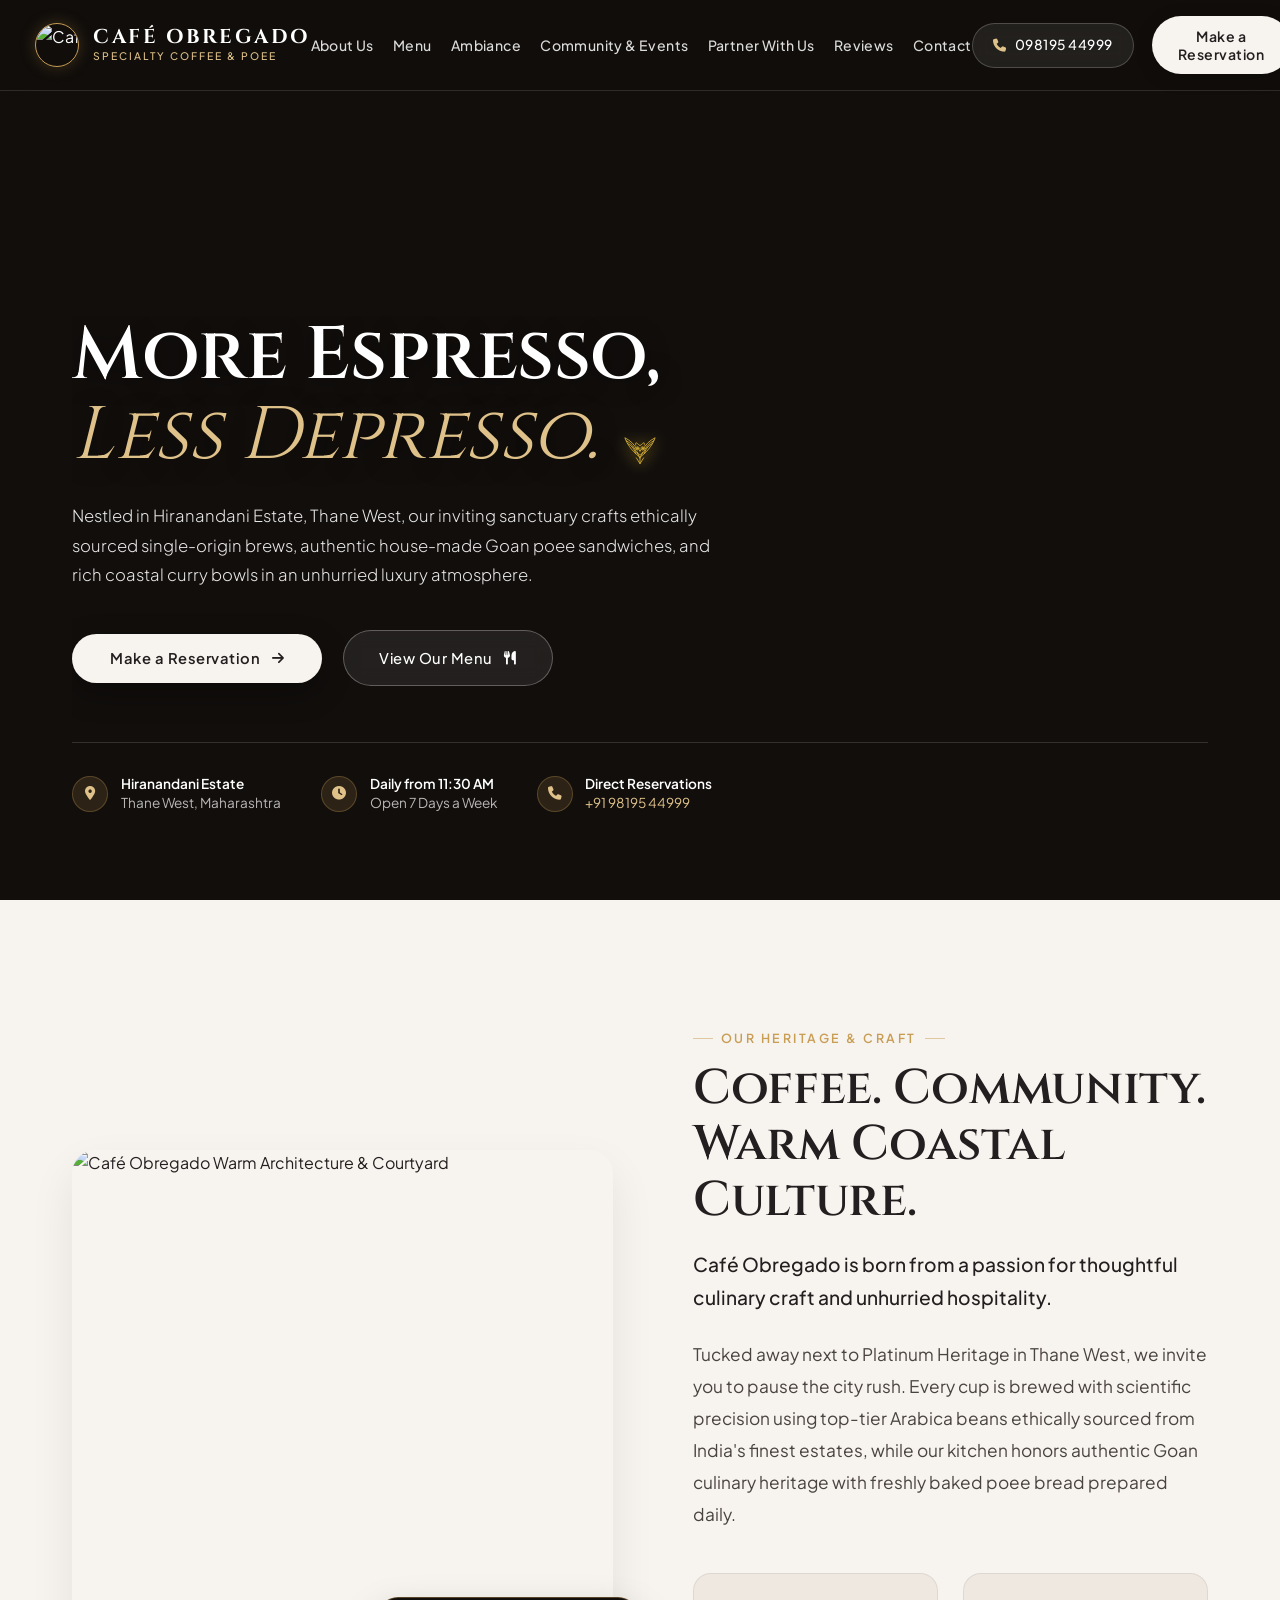
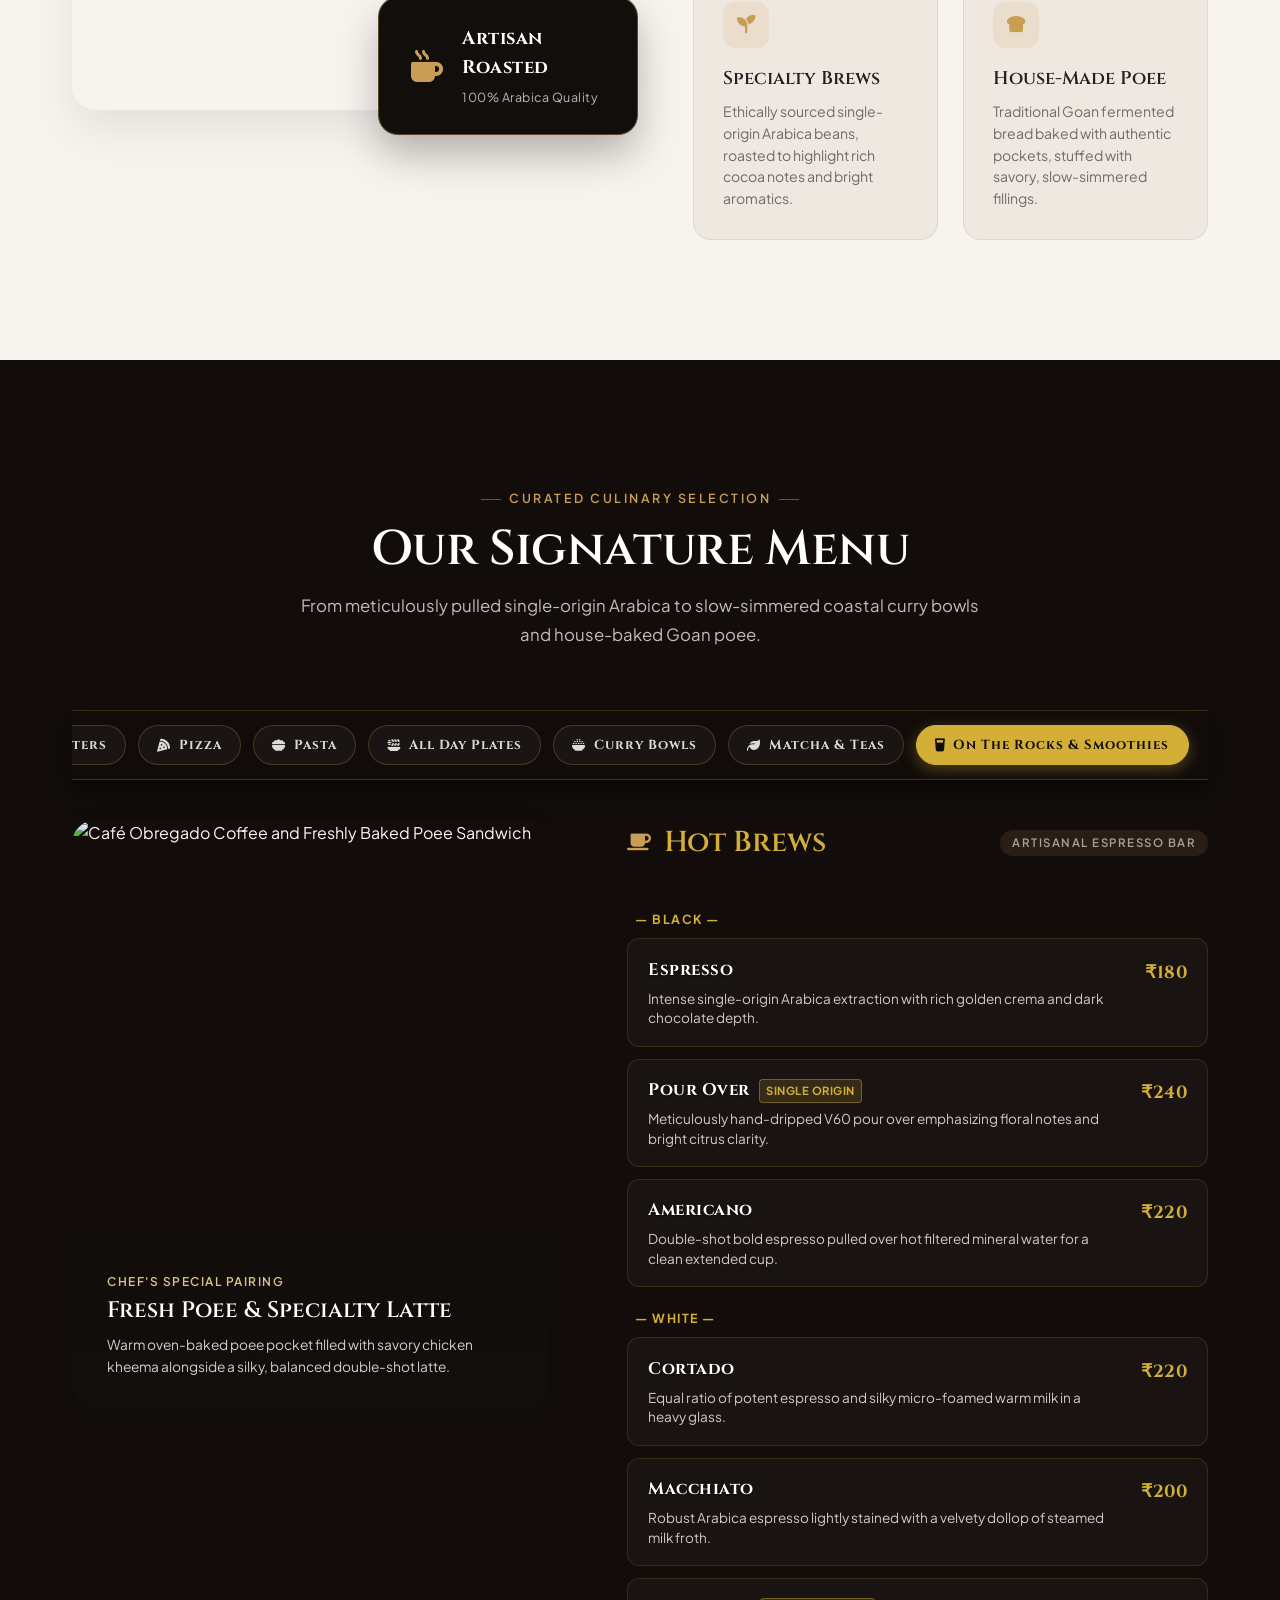
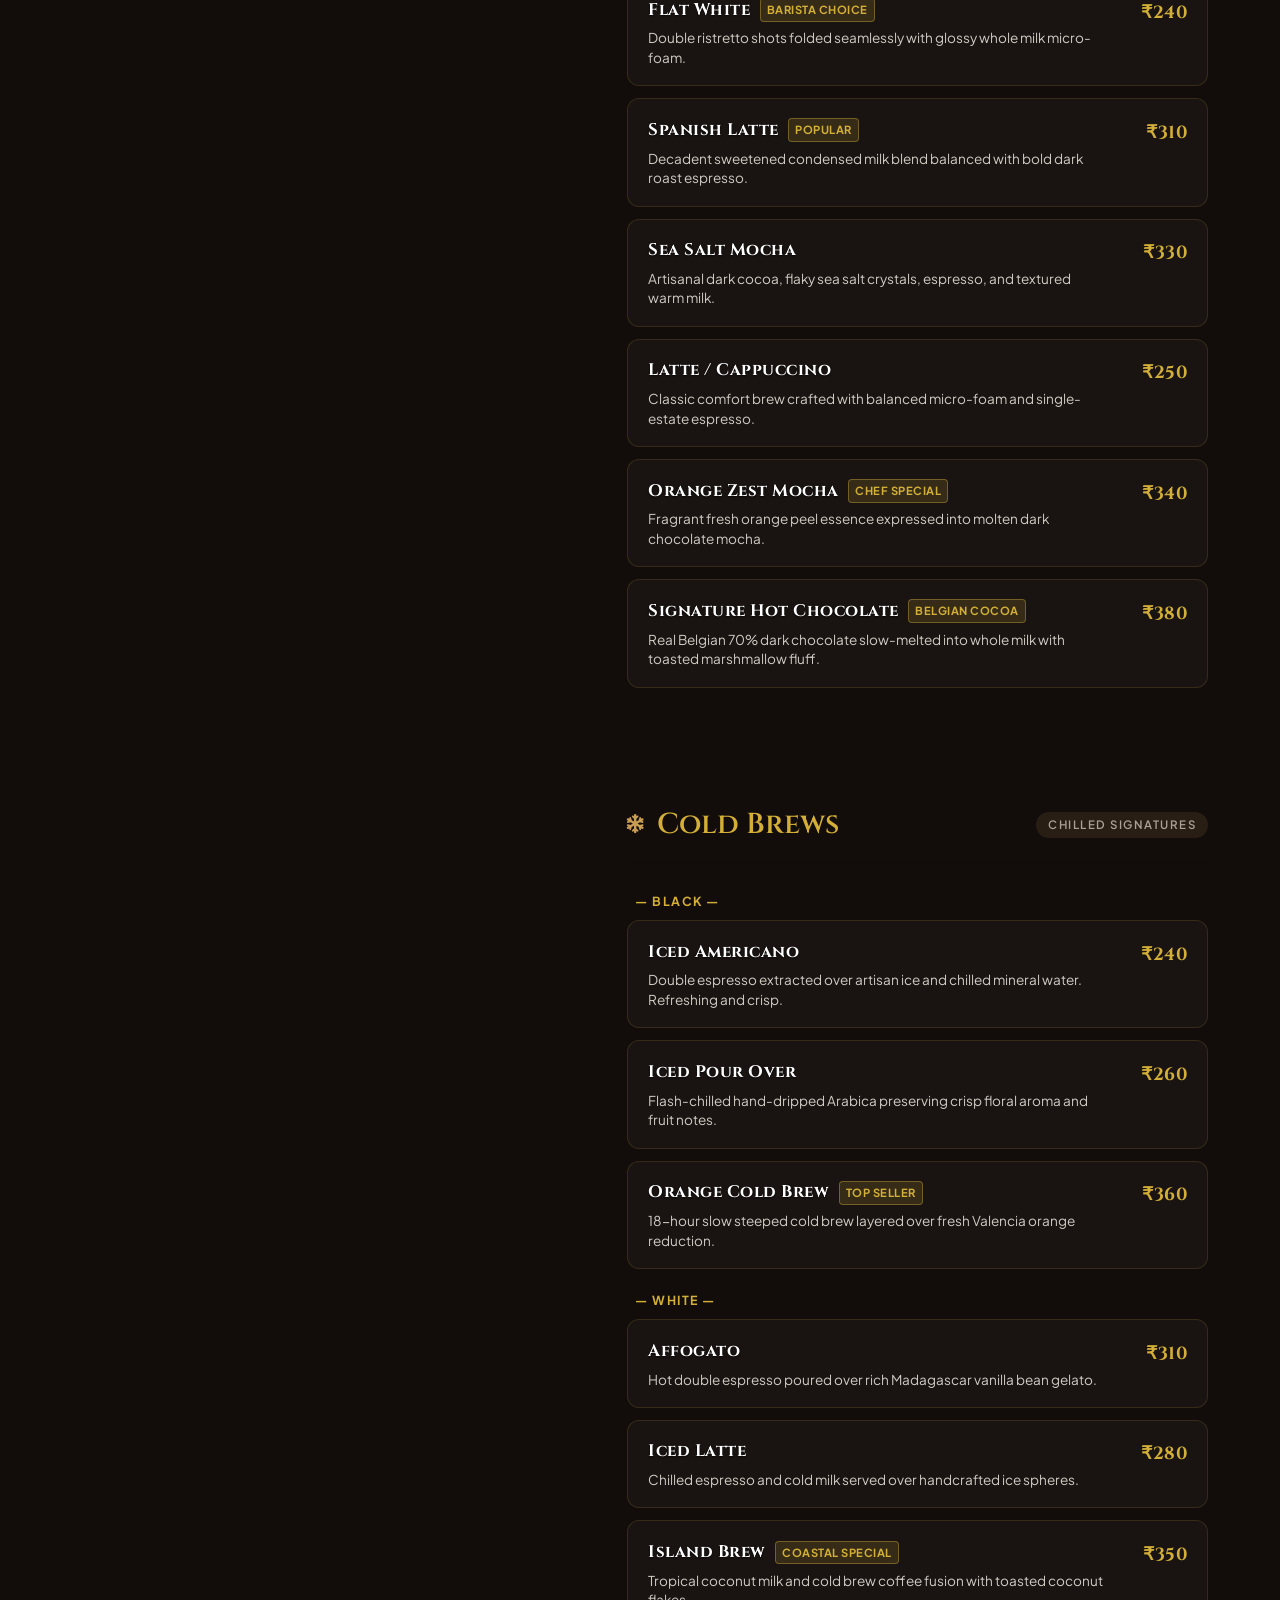
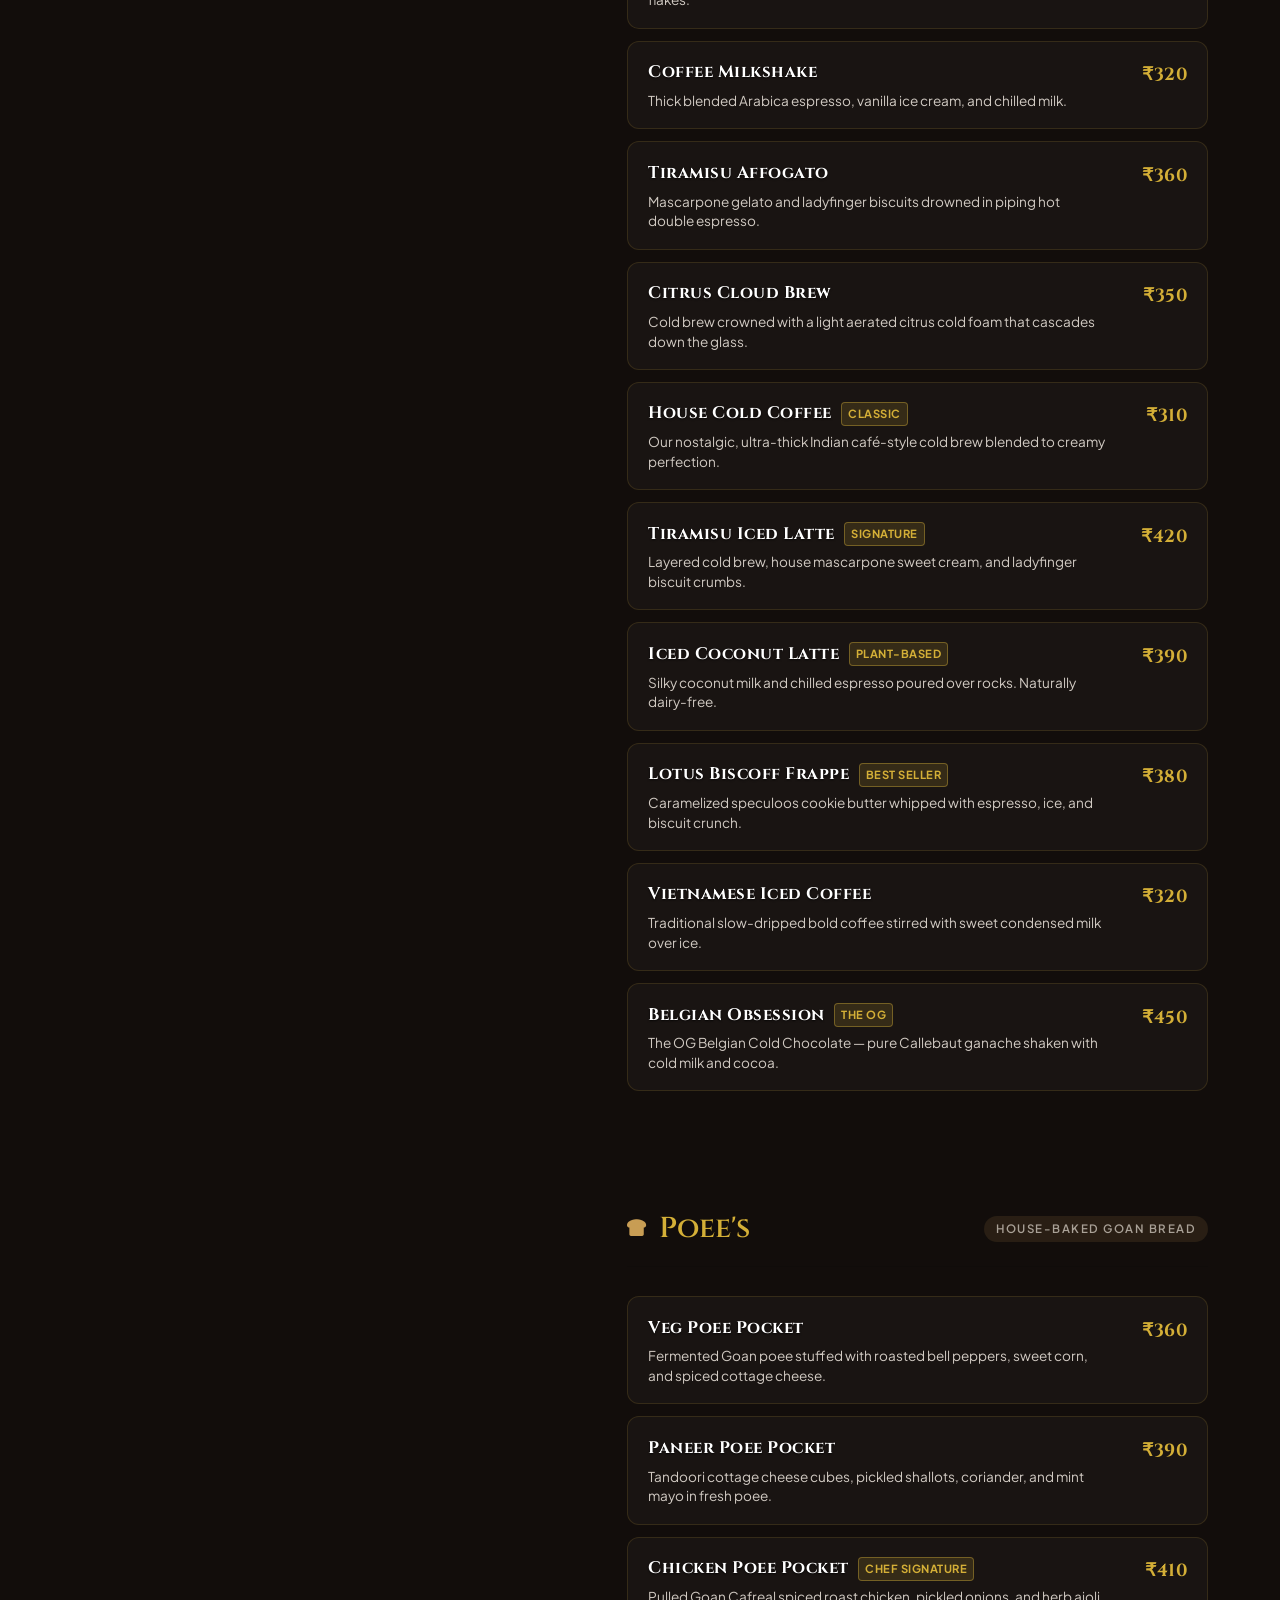
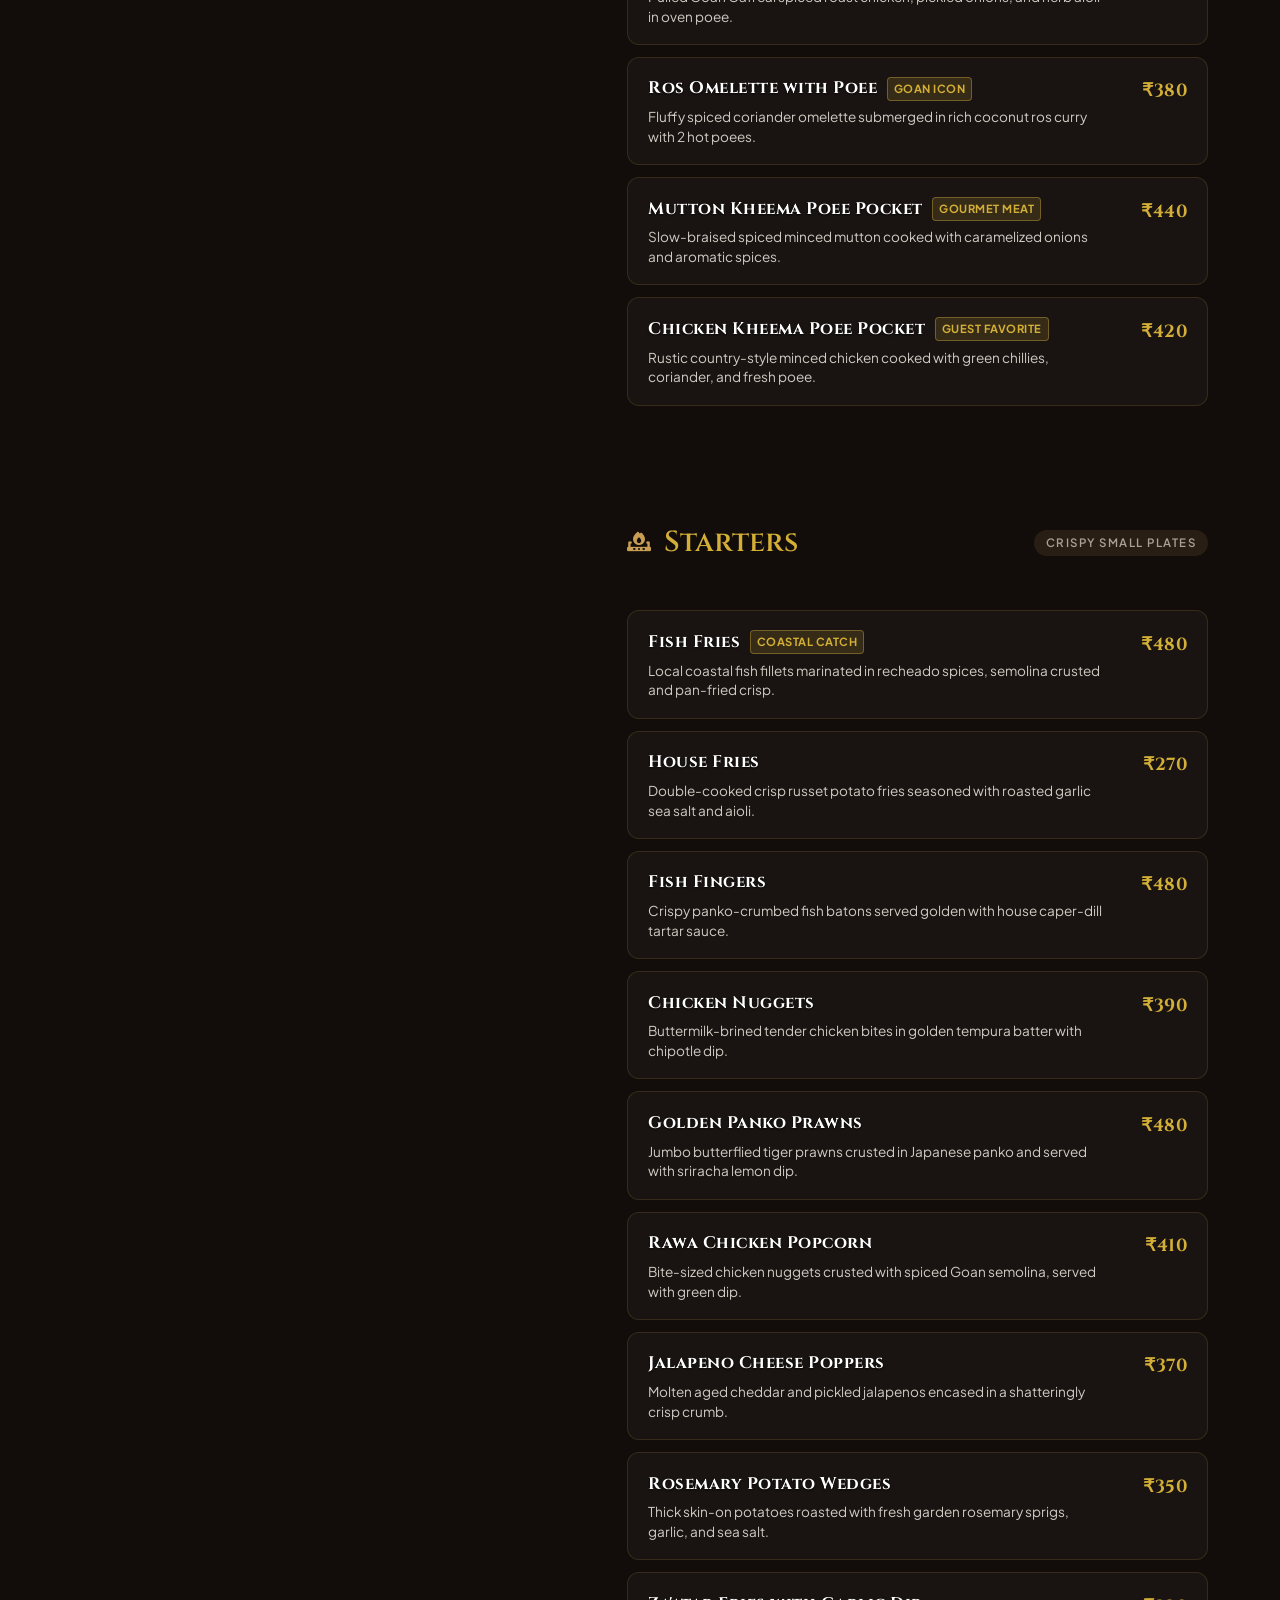
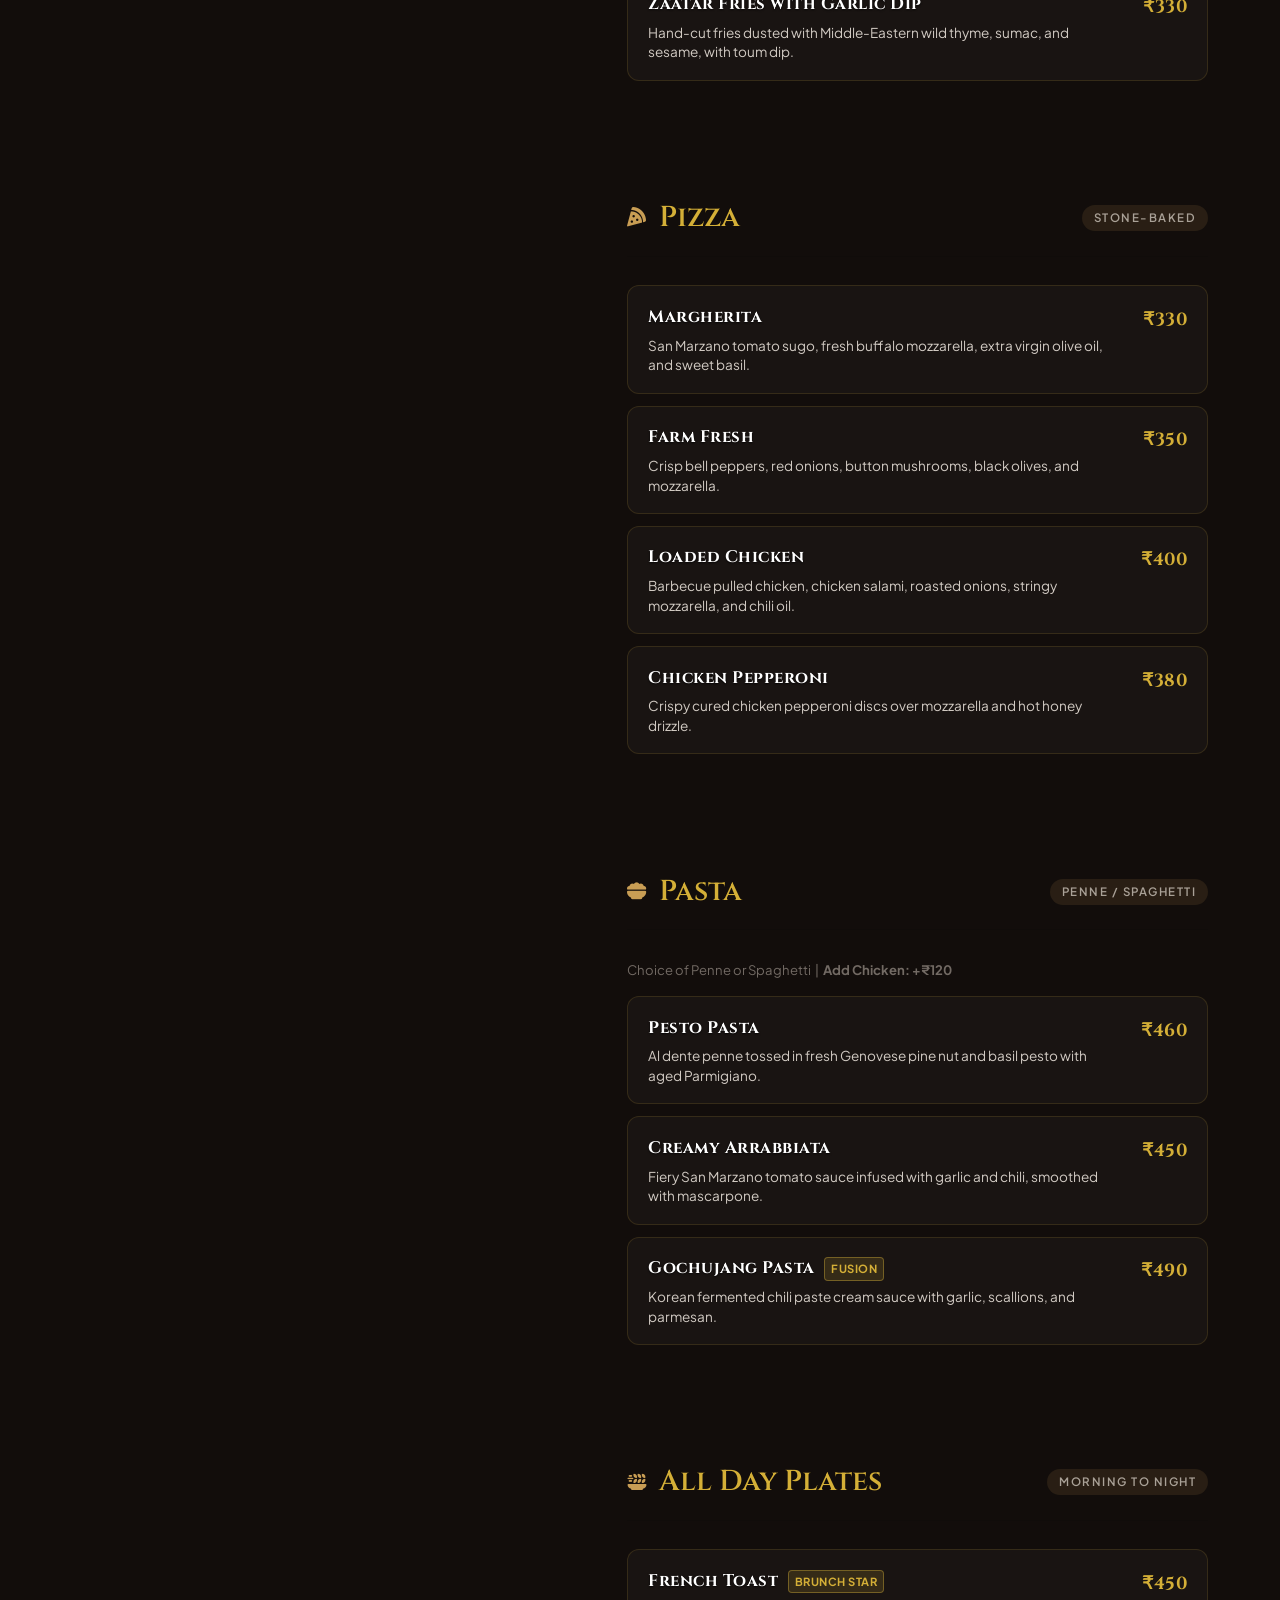
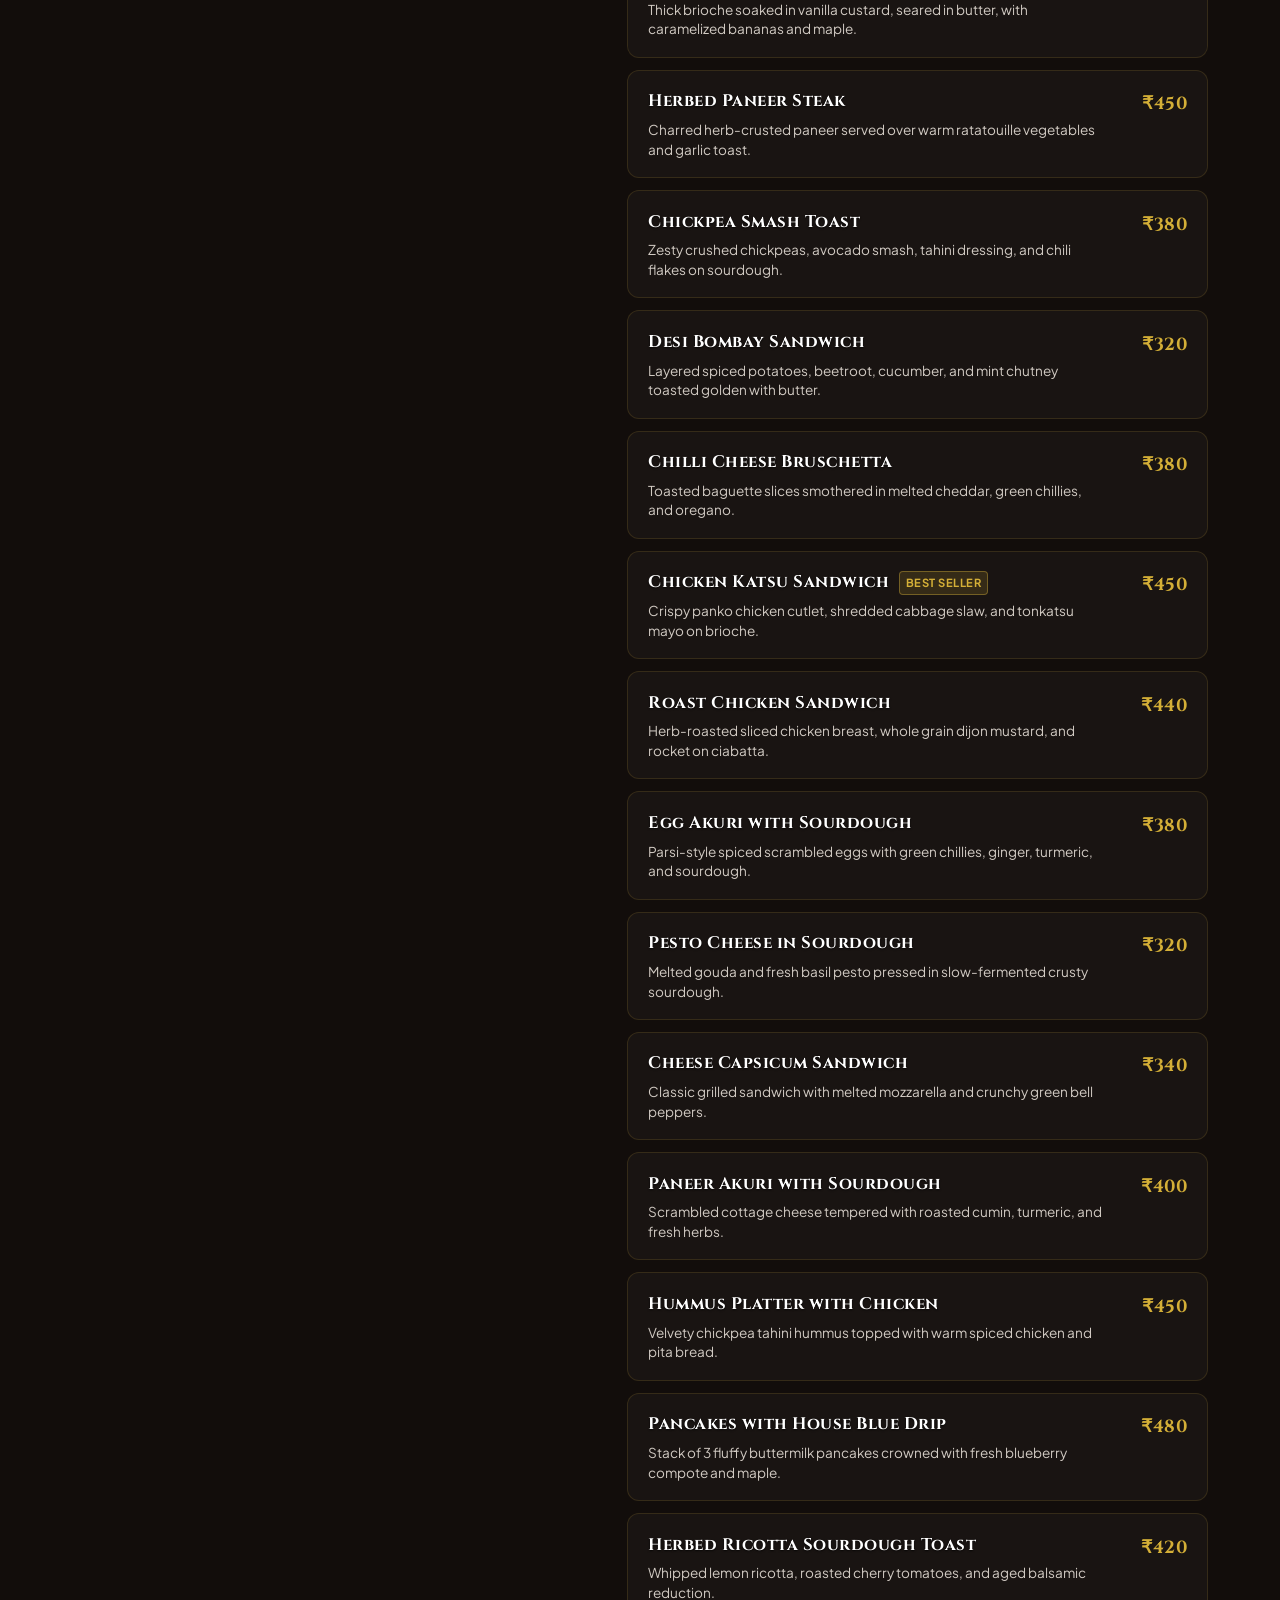
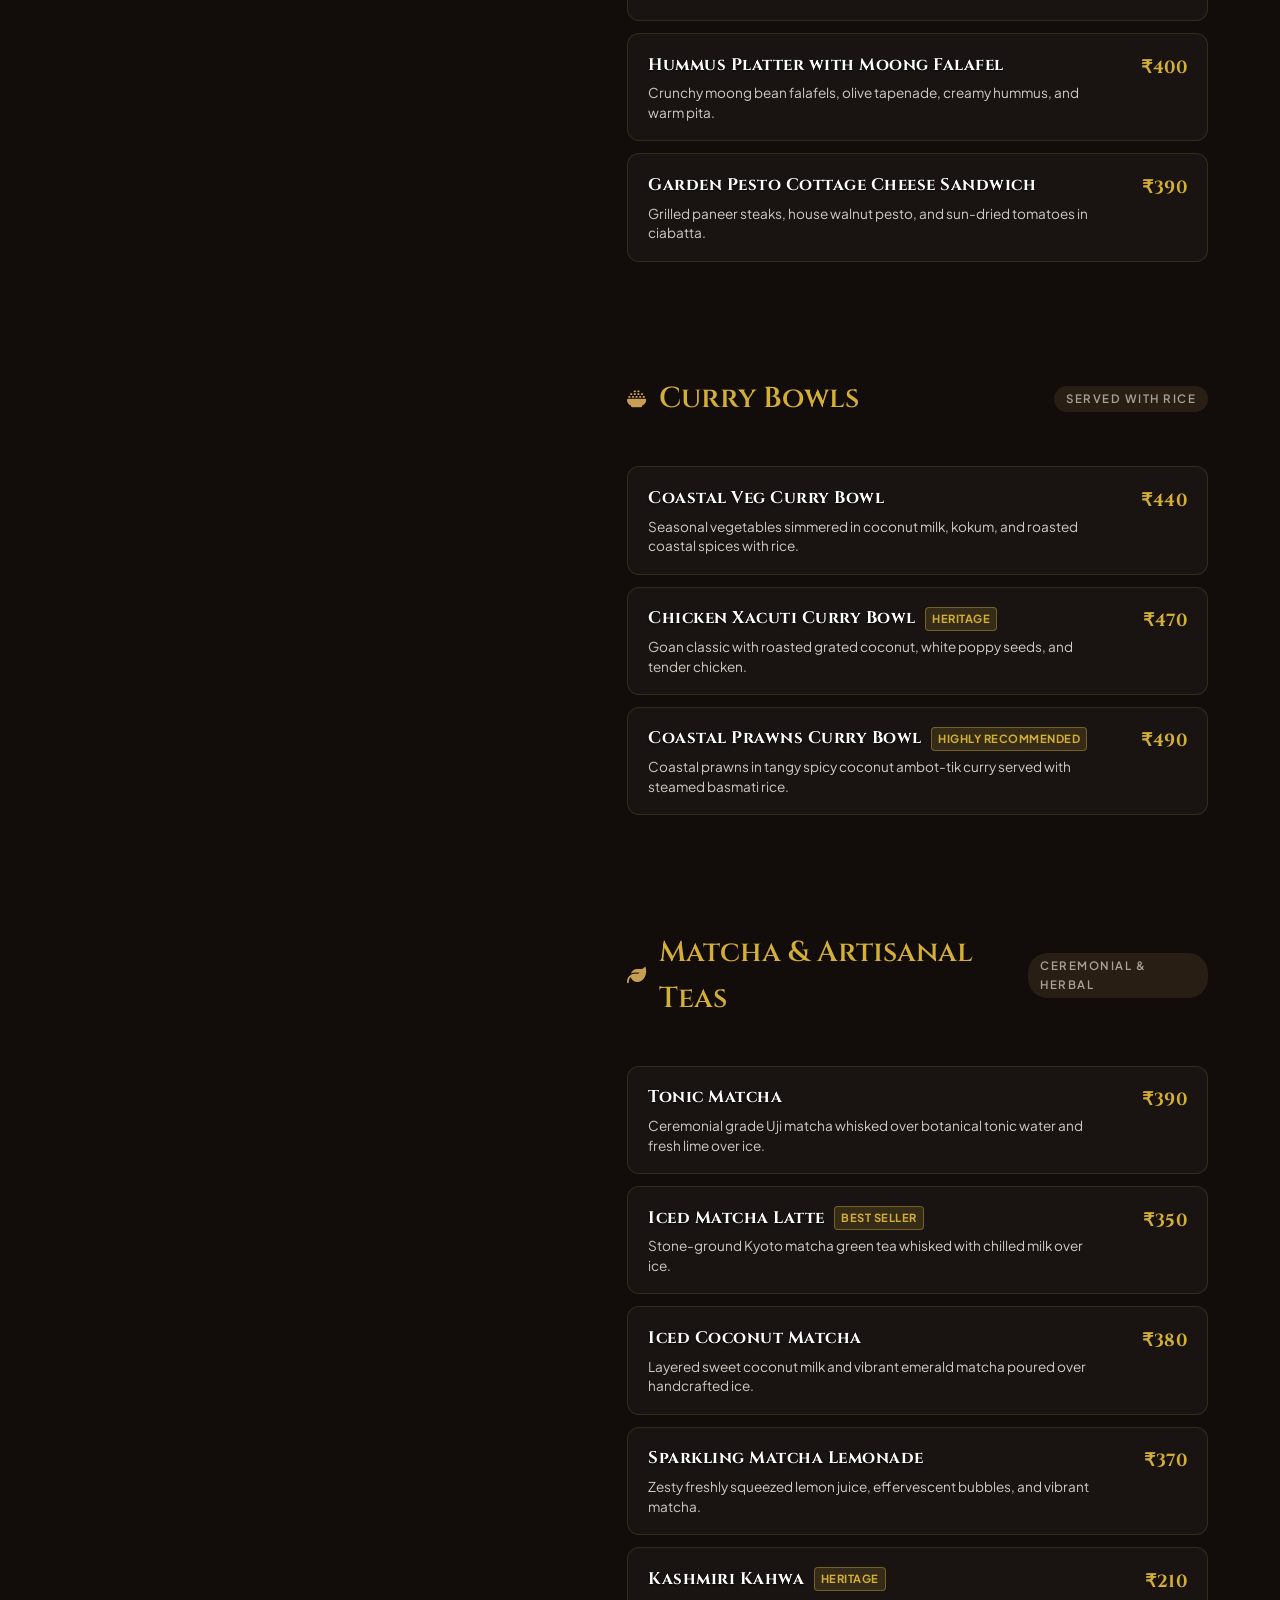
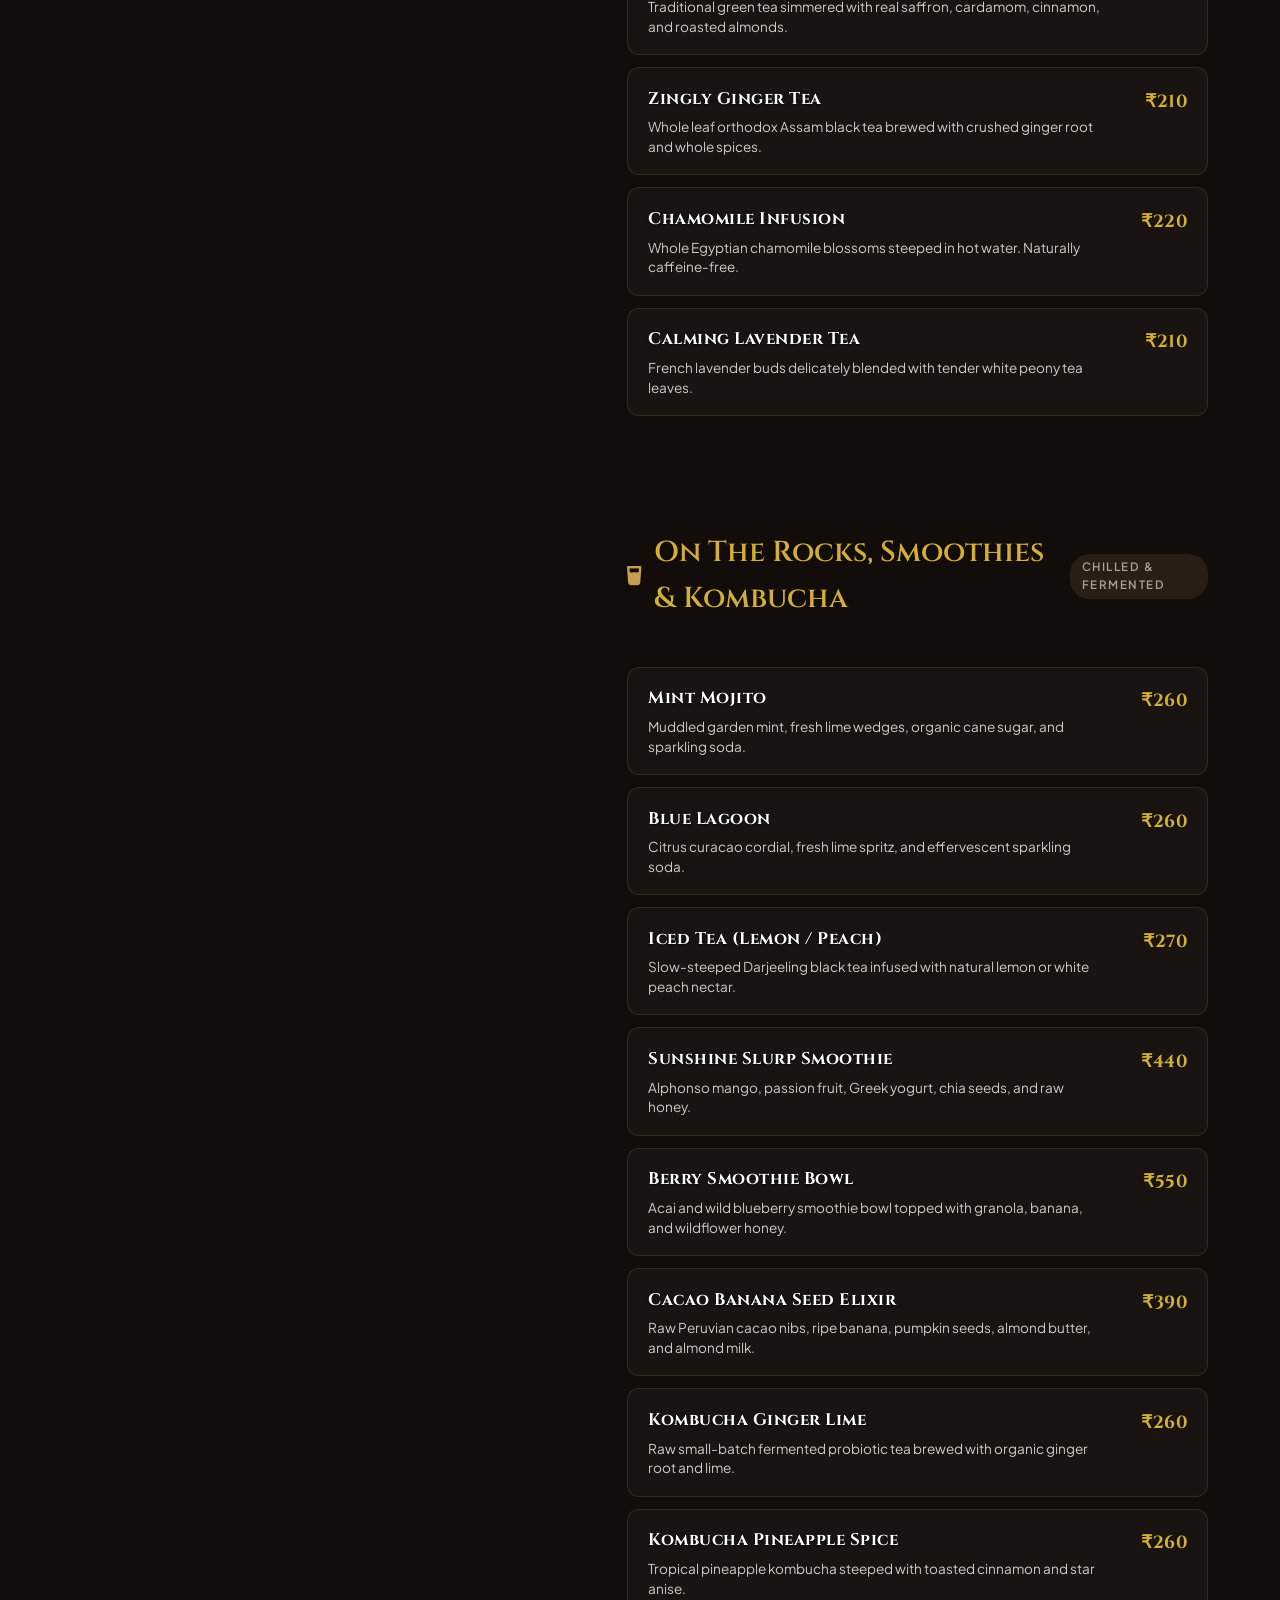
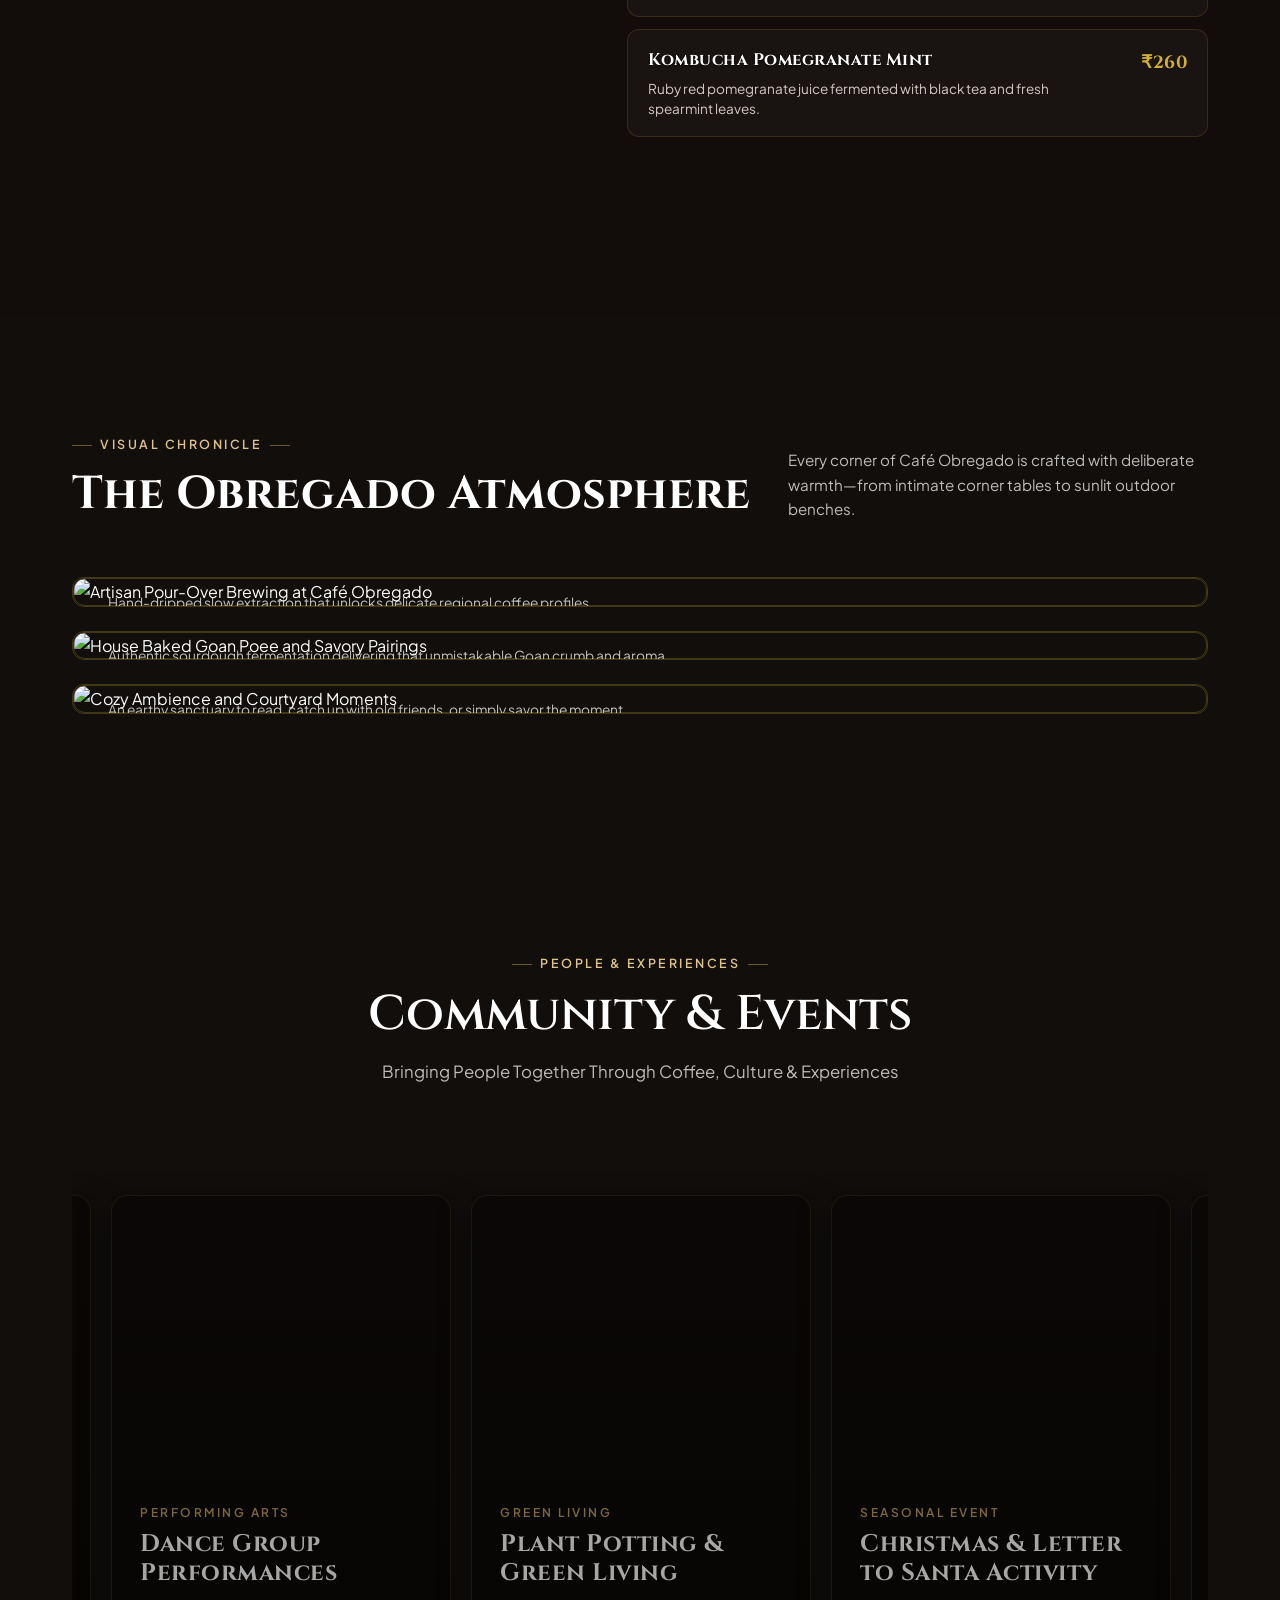
==== commit 4500a8eb: "Add backup before fix and verification frame artifacts" ====
--- a/backup_before_fix/index.html
+++ b/backup_before_fix/index.html
@@ -1,4 +1,4 @@
-﻿<!DOCTYPE html>
+<!DOCTYPE html>
 <html lang="en">
 
 <head>
@@ -15,7 +15,7 @@
     <link rel="preconnect" href="https://fonts.googleapis.com">
     <link rel="preconnect" href="https://fonts.gstatic.com" crossorigin>
     <link href="https://fonts.googleapis.com/css2?family=Cinzel:ital,wght@0,400;0,500;0,600;0,700;0,800;1,400&family=Plus+Jakarta+Sans:ital,wght@0,300;0,400;0,500;0,600;0,700;1,400&display=swap" rel="stylesheet">
-    <link rel="stylesheet" href="style.css">
+    <link rel="stylesheet" href="style.css?v=20261112">
 
     <style>
         /* ==========================================================================
@@ -3220,10 +3220,10 @@
             display: block;
         }
     </style>
-<link rel="stylesheet" href="style.css">
+<link rel="stylesheet" href="style.css?v=20261112">
 </head>
 
-<body>
+<body class="is-loading">
 
     <!-- ==========================================================================
          1. PRELOADER WITH DIRECT-SYNC FLYING OWL
@@ -5329,38 +5329,9 @@
         document.addEventListener('DOMContentLoaded', () => {
 
             /* ----------------------------------------------------------------------
-               1. PRELOADER ENGINE (DIRECT 0% TO 100% SYNCED FLYING OWL)
+               1. PRELOADER ENGINE
+               Handled centrally in script.js (Single Source of Truth)
                ---------------------------------------------------------------------- */
-            let currentPercent = 0;
-            const percentDisplay = document.getElementById('loaderPercent');
-            const progressFill = document.getElementById('loaderBar');
-            const flyingOwl = document.getElementById('flyingOwl');
-            const preloaderElem = document.getElementById('preloader');
-
-            // Handled by script.js initLuxuryPreloader
-            const loaderTimer_disabled = setInterval(() => {
-                currentPercent += 1;
-
-                // Sync numerical counter and progress bar width
-                if (percentDisplay) percentDisplay.textContent = currentPercent;
-                if (progressFill) progressFill.style.width = currentPercent + '%';
-
-                // Physical translation across track strictly matching 0% -> 100%
-                if (flyingOwl) {
-                    flyingOwl.style.left = currentPercent + '%';
-
-                    // Sine-wave active flying/flapping motion
-                    const verticalSine = Math.sin(currentPercent * 0.18) * 9;
-                    flyingOwl.style.transform = `translateX(-50%) translateY(${verticalSine}px)`;
-                }
-
-                if (currentPercent >= 100) {
-                    clearInterval(loaderTimer);
-                    setTimeout(() => {
-                        preloaderElem.classList.add('loaded');
-                    }, 320);
-                }
-            }, 25);
 
             /* ----------------------------------------------------------------------
                2. NAVBAR SCROLL EFFECT
@@ -5814,7 +5785,7 @@
     </div>
 
     <!-- Script.js Engine: Complete Menu Interaction Controller -->
-    <script src="script.js"></script>
+    <script src="script.js?v=20261112"></script>
 
     <div id="custom-owl-cursor">
       <svg viewBox="0 0 500 500" width="36" height="36" xmlns="http://www.w3.org/2000/svg">
--- a/backup_before_fix/style.css
+++ b/backup_before_fix/style.css
@@ -48,7 +48,7 @@
   width: 100vw;
   height: 100vh;
   background: #120d0b !important;
-  z-index: 99999;
+  z-index: 99999 !important;
   display: flex;
   flex-direction: column;
   align-items: center;
@@ -62,7 +62,7 @@
   opacity: 0 !important;
   visibility: hidden !important;
   pointer-events: none !important;
-  transition: opacity 0.5s ease, visibility 0.5s ease;
+  transition: opacity 0.5s ease, visibility 0.5s ease !important;
 }
 
 .preloader-inner {
@@ -101,15 +101,17 @@
 .flying-owl {
   position: absolute;
   top: 0;
-  left: 0%;
+  left: 0;
   width: 58px;
   height: 58px;
   border-radius: 50%;
   object-fit: cover;
   border: 2px solid #D4AF37;
   box-shadow: 0 0 25px rgba(212, 175, 55, 0.4), 0 8px 20px rgba(0, 0, 0, 0.6);
-  transform: translateZ(0) translateX(-50%);
-  will-change: left, transform;
+  will-change: transform;
+  backface-visibility: hidden;
+  transform: translate3d(0, 0, 0);
+  transition: transform 0.08s linear;
   z-index: 2;
   background-color: #120d0b;
 }
@@ -125,12 +127,14 @@
 }
 
 .loader-bar-fill {
-  width: 0%;
+  width: 100% !important;
   height: 100%;
   background: #D4AF37 !important;
   border-radius: 3px;
   box-shadow: 0 0 14px rgba(212, 175, 55, 0.5);
-  transition: width 0.05s linear;
+  transform-origin: left !important;
+  transform: scaleX(0);
+  transition: transform 0.08s linear;
 }
 
 .loader-counter {
@@ -159,7 +163,7 @@
   left: 0;
   width: 36px;
   height: 36px;
-  z-index: 999999;
+  z-index: 9999 !important;
   will-change: transform;
   filter: drop-shadow(0px 2px 8px rgba(212, 175, 55, 0.8));
 }
@@ -168,6 +172,12 @@
   width: 100%;
   height: 100%;
   display: block;
+}
+
+@media (hover: none) or (pointer: coarse) {
+  #custom-owl-cursor {
+    display: none !important;
+  }
 }
 
 /* ==========================================================================
@@ -208,6 +218,8 @@
   background: transparent !important;
   scroll-margin-top: 135px;
   margin-bottom: 2.8rem;
+  opacity: 1 !important;
+  visibility: visible !important;
 }
 
 .menu-cat-header .menu-cat-title {
@@ -224,11 +236,13 @@
   border-radius: 12px !important;
   padding: 1.1rem 1.25rem !important;
   margin-bottom: 0.75rem !important;
-  transition: all 0.25s ease;
+  transition: transform 0.25s ease, border-color 0.25s ease, background-color 0.25s ease;
   display: flex;
   align-items: flex-start;
   justify-content: space-between;
   gap: 1.25rem;
+  opacity: 1 !important;
+  visibility: visible !important;
 }
 
 .menu-item-card:hover, .menu-item:hover, .menu-item-row-clean:hover {
@@ -416,51 +430,48 @@
 /* ==========================================================================
    6. COMMUNITY & EVENTS MARQUEE (#community-events)
    ========================================================================== */
-@keyframes smoothMarquee {
-  0% { transform: translateX(0); }
-  100% { transform: translateX(-50%); }
-}
-
-@keyframes marquee-scroll {
-  0% { transform: translateX(0); }
-  100% { transform: translateX(-50%); }
+.events-marquee-outer {
+  width: 100vw;
+  max-width: 100%;
+  overflow-x: auto !important;
+  scroll-behavior: smooth;
+  -webkit-overflow-scrolling: touch;
+  scrollbar-width: none;
+  -ms-overflow-style: none;
+  box-sizing: border-box;
+}
+
+.events-marquee-outer::-webkit-scrollbar {
+  display: none;
 }
 
 .events-marquee-track {
-  animation: marquee-scroll 14s linear infinite !important;
-  will-change: transform;
-  transform: translate3d(0,0,0);
-  display: flex;
-  gap: 1.25rem;
-  width: max-content;
+  display: flex !important;
+  gap: 1.25rem !important;
+  width: max-content !important;
   touch-action: pan-x;
   -webkit-overflow-scrolling: touch;
 }
 
-.events-marquee-track:hover,
-.events-marquee-track:active {
-  animation-play-state: paused !important;
-}
-
 .events-nav-btn, .events-nav-prev, .events-nav-next {
-  width: 44px;
-  height: 44px;
-  border-radius: 50%;
-  background: rgba(212, 175, 55, 0.15);
-  border: 1.5px solid #D4AF37;
-  color: #D4AF37;
-  display: flex;
-  align-items: center;
-  justify-content: center;
-  cursor: pointer;
-  transition: all 0.25s ease;
-  z-index: 10;
+  width: 44px !important;
+  height: 44px !important;
+  border-radius: 50% !important;
+  background: rgba(212, 175, 55, 0.15) !important;
+  border: 1.5px solid #D4AF37 !important;
+  color: #D4AF37 !important;
+  display: flex !important;
+  align-items: center !important;
+  justify-content: center !important;
+  cursor: pointer !important;
+  transition: all 0.25s ease !important;
+  z-index: 10 !important;
 }
 
 .events-nav-btn:hover, .events-nav-prev:hover, .events-nav-next:hover {
-  background: #D4AF37;
-  color: #120d0b;
-  transform: scale(1.08);
+  background: #D4AF37 !important;
+  color: #120d0b !important;
+  transform: scale(1.08) !important;
 }
 
 /* ==========================================================================
@@ -552,15 +563,21 @@
 }
 
 .reviews-carousel {
-  overflow-x: auto;
+  overflow-x: auto !important;
   scroll-behavior: smooth;
-  display: flex;
-  gap: 1.25rem;
+  display: flex !important;
+  gap: 1.25rem !important;
   -webkit-overflow-scrolling: touch;
-  padding: 1rem 0;
+  padding: 1rem 0 !important;
   width: 100vw;
   max-width: 100%;
   box-sizing: border-box;
+  scrollbar-width: none;
+  -ms-overflow-style: none;
+}
+
+.reviews-carousel::-webkit-scrollbar {
+  display: none;
 }
 
 .reviews-track, .reviews-marquee-track {
--- a/backup_before_fix/style.css
+++ b/backup_before_fix/style.css
@@ -48,7 +48,7 @@
   width: 100vw;
   height: 100vh;
   background: #120d0b !important;
-  z-index: 99999;
+  z-index: 99999 !important;
   display: flex;
   flex-direction: column;
   align-items: center;
@@ -62,7 +62,7 @@
   opacity: 0 !important;
   visibility: hidden !important;
   pointer-events: none !important;
-  transition: opacity 0.5s ease, visibility 0.5s ease;
+  transition: opacity 0.5s ease, visibility 0.5s ease !important;
 }
 
 .preloader-inner {
@@ -101,15 +101,17 @@
 .flying-owl {
   position: absolute;
   top: 0;
-  left: 0%;
+  left: 0;
   width: 58px;
   height: 58px;
   border-radius: 50%;
   object-fit: cover;
   border: 2px solid #D4AF37;
   box-shadow: 0 0 25px rgba(212, 175, 55, 0.4), 0 8px 20px rgba(0, 0, 0, 0.6);
-  transform: translateZ(0) translateX(-50%);
-  will-change: left, transform;
+  will-change: transform;
+  backface-visibility: hidden;
+  transform: translate3d(0, 0, 0);
+  transition: transform 0.08s linear;
   z-index: 2;
   background-color: #120d0b;
 }
@@ -125,12 +127,14 @@
 }
 
 .loader-bar-fill {
-  width: 0%;
+  width: 100% !important;
   height: 100%;
   background: #D4AF37 !important;
   border-radius: 3px;
   box-shadow: 0 0 14px rgba(212, 175, 55, 0.5);
-  transition: width 0.05s linear;
+  transform-origin: left !important;
+  transform: scaleX(0);
+  transition: transform 0.08s linear;
 }
 
 .loader-counter {
@@ -159,7 +163,7 @@
   left: 0;
   width: 36px;
   height: 36px;
-  z-index: 999999;
+  z-index: 9999 !important;
   will-change: transform;
   filter: drop-shadow(0px 2px 8px rgba(212, 175, 55, 0.8));
 }
@@ -168,6 +172,12 @@
   width: 100%;
   height: 100%;
   display: block;
+}
+
+@media (hover: none) or (pointer: coarse) {
+  #custom-owl-cursor {
+    display: none !important;
+  }
 }
 
 /* ==========================================================================
@@ -208,6 +218,8 @@
   background: transparent !important;
   scroll-margin-top: 135px;
   margin-bottom: 2.8rem;
+  opacity: 1 !important;
+  visibility: visible !important;
 }
 
 .menu-cat-header .menu-cat-title {
@@ -224,11 +236,13 @@
   border-radius: 12px !important;
   padding: 1.1rem 1.25rem !important;
   margin-bottom: 0.75rem !important;
-  transition: all 0.25s ease;
+  transition: transform 0.25s ease, border-color 0.25s ease, background-color 0.25s ease;
   display: flex;
   align-items: flex-start;
   justify-content: space-between;
   gap: 1.25rem;
+  opacity: 1 !important;
+  visibility: visible !important;
 }
 
 .menu-item-card:hover, .menu-item:hover, .menu-item-row-clean:hover {
@@ -416,51 +430,48 @@
 /* ==========================================================================
    6. COMMUNITY & EVENTS MARQUEE (#community-events)
    ========================================================================== */
-@keyframes smoothMarquee {
-  0% { transform: translateX(0); }
-  100% { transform: translateX(-50%); }
-}
-
-@keyframes marquee-scroll {
-  0% { transform: translateX(0); }
-  100% { transform: translateX(-50%); }
+.events-marquee-outer {
+  width: 100vw;
+  max-width: 100%;
+  overflow-x: auto !important;
+  scroll-behavior: smooth;
+  -webkit-overflow-scrolling: touch;
+  scrollbar-width: none;
+  -ms-overflow-style: none;
+  box-sizing: border-box;
+}
+
+.events-marquee-outer::-webkit-scrollbar {
+  display: none;
 }
 
 .events-marquee-track {
-  animation: marquee-scroll 14s linear infinite !important;
-  will-change: transform;
-  transform: translate3d(0,0,0);
-  display: flex;
-  gap: 1.25rem;
-  width: max-content;
+  display: flex !important;
+  gap: 1.25rem !important;
+  width: max-content !important;
   touch-action: pan-x;
   -webkit-overflow-scrolling: touch;
 }
 
-.events-marquee-track:hover,
-.events-marquee-track:active {
-  animation-play-state: paused !important;
-}
-
 .events-nav-btn, .events-nav-prev, .events-nav-next {
-  width: 44px;
-  height: 44px;
-  border-radius: 50%;
-  background: rgba(212, 175, 55, 0.15);
-  border: 1.5px solid #D4AF37;
-  color: #D4AF37;
-  display: flex;
-  align-items: center;
-  justify-content: center;
-  cursor: pointer;
-  transition: all 0.25s ease;
-  z-index: 10;
+  width: 44px !important;
+  height: 44px !important;
+  border-radius: 50% !important;
+  background: rgba(212, 175, 55, 0.15) !important;
+  border: 1.5px solid #D4AF37 !important;
+  color: #D4AF37 !important;
+  display: flex !important;
+  align-items: center !important;
+  justify-content: center !important;
+  cursor: pointer !important;
+  transition: all 0.25s ease !important;
+  z-index: 10 !important;
 }
 
 .events-nav-btn:hover, .events-nav-prev:hover, .events-nav-next:hover {
-  background: #D4AF37;
-  color: #120d0b;
-  transform: scale(1.08);
+  background: #D4AF37 !important;
+  color: #120d0b !important;
+  transform: scale(1.08) !important;
 }
 
 /* ==========================================================================
@@ -552,15 +563,21 @@
 }
 
 .reviews-carousel {
-  overflow-x: auto;
+  overflow-x: auto !important;
   scroll-behavior: smooth;
-  display: flex;
-  gap: 1.25rem;
+  display: flex !important;
+  gap: 1.25rem !important;
   -webkit-overflow-scrolling: touch;
-  padding: 1rem 0;
+  padding: 1rem 0 !important;
   width: 100vw;
   max-width: 100%;
   box-sizing: border-box;
+  scrollbar-width: none;
+  -ms-overflow-style: none;
+}
+
+.reviews-carousel::-webkit-scrollbar {
+  display: none;
 }
 
 .reviews-track, .reviews-marquee-track {
